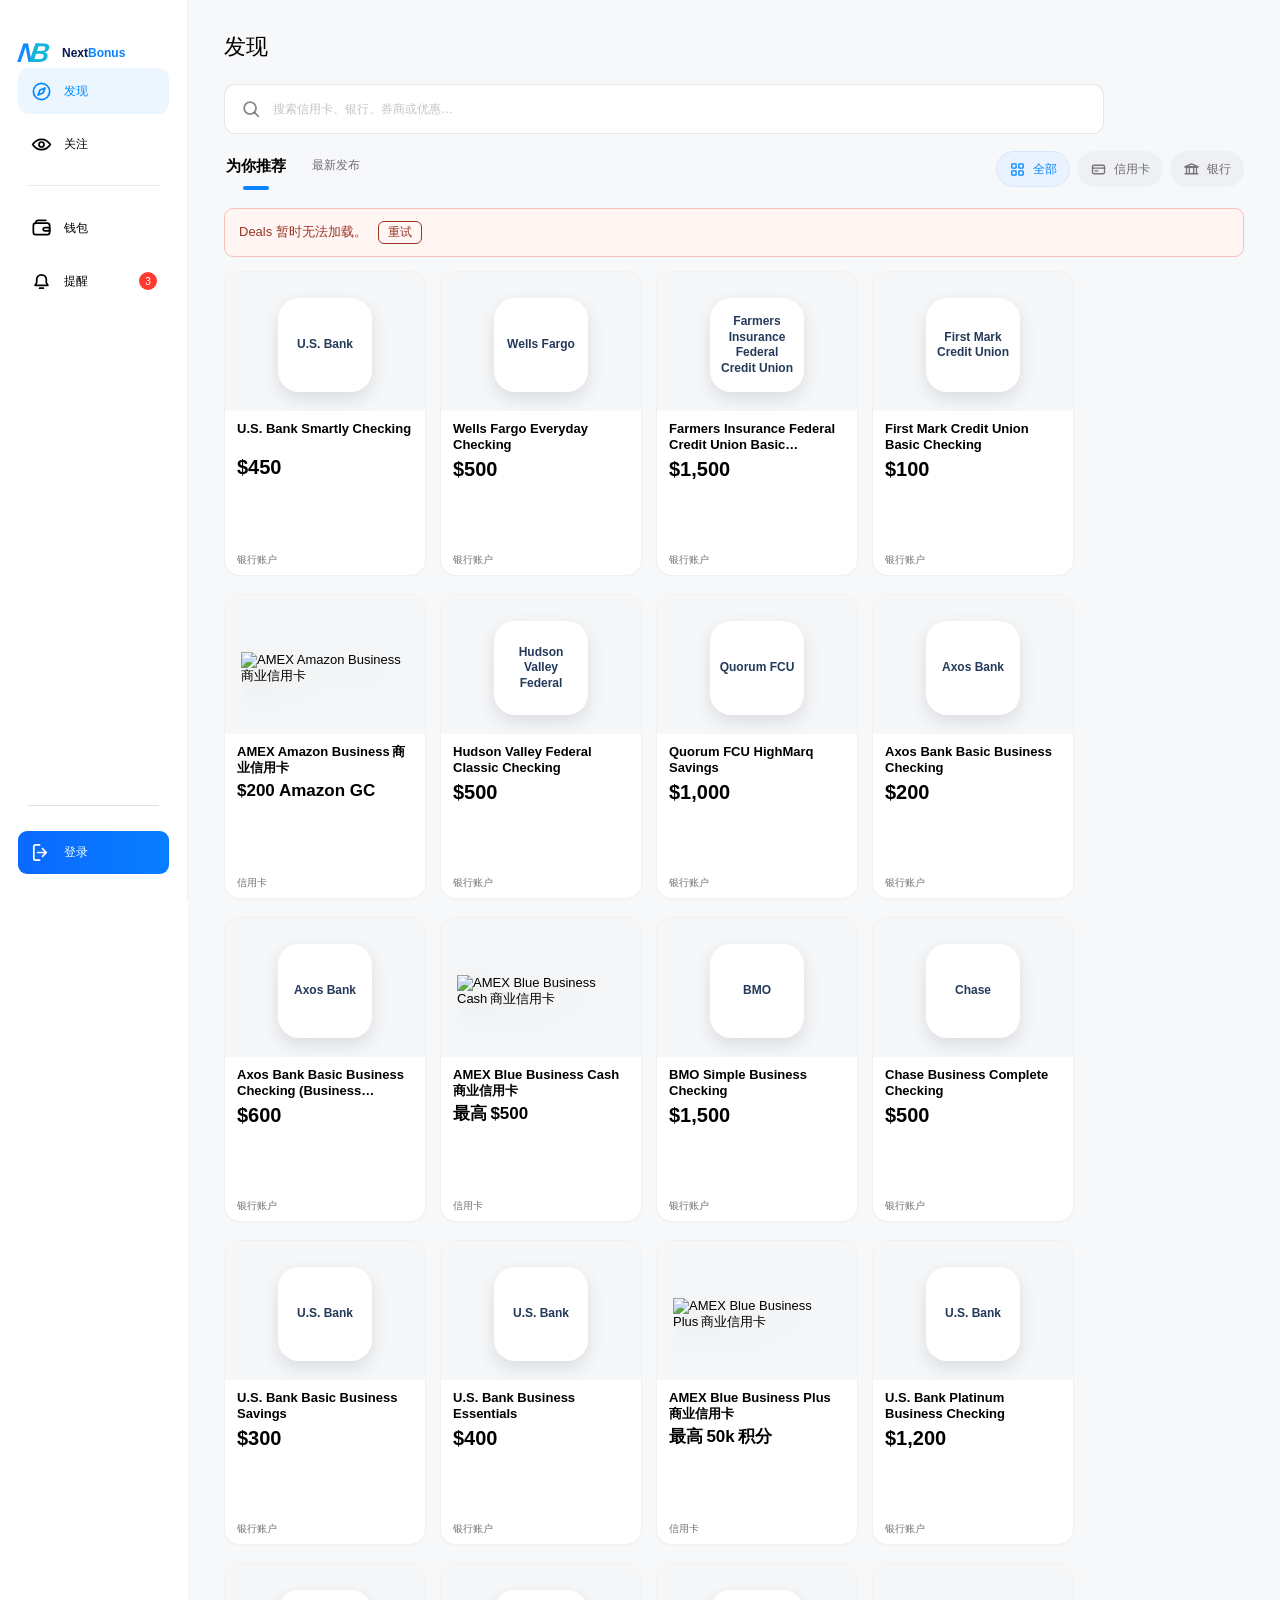
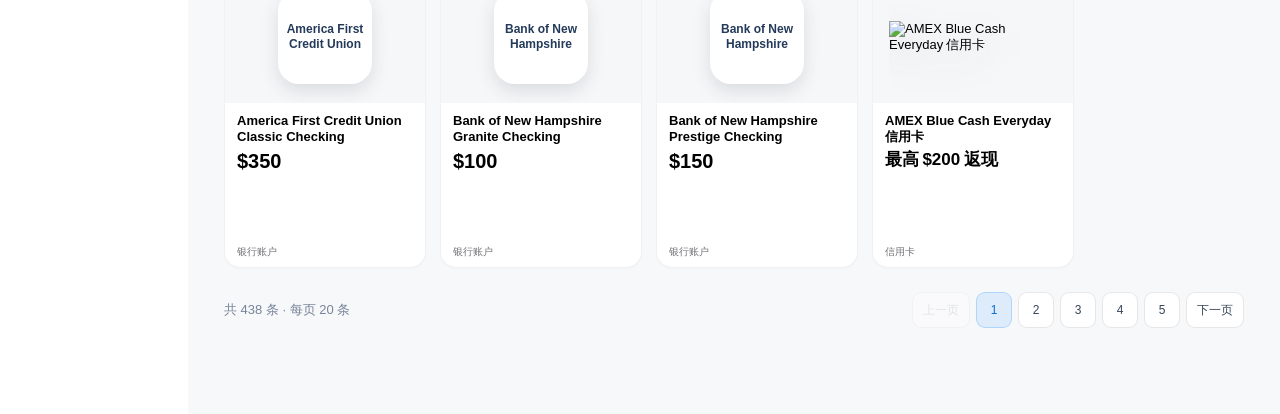
==== index.html @ 66539073 "Publish NextBonus preview" ====
<!doctype html>
<html lang="zh-CN">
<head>
  <meta charset="utf-8" />
  <meta name="viewport" content="width=device-width, initial-scale=1" />
  <meta name="description" content="NextBonus local interactive website" />
  <meta name="robots" content="noindex, nofollow" />
  <title>NextBonus</title>
  <link rel="stylesheet" href="styles.css?v=20260921-1" />
  <link rel="stylesheet" href="pages/offer-detail/usbank.css?v=20260921-1" />
  <link rel="stylesheet" href="offer-card.css?v=20261113-bank-fallback-1" />
  <link rel="stylesheet" href="pages/discover/page.css?v=20261113-xhs-toolbar-blue-1" />
  <link rel="stylesheet" href="pages/product-detail/page.css?v=20260922-6" />
  <link rel="stylesheet" href="pages/assessment/page.css?v=20260921-1" />
  <link rel="stylesheet" href="pages/application-result/page.css?v=20260921-1" />
  <link rel="stylesheet" href="pages/watchlist/page.css?v=20260921-2" />
  <link rel="stylesheet" href="pages/add-product/page.css?v=20260921-1" />
  <link rel="stylesheet" href="mobile-v1-fixes.css?v=20260915-1" />
  <link rel="stylesheet" href="pages/attention/page.css?v=20260922-2" />
  <link rel="stylesheet" href="pages/wallet/page.css?v=20260922-2" />
  <link rel="stylesheet" href="mobile-discover-attention-polish.css?v=20260922-4" />
  <link rel="stylesheet" href="ui/typography.css?v=20260923-1" />
  <link rel="stylesheet" href="ui/typography-balance.css?v=20260923-1" />
  <link rel="stylesheet" href="mobile-primary-page-focus.css?v=20260919-3" />
  <link rel="stylesheet" href="pages/offer-detail/page.css?v=20260923-3" />
  <link rel="stylesheet" href="pages/offer-detail/specialized.css?v=20260923-3" />
  <link rel="stylesheet" href="pages/offer-detail/remaining.css?v=20260921-1" />
  <link rel="stylesheet" href="pages/offer-detail/dynamic-bank.css?v=20261111-1" />
  <link rel="stylesheet" href="pages/offer-detail/wp-card.css?v=20261113-svg-interior-1" />
  <link rel="stylesheet" href="pages/offer-detail/moomoo.css?v=20260921-1" />
  <link rel="stylesheet" href="pages/offer-detail/deals.css?v=20261111-2" />
  <link rel="stylesheet" href="pages/product-detail/credit-card.css?v=20260921-1" />
  <link rel="stylesheet" href="ui/onboarding.css?v=20260921-1" />
  <link rel="stylesheet" href="ui/icon-button.css?v=20260922-1" />
</head>
<body>
  <div id="app"></div>
  <div id="toast-root" aria-live="polite" aria-atomic="true"></div>
  <script src="product-logo-registry.js"></script>
  <script src="features/bank-catalog/logo-registry.js?v=20261113-1"></script>
  <script src="offer-products.js"></script>
  <script src="offer-visuals.js?v=20260914-2"></script>
  <script src="offer-tags.js"></script>
  <script src="offer-data.js?v=20260919-1"></script>
  <script src="core/seed-data.js?v=20260922-2"></script>
  <script src="features/watchlist/state.js?v=20260918-1"></script>
  <script src="features/watchlist/policy.js?v=20260918-1"></script>
  <script src="features/watchlist/routing.js?v=20260918-1"></script>
  <script src="features/watchlist/deal-lifecycle.js?v=20260918-1"></script>
  <script src="credit-card-art.js?v=20260914-2"></script>
  <script src="offer-visual-source.js"></script>
  <script src="ui/icons.js?v=20260922-1"></script>
  <script src="ui/product-art.js?v=20260918-1"></script>
  <script src="ui/attention.js?v=20260918-1"></script>
  <script src="features/attention/history.js?v=20260918-1"></script>
  <script src="features/benefits/benefit-cycle.js?v=20260917-1"></script>
  <script src="features/benefits/attention.js?v=20260918-1"></script>
  <script src="features/benefits/cycle-state.js?v=20260919-1"></script>
  <script src="features/assessment/client.js?v=20260919-1"></script>
  <script src="reviewed-offer-history.js?v=20260915-1"></script>
  <script src="features/bonus-tracking/bonus-task-rules.js?v=20260917-1"></script>
  <script src="features/bonus-tracking/offer-choice.js?v=20260921-1"></script>
  <script src="features/bonus-tracking/bank-checklist.js?v=20261101-1"></script>
  <script src="features/bonus-tracking/bank-postopen-tasks.js?v=20261101-1"></script>
  <script src="features/bonus-tracking/bank-bonus-ledger.js?v=20261101-1"></script>
  <script src="features/bank-catalog/client.js?v=20261101-1"></script>
  <script src="features/bank-catalog/offers-client.js?v=20261112-zhcn-1"></script>
  <script src="features/discover/catalog-cache.js?v=20261112-1"></script>
  <script src="features/discover/static-catalog.js?v=20261113-1"></script>
  <script src="features/deals/config.js"></script>
  <script src="features/bank-catalog/display-client.js?v=20261113-static-1"></script>
  <script src="features/bank-catalog/discover-adapter.js?v=20261112-local-1"></script>
  <script src="features/credit-cards/client.js?v=20261113-reward-1"></script>
  <script src="product-catalog.js?v=20261112-1"></script>
  <script src="features/assessment/contract.js?v=20260918-1"></script>
  <script src="features/product-lifecycle/product-lifecycle-core.js?v=20260919-1"></script>
  <script src="core/state.js?v=20261112-personal-1"></script>
  <script src="core/storage.js?v=20260921-2"></script>
  <script src="core/router.js?v=20260920-4"></script>
  <script src="core/page-registry.js?v=20260917-1"></script>
  <script src="core/events.js?v=20260918-4"></script>
  <script src="ui/offer-card.js?v=20261113-branded-go-1"></script>
  <script src="features/discover/interests.js?v=20261112-personal-1"></script>
  <script src="pages/discover/model.js?v=20261112-personal-1"></script>
  <script src="pages/watchlist/model.js?v=20260922-1"></script>
  <script src="pages/wallet/model.js?v=20260922-2"></script>
  <script src="pages/attention/model.js?v=20260922-1"></script>
  <script src="pages/attention/history-view.js?v=20260918-1"></script>
  <script src="pages/offer-detail/credit-card-story-data.js?v=20260920-5"></script>
  <script src="pages/offer-detail/timing.js?v=20260920-1"></script>
  <script src="pages/offer-detail/model.js?v=20260920-2"></script>
  <script src="pages/product-detail/credit-card-data.js?v=20260918-1"></script>
  <script src="features/annual-value/calculator.js?v=20260920-2"></script>
  <script src="pages/product-detail/non-credit-data.js?v=20260918-1"></script>
  <script src="pages/product-detail/non-credit-model.js?v=20260918-1"></script>
  <script src="pages/product-detail/credit-card-model.js?v=20260921-1"></script>
  <script src="pages/product-detail/credit-card-view.js?v=20260922-2"></script>
  <script src="pages/product-detail/model.js?v=20260918-1"></script>
  <script src="pages/add-product/model.js?v=20260922-1"></script>
  <script src="pages/assessment/offer-history-chart.js?v=20260918-1"></script>
  <script src="pages/assessment/page.js?v=20260920-3"></script>
  <script src="pages/application-result/page.js?v=20260921-2"></script>
  <script src="pages/discover/page.js?v=20261113-xhs-toolbar-1"></script>
  <script src="pages/watchlist/page.js?v=20260922-1"></script>
  <script src="pages/wallet/page.js?v=20260922-2"></script>
  <script src="pages/attention/page.js?v=20260922-1"></script>
  <script src="pages/discover/actions.js?v=20261112-personal-1"></script>
  <script src="pages/watchlist/actions.js?v=20260918-1"></script>
  <script src="pages/wallet/actions.js?v=20260921-1"></script>
  <script src="pages/attention/actions.js?v=20260922-1"></script>
  <script src="pages/login/page.js?v=20260917-1"></script>
  <script src="pages/offer-detail/specialized.js?v=20260923-2"></script>
  <script src="pages/offer-detail/credit-card-story.js?v=20260920-4"></script>
  <script src="pages/offer-detail/credit-card.js?v=20260923-1"></script>
  <script src="pages/offer-detail/page.js?v=20261111-1"></script>
  <script src="pages/offer-detail/actions.js?v=20260922-1"></script>
  <script src="pages/product-detail/page.js?v=20260922-3"></script>
  <script src="pages/product-detail/actions.js?v=20260922-2"></script>
  <script src="pages/add-product/page.js?v=20260921-4"></script>
  <script src="pages/add-product/actions.js?v=20260922-1"></script>
  <script src="ui/user-facing-copy.js?v=20260918-2"></script>
  <script src="ui/terminology.js?v=20260918-2"></script>
  <script src="ui/typography.js?v=20260922-5"></script>
  <script src="ui/semantic-typography.js?v=20261113-reward-1"></script>
  <script src="ui/finalize.js?v=20260918-1"></script>
  <script src="features/deals/client.js?v=20261113-branded-go-1"></script>
  <script src="pages/offer-detail/dynamic-deal.js?v=20261111-2"></script>
  <script src="pages/offer-detail/dynamic-bank.js?v=20261113-step-order-1"></script>
  <script src="pages/offer-detail/wp-card.js?v=20261113-svg-interior-1"></script>
  <script src="app.js?v=20261113-cache-first-1"></script>
  <script src="features/application/handoff.js?v=20260918-3"></script>
  <script src="features/application/watchlist-lifecycle.js?v=20260918-1"></script>
  <script src="features/application/entry.js?v=20260920-1"></script>
  <script src="features/application/review-flow.js?v=20260918-1"></script>
  <script src="features/bonus-tracking/runtime.js?v=20260919-1"></script>
  <script src="pages/product-detail/overlay.js?v=20260921-1"></script>
  <script src="pages/offer-detail/overlay.js?v=20260921-2"></script>
  <script src="features/onboarding/state.js?v=20260918-1"></script>
  <script src="ui/onboarding.js?v=20260918-1"></script>
</body>
</html>
---- styles.css ----
:root{
  --bg:#f6f7f9;
  --surface:#ffffff;
  --surface-soft:#fbfbfc;
  --text:#17191d;
  --muted:#6f7480;
  --line:#e8eaf0;
  --blue:#1677ff;
  --blue-strong:#0f62d8;
  --blue-soft:#eef6ff;
  --green:#18864b;
  --green-soft:#edf9f1;
  --orange:#bd6b16;
  --orange-soft:#fff5e9;
  --red:#ba3b3b;
  --red-soft:#fff0f0;
  --purple:#7753b8;
  --purple-soft:#f4effd;
  --shadow:0 8px 28px rgba(25,35,55,.06);
  --shadow-lg:0 28px 80px rgba(20,30,50,.18);
  --radius:22px;
  --radius-sm:14px;
  --sidebar:230px;
  color-scheme:light;
}
*{box-sizing:border-box}
html{background:var(--bg)}
body{margin:0;background:var(--bg);}
button,input,select,textarea{}
button{cursor:pointer}
a{color:inherit;text-decoration:none}
.shell{min-height:100vh;display:grid;grid-template-columns:var(--sidebar) minmax(0,1fr)}
.sidebar{position:sticky;top:0;height:100vh;padding:30px 20px 22px;border-right:1px solid rgba(221,224,231,.9);background:rgba(249,250,252,.86);backdrop-filter:blur(18px);display:flex;flex-direction:column;z-index:20}
.brand{display:flex;align-items:center;gap:10px;padding:0 12px 26px;font-weight:780;font-size:21px;letter-spacing:-.6px;user-select:none}
.brand-mark{width:31px;height:31px;border-radius:10px;background:linear-gradient(145deg,#0d66e9,#58a4ff);box-shadow:inset 0 0 0 1px rgba(255,255,255,.25);position:relative}
.brand-mark:before,.brand-mark:after{content:"";position:absolute;background:#fff;border-radius:2px;opacity:.94}
.brand-mark:before{width:12px;height:4px;left:9px;top:8px}.brand-mark:after{width:4px;height:12px;left:13px;top:12px}
.nav{display:flex;flex-direction:column;gap:7px}
.nav-item{width:100%;border:0;background:transparent;border-radius:13px;padding:11px 12px;display:flex;align-items:center;gap:12px;color:#555b66;text-align:left;transition:background .16s ease,color .16s ease}
.nav-item:hover{background:#f0f2f6}.nav-item.active{background:#eaf3ff}.nav-icon{width:21px;height:21px;display:grid;place-items:center;font-size:17px}.nav-label{flex:1}.nav-badge{min-width:21px;height:21px;padding:0 6px;border-radius:999px;background:var(--blue);display:grid;place-items:center}
.sidebar-foot{margin-top:auto}.account-menu{position:relative}.account-pop{position:absolute;left:0;bottom:48px;width:190px;background:white;border:1px solid var(--line);border-radius:14px;box-shadow:var(--shadow);padding:7px;z-index:50}.account-pop button{width:100%;border:0;background:transparent;text-align:left;padding:10px 11px;border-radius:10px}.account-pop button:hover{background:#f4f5f7}
.main{min-width:0;padding:46px clamp(26px,4vw,72px) 90px}.content{max-width:1180px;margin:0 auto}.content.narrow{max-width:980px}.content.detail-width{max-width:1240px}
.page-head{display:flex;align-items:flex-end;justify-content:space-between;gap:24px;margin-bottom:28px}.eyebrow{text-transform:uppercase;margin-bottom:7px}.page-title{margin:0}.page-subtitle{margin:8px 0 0;max-width:720px}.count-soft{margin-left:8px}
.btn{border:1px solid transparent;background:#f1f3f6;border-radius:12px;padding:10px 15px;transition:transform .12s ease,background .15s ease,border .15s ease}.btn:hover{background:#e9ecf1}.btn:active{transform:scale(.985)}.btn.primary{background:var(--blue)}.btn.primary:hover{background:var(--blue-strong)}.btn.secondary{background:white;border-color:#dfe3ea}.btn.ghost{background:transparent;padding-left:4px;padding-right:4px}.btn.danger{background:var(--red-soft)}.btn.small{padding:7px 10px;border-radius:10px}.btn:disabled{opacity:.5;cursor:not-allowed;transform:none}
.search-wrap{position:relative}.search-icon{position:absolute;left:16px;top:50%;transform:translateY(-50%);pointer-events:none}.search{width:100%;height:52px;border:1px solid #e1e4e9;background:white;border-radius:16px;padding:0 45px 0 46px;outline:none;box-shadow:0 2px 10px rgba(30,40,55,.03);transition:border .16s ease,box-shadow .16s ease}.search:focus{border-color:#a9cfff;box-shadow:0 0 0 4px rgba(22,119,255,.08)}.search-clear{position:absolute;right:12px;top:50%;transform:translateY(-50%);border:0;background:#eceff3;width:27px;height:27px;border-radius:50%}
.filters{display:flex;gap:9px;flex-wrap:wrap;margin:18px 0 28px}.pill{border:1px solid #e2e5ea;background:white;border-radius:999px;padding:8px 13px}.pill:hover{border-color:#cdd2d9}.pill.active{background:#edf5ff;border-color:#bedbff}
.offer-grid{display:grid;grid-template-columns:repeat(3,minmax(0,1fr));gap:18px}.offer-card{background:white;border:1px solid #e9ebef;border-radius:20px;overflow:hidden;box-shadow:0 6px 22px rgba(26,35,50,.045);transition:transform .18s ease,box-shadow .18s ease,border-color .18s ease;cursor:pointer;position:relative;min-width:0}.offer-card:hover{transform:translateY(-2px);box-shadow:0 14px 32px rgba(25,35,55,.085);border-color:#d9dde4}.offer-top{height:185px;background:linear-gradient(145deg,#f5f7fb,#eceff5);position:relative;display:flex;align-items:center;justify-content:center;padding:28px}.provider{position:absolute;left:15px;top:14px;color:#606772;background:rgba(255,255,255,.78);padding:5px 8px;border-radius:8px;backdrop-filter:blur(7px)}.bookmark{position:absolute;right:13px;top:12px;width:36px;height:36px;border-radius:11px;border:1px solid rgba(215,219,226,.9);background:rgba(255,255,255,.86);display:grid;place-items:center;z-index:3;font-size:17px}.bookmark:hover{background:white}.bookmark.saved{background:#e9f3ff;border-color:#bcd9ff;color:var(--blue)}.status-tag{position:absolute;right:16px;bottom:13px;border-radius:999px;padding:5px 9px;background:#fff3e5;color:#a65c13}.mock-card-art{width:154px;height:96px;border-radius:12px;box-shadow:0 14px 28px rgba(25,35,55,.15);transform:rotate(-2deg);background:linear-gradient(135deg,#ece4d2,#b8a77a);position:relative;overflow:hidden}.mock-card-art.dark{background:linear-gradient(135deg,#252a34,#090b10)}.mock-card-art.blue{background:linear-gradient(135deg,#1e70db,#78bbff)}.mock-card-art.green{background:linear-gradient(135deg,#1b8b6a,#8ad5bb)}.mock-card-art.purple{background:linear-gradient(135deg,#564583,#a48ed2)}.mock-card-art.bank{border-radius:18px;background:linear-gradient(145deg,#fefefe,#dce4ef);height:90px}.mock-card-art:before{content:"";position:absolute;width:27px;height:20px;border-radius:5px;background:rgba(255,255,255,.56);left:16px;top:17px}.mock-card-art:after{content:"NEXT";position:absolute;bottom:13px;left:16px;font-weight:800;font-size:11px;color:rgba(255,255,255,.84);letter-spacing:.08em}.mock-card-art.bank:after{color:#55606c}.offer-body{padding:18px 18px 17px}.offer-name{white-space:nowrap;overflow:hidden;text-overflow:ellipsis}.primary-value{margin-top:10px}.requirement{color:#6e747e;margin-top:6px;white-space:nowrap;overflow:hidden;text-overflow:ellipsis;min-height:20px}.tag-row{display:flex;gap:8px;margin-top:15px;min-height:26px}.soft-tag{border-radius:8px;padding:4px 8px;background:#f4f5f7;color:#606670}
.empty{background:white;border:1px solid var(--line);border-radius:var(--radius);padding:58px 24px;text-align:center}.empty h3{margin:0 0 8px}.empty p{color:var(--muted);max-width:520px;margin:0 auto 20px}
.section{margin-top:34px}.section-title-row{display:flex;align-items:center;justify-content:space-between;gap:20px;margin-bottom:13px}.section-title{margin:0}.link-btn{border:0;background:transparent;padding:6px 0}
.collapse-head{width:100%;background:transparent;border:0;border-top:1px solid #e1e4e8;padding:20px 2px;display:flex;align-items:center;justify-content:space-between;text-align:left}.chev{display:inline-block;transition:transform .18s ease;color:#8a9099}.chev.up{transform:rotate(-90deg)}
.detail-back{border:0;background:transparent;padding:4px 0;display:flex;gap:7px;align-items:center;margin-bottom:19px}.detail-back:hover{}
.offer-detail{display:grid;grid-template-columns:minmax(0,1.05fr) minmax(390px,.82fr);gap:28px;align-items:start}.poster-panel,.decision-panel{background:white;border:1px solid var(--line);border-radius:26px;box-shadow:var(--shadow)}.poster-panel{padding:20px}.poster-stage{min-height:495px;border-radius:20px;background:linear-gradient(145deg,#f1f5fb,#e7edf6);display:flex;flex-direction:column;justify-content:flex-end;padding:38px;position:relative;overflow:hidden}.poster-stage:before{content:"";position:absolute;width:330px;height:330px;border-radius:50%;background:rgba(255,255,255,.55);right:-100px;top:-130px}.poster-card{position:absolute;top:86px;right:72px;width:220px;height:138px;border-radius:17px;background:linear-gradient(145deg,#d9cdb1,#7f7257);transform:rotate(7deg);box-shadow:0 24px 48px rgba(30,40,55,.2)}.poster-card.dark{background:linear-gradient(145deg,#242b38,#05070a)}.poster-kicker{position:relative;font-size:12px;font-weight:760;color:#68727f;letter-spacing:.08em}.poster-title{position:relative;font-size:37px;line-height:1.08;letter-spacing:-1.2px;font-weight:810;max-width:480px;margin:9px 0}.poster-copy{position:relative;color:#5f6772;max-width:480px}.poster-tabs{display:flex;gap:8px;flex-wrap:wrap;margin-top:14px}.poster-tab{border:1px solid #e1e4e9;background:white;border-radius:999px;padding:7px 10px;font-size:12px;font-weight:650}.poster-tab.active{color:var(--blue);border-color:#bdd9ff;background:#eef6ff}.decision-panel{padding:25px;position:sticky;top:24px}.decision-top{display:flex;align-items:flex-start;justify-content:space-between;gap:15px}.decision-product{}.decision-sub{margin-top:3px}.result-block{background:linear-gradient(145deg,#edf6ff,#f6faff);border:1px solid #d6e9ff;border-radius:19px;padding:19px;margin-top:21px}.result-meta{}.recommendation{margin:5px 0 15px}.metric-grid{display:grid;grid-template-columns:1fr 1fr;gap:9px}.metric{background:rgba(255,255,255,.72);border:1px solid rgba(211,226,244,.88);border-radius:13px;padding:12px}.metric-label{}.metric-value{margin-top:3px}.decision-note{margin:14px 2px}.actions{display:grid;gap:9px;margin-top:17px}.actions.two{grid-template-columns:1fr 1fr}
.modal-backdrop{position:fixed;inset:0;background:rgba(22,27,35,.34);backdrop-filter:blur(6px);z-index:100;display:grid;place-items:center;padding:22px}.modal{background:white;border:1px solid rgba(255,255,255,.8);border-radius:24px;box-shadow:var(--shadow-lg);width:min(640px,100%);max-height:88vh;overflow:auto}.modal.large{width:min(830px,100%)}.modal-head{position:sticky;top:0;background:rgba(255,255,255,.94);backdrop-filter:blur(12px);display:flex;align-items:center;justify-content:space-between;padding:18px 22px;border-bottom:1px solid #eef0f3;z-index:2}.modal-title{}.close-btn{border:0;background:#eff1f4;width:34px;height:34px;border-radius:50%;font-size:18px}.modal-body{padding:22px}.modal-foot{position:sticky;bottom:0;background:rgba(255,255,255,.96);border-top:1px solid #eef0f3;padding:15px 22px;display:flex;justify-content:space-between;gap:10px;z-index:2}.confirm-copy{margin:0 0 8px}.muted{}
.login-wrap{min-height:calc(100vh - 130px);display:grid;place-items:center}.login-card{width:min(440px,100%);background:white;border:1px solid var(--line);border-radius:26px;padding:33px;box-shadow:var(--shadow);text-align:center}.login-card .brand-mark{margin:0 auto 17px}.login-card h1{margin:0}.login-card p{margin:9px 0 23px}.login-actions{display:grid;gap:10px}.legal{margin-top:18px}
.attention-box{background:white;border:1px solid var(--line);border-radius:20px;overflow:hidden}.attention-row{width:100%;border:0;background:white;display:grid;grid-template-columns:1.18fr 1.35fr .8fr 28px;align-items:center;gap:16px;padding:15px 18px;text-align:left;border-bottom:1px solid #edf0f3}.attention-row.history-row{grid-template-columns:1.12fr 1.18fr .72fr .56fr 28px}.attention-row:hover{background:#fafbfc}.attention-row:last-child{border-bottom:0}.att-product{}.att-action{color:#343941}.att-time{color:#717782;text-align:right}.attention-expanded{padding:20px;border-bottom:1px solid #edf0f3;background:#fcfcfd}.attention-expanded-inner{display:grid;grid-template-columns:3fr 2fr;gap:28px}.attention-summary{margin:0}.key-card{margin-top:14px;background:#f4f6f9;border-radius:14px;padding:13px 14px}.key-card strong{display:block}.instruction-title{margin-bottom:7px}.checklist{display:grid;gap:8px;margin:10px 0}.check{display:flex;gap:9px;align-items:flex-start;padding:8px 9px;border-radius:10px;background:#f6f7f9;cursor:pointer}.check input{margin-top:4px}.attention-actions{display:flex;gap:8px;flex-wrap:wrap;margin-top:14px}.attention-compact-empty{padding:24px}
.product-tools{display:flex;gap:12px;align-items:center}.product-tools .search-wrap{flex:1}.product-section{margin-top:28px}.product-row-grid{display:grid;grid-template-columns:repeat(2,minmax(0,1fr));gap:11px}.product-tile{background:white;border:1px solid var(--line);border-radius:17px;padding:14px;display:grid;grid-template-columns:74px minmax(0,1fr) 24px;align-items:center;gap:13px;cursor:pointer;transition:background .15s ease,border .15s ease}.product-tile:hover{background:#fcfdff;border-color:#d6dde6}.mini-art{width:68px;height:43px;border-radius:7px;background:linear-gradient(145deg,#232833,#0b0d11);box-shadow:0 5px 12px rgba(30,40,55,.14)}.mini-art.blue{background:linear-gradient(145deg,#206ed3,#79b7fa)}.mini-art.bank{height:48px;border-radius:12px;background:linear-gradient(145deg,#f7f9fc,#dbe4ef);box-shadow:inset 0 0 0 1px #d9dfe7}.mini-art.gold{background:linear-gradient(145deg,#d6c390,#837142)}.product-name{white-space:nowrap;overflow:hidden;text-overflow:ellipsis}.product-meta{margin-top:3px}.show-more{display:block;margin:11px auto 0;border:0;background:transparent}.past-list{background:white;border:1px solid var(--line);border-radius:16px;overflow:hidden}.past-row{width:100%;border:0;background:white;padding:14px 16px;display:flex;justify-content:space-between;gap:12px;text-align:left;border-bottom:1px solid #edf0f3}.past-row:last-child{border-bottom:0}.past-row:hover{background:#fbfcfd}
.product-overview{background:white;border:1px solid var(--line);border-radius:24px;box-shadow:var(--shadow);padding:24px;display:grid;grid-template-columns:330px 1fr;gap:35px}.owned-art{width:260px;height:164px;border-radius:16px;background:linear-gradient(145deg,#242a36,#06080c);box-shadow:0 20px 42px rgba(28,36,50,.19);margin:8px auto 18px}.overview-external{display:flex;justify-content:center;gap:8px}.overview-head{display:flex;align-items:flex-start;justify-content:space-between;gap:18px}.overview-name{}.facts{display:grid;grid-template-columns:repeat(2,minmax(0,1fr));gap:16px 28px;margin-top:24px}.fact-label{text-transform:none}.fact-value{margin-top:3px}.benefit-grid{display:grid;grid-template-columns:repeat(2,minmax(0,1fr));gap:12px}.benefit-card{border:1px solid var(--line);background:white;border-radius:17px;padding:15px;text-align:left}.benefit-card.clickable{cursor:pointer}.benefit-card.clickable:hover{border-color:#d3d9e1}.benefit-head{display:flex;justify-content:space-between;gap:16px}.benefit-title{}.benefit-short{margin-top:3px}.benefit-detail{margin-top:13px;padding-top:13px;border-top:1px solid #edf0f3}.benefit-detail dl{display:grid;grid-template-columns:100px 1fr;gap:7px 10px;margin:0}.benefit-detail dt{}.benefit-detail dd{margin:0}.timeline{border-left:2px solid #e2e7ed;margin-left:8px;padding-left:20px;display:grid;gap:18px}.timeline-item{position:relative}.timeline-item:before{content:"";position:absolute;width:10px;height:10px;border-radius:50%;background:#9dbfe9;left:-26px;top:6px;box-shadow:0 0 0 4px white}.timeline-date{}.timeline-copy{margin-top:2px}.timeline-item.clickable{cursor:pointer}.timeline-item.clickable .timeline-copy{}
.tabs{display:flex;gap:22px;border-bottom:1px solid #e2e5e9;margin-bottom:18px}.tab{border:0;background:transparent;padding:10px 2px 12px;position:relative}.tab.active{}.tab.active:after{content:"";position:absolute;height:2px;left:0;right:0;bottom:-1px;background:var(--blue);border-radius:3px}.filter-row{display:flex;align-items:center;gap:10px;flex-wrap:wrap;margin-bottom:16px}.select{height:40px;border:1px solid #dfe3e8;background:white;border-radius:11px;padding:0 34px 0 12px;outline:none}.history-status{border-radius:999px;padding:5px 9px;background:#f0f2f5}.history-status.used{background:var(--green-soft)}.history-status.skipped{background:var(--orange-soft)}.history-status.expired{background:#f1f2f4}.history-status.stopped{background:var(--red-soft)}
.form-group{margin-bottom:18px}.label{display:block;margin-bottom:7px}.hint{margin-top:5px}.input,.textarea{width:100%;border:1px solid #dfe3e8;background:white;border-radius:12px;padding:11px 12px;outline:none}.input:focus,.textarea:focus{border-color:#abcfff;box-shadow:0 0 0 3px rgba(22,119,255,.07)}.textarea{min-height:88px;resize:vertical}.option-list{display:grid;gap:10px}.option-row{width:100%;background:white;border:1px solid #e0e4e9;border-radius:15px;padding:14px 15px;display:flex;align-items:center;gap:12px;text-align:left}.option-row:hover{border-color:#cbd3dd}.option-row.selected{border-color:#84baff;background:#f3f8ff}.radio-dot{width:20px;height:20px;border:2px solid #c5cad2;border-radius:50%;display:grid;place-items:center;flex:0 0 auto}.option-row.selected .radio-dot{border-color:var(--blue)}.option-row.selected .radio-dot:after{content:"";width:10px;height:10px;border-radius:50%;background:var(--blue)}.option-main{flex:1}.option-title{}.option-sub{margin-top:2px}.option-tag{border-radius:999px;background:#edf5ff;padding:4px 7px}.category-grid{display:grid;grid-template-columns:1fr 1fr;gap:11px}.category-tile{border:1px solid var(--line);background:white;border-radius:17px;padding:20px;text-align:left}.category-tile:hover{border-color:#cdd5df}.category-icon{font-size:24px;margin-bottom:13px}.category-title{}.category-sub{margin-top:4px}.task-card{border:1px solid var(--line);border-radius:14px;padding:14px;margin-bottom:10px}.task-head{display:flex;align-items:center;justify-content:space-between;margin-bottom:10px}.icon-btn{border:0;background:#f0f2f5;border-radius:9px;width:31px;height:31px}.success{text-align:center;padding:34px 12px}.success-icon{width:60px;height:60px;border-radius:50%;background:var(--green-soft);display:grid;place-items:center;margin:0 auto 16px;font-size:27px;font-weight:800}.success h2{margin:0}.success p{margin:8px 0 23px}
.report{background:white;border:1px solid var(--line);border-radius:20px;padding:21px}.report h3{margin:24px 0 7px}.report h3:first-child{margin-top:0}.report p{margin:0}
.toast{position:fixed;right:24px;bottom:24px;background:#1e232a;border-radius:13px;padding:12px 14px;box-shadow:0 14px 30px rgba(20,25,32,.2);z-index:200;display:flex;align-items:center;gap:13px;animation:toastIn .18s ease}.toast button{border:0;background:transparent;padding:0}@keyframes toastIn{from{transform:translateY(10px);opacity:0}to{transform:translateY(0);opacity:1}}
.prototype-note{background:#f0f2f5;border-radius:8px;padding:6px 8px;display:inline-block}
@media(max-width:1050px){.offer-grid{grid-template-columns:repeat(2,minmax(0,1fr))}.offer-detail{grid-template-columns:1fr}.decision-panel{position:static}.product-overview{grid-template-columns:260px 1fr}.product-row-grid{grid-template-columns:1fr}}
@media(max-width:780px){:root{--sidebar:0px}.shell{display:block}.sidebar{position:fixed;top:auto;bottom:0;left:0;right:0;height:69px;border-right:0;border-top:1px solid #e2e5e9;padding:7px 9px;background:rgba(251,252,253,.94);display:block;z-index:70}.brand{display:none}.nav{display:grid;grid-template-columns:repeat(5,1fr);gap:4px;height:100%}.nav-item{padding:4px 2px;border-radius:10px;display:flex;flex-direction:column;justify-content:center;gap:1px;text-align:center}.nav-icon{height:22px}.nav-label{flex:0}.nav-badge{position:absolute;margin-left:20px;margin-top:-28px;min-width:17px;height:17px}.sidebar-foot{display:none}.main{padding:26px 16px 102px}.page-title{}.page-head{align-items:flex-start}.offer-grid{grid-template-columns:1fr}.offer-top{height:180px}.poster-stage{min-height:440px;padding:27px}.poster-card{right:35px;top:66px;width:180px;height:113px}.poster-title{font-size:31px}.decision-panel{padding:20px}.metric-grid{grid-template-columns:1fr 1fr}.attention-row{grid-template-columns:1fr 1.2fr auto 22px;gap:8px;padding:13px 12px}.att-time{}.attention-expanded{padding:16px}.attention-expanded-inner{grid-template-columns:1fr;gap:17px}.product-tools{flex-direction:column;align-items:stretch}.product-overview{grid-template-columns:1fr;padding:18px;gap:18px}.owned-art{width:220px;height:139px}.facts{grid-template-columns:1fr 1fr}.benefit-grid{grid-template-columns:1fr}.category-grid{grid-template-columns:1fr}.modal-backdrop{padding:0;align-items:end}.modal,.modal.large{width:100%;max-height:92vh;border-radius:23px 23px 0 0}.actions.two{grid-template-columns:1fr}.toast{left:14px;right:14px;bottom:84px}.account-pop{display:none}}
@media(max-width:480px){.main{padding-left:13px;padding-right:13px}.offer-body{padding:16px}.page-head{margin-bottom:21px}.page-title{}.metric-grid{grid-template-columns:1fr}.facts{grid-template-columns:1fr}.attention-row{grid-template-columns:1fr auto}.att-product{grid-column:1}.att-action{grid-column:1}.att-time{grid-column:2;grid-row:1/3;align-self:center}.attention-row .chev{grid-column:3;grid-row:1/3}.attention-row{grid-template-columns:1fr auto 18px}.poster-tabs{overflow:auto;flex-wrap:nowrap;padding-bottom:3px}.poster-tab{white-space:nowrap}}

/* === Mock-matched visual pass 2026-09-12 === */
:root{
  --bg:#ffffff;
  --text:#0b173a;
  --muted:#60709a;
  --line:#e8edf5;
  --blue:#0877ff;
  --blue-soft:#eaf3ff;
  --sidebar:240px;
}
html,body{background:#fff;color:var(--text)}
body{}
.shell{grid-template-columns:var(--sidebar) minmax(0,1fr);background:#fff}
.sidebar{
  background:#fff;
  border-right:1px solid #edf1f6;
  backdrop-filter:none;
  padding:48px 28px 30px;
}
.brand{padding:0 8px 42px;gap:8px;font-size:25px;font-weight:760;letter-spacing:-1.1px;color:#06164b}
.brand-mark{width:45px;height:34px;background:none;box-shadow:none;border-radius:0;display:flex;align-items:center;position:relative;letter-spacing:-10px;font-weight:900;font-style:italic;line-height:1}
.brand-mark:before,.brand-mark:after{display:none}
.brand-mark .nb-n,.brand-mark .nb-b{display:inline-block;font-size:32px;letter-spacing:-7px}
.brand-mark .nb-n{color:#1688ff;transform:skew(-8deg)}
.brand-mark .nb-b{color:#13b6db;transform:translateX(-2px) skew(-8deg)}
.brand-word{font-weight:750;color:#071750}.brand-word span{color:#0a83ff}
.nav{gap:10px}
.nav-divider{height:1px;background:#e7ebf2;margin:14px 10px 16px}
.nav-item{
  min-height:54px;
  padding:0 15px;
  border-radius:14px;
  gap:14px;
  color:#111c3f;
}
.nav-item:hover{background:#f4f7fb}
.nav-item.active{background:linear-gradient(90deg,#eaf3ff 0%,#dfeeff 100%)}
.nav-icon{width:27px;height:27px;font-size:0;display:grid;place-items:center}
.nav-icon svg{width:27px;height:27px;fill:none;stroke:currentColor;stroke-width:1.8;stroke-linecap:round;stroke-linejoin:round}
.nav-item.login-item{margin-top:12px;background:linear-gradient(90deg,#0b69ff,#087eff);box-shadow:0 7px 18px rgba(8,119,255,.18)}
.nav-item.login-item:hover{background:linear-gradient(90deg,#075fe8,#0873ea)}
.nav-badge{margin-left:auto;background:#ff3b30}
.sidebar-foot{display:none}
.main{padding:56px clamp(32px,4vw,72px) 90px;background:#fff}
.content{max-width:1080px}
.discover-page{max-width:1080px;margin:0 auto}
.discover-search-row{margin-bottom:18px}
.discover-page .search{height:56px;border-radius:14px;border:1px solid #d8e1ee;box-shadow:0 2px 9px rgba(29,49,86,.04);padding-left:48px;color:#101d42}
.discover-page .search::placeholder{color:#7b89a7}
.discover-page .search:focus{border-color:#8cbcff;box-shadow:0 0 0 4px rgba(8,119,255,.08)}
.discover-page .search-icon{left:16px;color:#7b89a7;width:22px;height:22px;display:grid;place-items:center}
.discover-page .search-icon svg{width:22px;height:22px;fill:none;stroke:currentColor;stroke-width:2;stroke-linecap:round}
.discover-page .filters{display:flex;flex-wrap:nowrap;gap:10px;margin:0 0 22px;overflow-x:auto;padding-bottom:2px;scrollbar-width:none}
.discover-page .filters::-webkit-scrollbar{display:none}
.discover-page .pill{height:42px;padding:0 14px;border-radius:999px;border:1px solid #e2e8f1;background:#fff;color:#1c2a50;display:inline-flex;align-items:center;gap:7px;white-space:nowrap;box-shadow:0 2px 7px rgba(31,52,88,.025)}
.discover-page .pill:hover{border-color:#cfd8e6;background:#fbfdff}
.discover-page .pill.active{color:#0a71ff;border-color:#d8e7ff;background:#f6faff}
.pill-icon{width:19px;height:19px;display:grid;place-items:center}
.pill-icon svg{width:19px;height:19px;fill:none;stroke:currentColor;stroke-width:1.9;stroke-linecap:round;stroke-linejoin:round}
.offer-grid{grid-template-columns:repeat(5,minmax(0,202px));gap:14px 12px;justify-content:start;align-items:start}
.mock-visual-card{width:202px;height:330px;border:0;border-radius:14px;box-shadow:none;overflow:hidden;background:#fff;position:relative;transition:transform .15s ease,filter .15s ease}
.mock-visual-card:hover{transform:translateY(-2px);box-shadow:none;border:0;filter:drop-shadow(0 8px 14px rgba(30,51,89,.08))}
.offer-card-mock{display:block;width:202px;height:330px;object-fit:cover;pointer-events:none;user-select:none}
.mock-bookmark{right:7px;top:11px;width:28px;height:31px;border:0;border-radius:7px;background:#fff;color:#26334c;box-shadow:none;padding:3px;display:grid;place-items:center}
.mock-bookmark:hover{background:#fff}
.mock-bookmark.saved{background:#fff;border:0}
.mock-bookmark svg{width:20px;height:24px;stroke:currentColor;stroke-width:1.8;stroke-linejoin:round}
.fallback-offer-card{border-radius:14px;border:1px solid #e7ecf3;box-shadow:0 4px 16px rgba(25,45,80,.05)}
.fallback-offer-card .bookmark svg{width:20px;height:24px;stroke:currentColor;stroke-width:1.8;stroke-linejoin:round}
.compact-empty{padding:44px 24px;border-radius:14px;box-shadow:none}
/* Keep saved cards on the same visual system */
body .content > .offer-grid{justify-content:start}

@media(max-width:1380px){
  .content,.discover-page{max-width:872px}
  .offer-grid{grid-template-columns:repeat(4,minmax(0,202px))}
}
@media(max-width:1160px){
  .content,.discover-page{max-width:658px}
  .offer-grid{grid-template-columns:repeat(3,minmax(0,202px))}
}
@media(max-width:930px){
  :root{--sidebar:210px}
  .sidebar{padding-left:20px;padding-right:20px}
  .brand{font-size:21px;padding-left:4px}
  .content,.discover-page{max-width:444px}
  .offer-grid{grid-template-columns:repeat(2,minmax(0,202px))}
}
@media(max-width:780px){
  :root{--sidebar:0px}
  .sidebar{position:fixed;top:auto;bottom:0;left:0;right:0;height:72px;padding:7px 8px;background:rgba(255,255,255,.97);border-top:1px solid #e7ecf3;border-right:0;display:block}
  .brand,.nav-divider{display:none}
  .nav{display:grid;grid-template-columns:repeat(5,1fr);gap:4px;height:100%}
  .nav-item,.nav-item.login-item{min-height:auto;margin:0;padding:5px 2px;border-radius:10px;background:transparent;box-shadow:none;color:#58647d;display:flex;flex-direction:column;gap:2px;justify-content:center}
  .nav-item.active{background:#eef5ff}
  .nav-item.login-item{}
  .nav-icon{width:22px;height:22px}.nav-icon svg{width:22px;height:22px}
  .main{padding:22px 16px 102px}
  .content,.discover-page{max-width:100%}
  .discover-page .filters{margin-bottom:18px}
  .offer-grid{grid-template-columns:repeat(2,minmax(0,1fr));gap:12px}
  .mock-visual-card{width:100%;height:auto;aspect-ratio:202/330}
  .offer-card-mock{width:100%;height:100%;object-fit:cover}
  .mock-bookmark{right:3.5%;top:3%;width:25px;height:28px}
}
@media(max-width:520px){
  .offer-grid{grid-template-columns:1fr}
  .mock-visual-card{max-width:202px;margin:0 auto}
  .discover-page .search{height:52px}
}

/* === Mock-matched remaining pages pass (V3) === */
.mock-page-top{display:flex;align-items:flex-start;justify-content:space-between;gap:24px;margin-bottom:18px}
.mock-page-title{margin:0;color:#06164b}
.mock-page-count{margin-top:4px}
.mock-add-btn{border:0;background:#0877ff;border-radius:999px;min-height:34px;padding:0 14px;box-shadow:0 5px 13px rgba(8,119,255,.15)}
.mock-add-btn:hover{background:#066ce8}
.mock-section-title-row{display:flex;align-items:center;justify-content:space-between;gap:16px;margin-bottom:9px}
.mock-section-title{margin:0}
.mock-section-title .section-count,.section-count{color:#96a1b5;margin-left:4px}
.mock-link{border:0;background:transparent;padding:6px 0}
.attention-count-dot{display:inline-grid;place-items:center;min-width:18px;height:18px;padding:0 5px;margin-left:3px;border-radius:999px;background:#ff4b4b;vertical-align:2px}

/* Wishlist */
.wishlist-page{max-width:1080px}
.wishlist-page .mock-page-top{margin-bottom:22px}
.wishlist-grid{margin-top:0}
.wishlist-unavailable{margin-top:30px}
.unavailable-grid{margin-top:16px;opacity:.78}
.mock-empty-state{padding:68px 24px;border:1px solid #edf1f6;border-radius:15px;background:#fff;box-shadow:none}
.empty-icon{font-size:34px;color:#7caeff;margin-bottom:8px}

/* My Products */
.products-page{max-width:1080px}
.mock-product-search{margin-bottom:18px}
.mock-product-search .search{height:42px;border-radius:9px;border-color:#e0e7f1;box-shadow:none;padding-left:40px}
.mock-product-search .search-icon{left:13px;width:18px;height:18px;color:#8a96ac}
.mock-product-search .search-icon svg{width:18px;height:18px;fill:none;stroke:currentColor;stroke-width:2;stroke-linecap:round}
.mock-product-block{margin-top:0;margin-bottom:22px}
.product-attention-box{border-radius:10px;border-color:#e8edf5;box-shadow:0 3px 12px rgba(30,52,91,.025)}
.mock-product-section{margin-top:18px;padding-top:0}
.owned-product-grid{display:grid;grid-template-columns:repeat(5,minmax(0,1fr));gap:10px}
.owned-product-card{min-width:0;border:0;background:transparent;padding:0;text-align:left;color:inherit;cursor:pointer}
.owned-product-art{display:flex;width:100%;aspect-ratio:1.58/1;border-radius:8px;overflow:hidden;background:linear-gradient(135deg,#15233b,#07101f);box-shadow:0 3px 10px rgba(23,44,75,.12);align-items:center;justify-content:center;transition:transform .14s ease,box-shadow .14s ease}
.owned-product-card:hover .owned-product-art{transform:translateY(-1px);box-shadow:0 8px 18px rgba(23,44,75,.16)}
.owned-product-art img{width:100%;height:100%;object-fit:cover;display:block}
.owned-product-copy{display:block;margin-top:7px;min-width:0}
.owned-product-copy strong{display:block;white-space:nowrap;overflow:hidden;text-overflow:ellipsis}
.owned-product-copy small{display:block;margin-top:2px;white-space:nowrap;overflow:hidden;text-overflow:ellipsis}
.fallback-brand{font-size:18px;font-weight:850;letter-spacing:.03em;color:#fff}.fallback-brand.large{font-size:38px}
.compact-owned-card .owned-product-art{aspect-ratio:3.05/1;border-radius:7px;background:#fff;border:1px solid #e5ebf3;box-shadow:none}
.compact-owned-card .owned-product-art img{object-fit:cover}
.compact-owned-card .fallback-brand{color:#163c80;font-size:16px}
.compact-owned-card:hover .owned-product-art{box-shadow:0 5px 14px rgba(23,44,75,.08)}
.membership-products .owned-product-art{background:linear-gradient(135deg,#0a1021,#0d2a5f);border:0;box-shadow:none}.membership-products .fallback-brand{color:#fff}
.past-products-section{margin-top:24px;border-top:1px solid #edf1f5}
.past-products-head{width:100%;border:0;background:transparent;padding:15px 2px;display:flex;align-items:center;justify-content:space-between;color:#1a2747;text-align:left}
.past-products-head b{color:#99a2b3;margin-left:5px}
.mock-past-list{border-radius:9px;border-color:#e9eef5}
.mock-past-list .past-row{padding:10px 12px}
.mock-past-list .past-row small{display:block;margin-top:2px;color:#8b96a8}
.success-empty{display:flex;align-items:center;gap:10px;background:#f5fff9}
.success-empty div{display:flex;flex-direction:column}.success-empty span{}.success-dot{width:24px;height:24px;border-radius:50%;display:grid;place-items:center;background:#23b26d;font-weight:800}

/* Attention rows reused on product/detail/all-attention */
.attention-box{border-radius:10px;border-color:#e8edf5;box-shadow:0 2px 9px rgba(24,45,80,.025)}
.attention-row{grid-template-columns:1.25fr 1.3fr .62fr 20px;gap:14px;padding:11px 12px;border-bottom-color:#edf1f6;color:#142042}
.attention-row.history-row{grid-template-columns:1.2fr 1.2fr .55fr .5fr 20px}
.attention-row:hover{background:#fbfdff}
.att-product-cell{display:flex;align-items:center;gap:10px;min-width:0}
.att-thumb{width:48px;height:30px;border-radius:5px;background:#f5f7fa;border:1px solid #edf0f4;overflow:hidden;display:grid;place-items:center;flex:0 0 auto;font-size:9px;font-weight:800}
.att-thumb img{width:100%;height:100%;object-fit:cover;display:block}
.att-product-copy,.att-action-cell{min-width:0;display:flex;flex-direction:column;align-items:flex-start}
.att-product-copy strong,.att-action-cell strong{display:block;white-space:nowrap;overflow:hidden;text-overflow:ellipsis;max-width:100%}
.att-product-copy small,.att-action-cell small{display:block;margin-top:2px;white-space:nowrap;overflow:hidden;text-overflow:ellipsis;max-width:100%}
.att-time{justify-self:end;border-radius:999px;padding:4px 8px;white-space:nowrap;text-align:center}
.att-time-due{background:#fff1f1;border:1px solid #ffdede}
.att-time-info{background:#eef6ff;border:1px solid #dbeaff}
.att-time-soft{background:#f4f6f9}
.attention-row .chev{justify-self:end;font-size:16px}
.attention-expanded{padding:16px 18px;background:#fcfdff;border-bottom-color:#edf1f6}
.attention-expanded-inner{gap:20px}
.attention-summary{}
.key-card{border-radius:9px;background:#f4f8fd;padding:10px 11px}.key-card strong{}.key-card .muted{}
.instruction-title{}.check{border-radius:8px;background:#f6f8fb}
.attention-actions .btn.small{padding:6px 10px}
.history-status{padding:4px 7px}

/* All Attention */
.attention-page{max-width:980px}
.attention-top{align-items:center;margin-bottom:6px}
.mock-filter-select,.mock-status-select{height:32px;border-radius:7px;border-color:#dfe6f0;padding:0 28px 0 10px;background:#fff}
.attention-toolbar{display:flex;align-items:flex-end;justify-content:space-between;gap:20px;border-bottom:1px solid #edf1f5;margin-bottom:12px}
.mock-tabs{margin:0;border:0;gap:18px}
.mock-tabs .tab{padding:8px 1px 10px}
.mock-tabs .tab.active{}.mock-tabs .tab.active:after{height:2px;background:#0877ff}
.mock-status-select{margin-bottom:6px}
.active-filter-chip{display:inline-flex;align-items:center;gap:7px;margin-bottom:10px;padding:5px 8px;border-radius:999px;background:#f2f7ff}.active-filter-chip button{border:0;background:transparent;color:inherit;padding:0}
.all-attention-box{border-radius:9px}

/* Product Detail */
.product-detail-page{max-width:1060px}
.mock-back{margin-bottom:12px}
.pd-overview{border:1px solid #e7edf5;border-radius:10px;background:#fff;padding:14px 16px;display:grid;grid-template-columns:260px 1fr;gap:22px;box-shadow:0 3px 12px rgba(24,45,80,.03)}
.pd-art-column{display:flex;flex-direction:column;align-items:center}
.pd-card-art{width:210px;aspect-ratio:1.58/1;border-radius:9px;overflow:hidden;background:linear-gradient(135deg,#131d30,#050812);display:grid;place-items:center;box-shadow:0 7px 17px rgba(20,35,65,.16)}
.pd-card-art img{width:100%;height:100%;object-fit:cover}
.pd-quick-actions{display:flex;gap:14px;margin-top:10px}.pd-quick-actions button{border:0;background:transparent;display:flex;align-items:center;gap:4px}.pd-quick-actions button span{}
.pd-title-row{display:flex;align-items:flex-start;justify-content:space-between;gap:16px}.pd-name{}.pd-id{margin-top:3px}
.pd-edit{border:0;background:transparent;padding:3px 0}
.pd-status-strip{display:flex;align-items:center;gap:6px;margin-top:10px;padding:6px 8px;border-radius:7px;background:#f8fbff}.pd-status-strip strong{}.pd-status-dot{width:7px;height:7px;border-radius:50%;background:#2db46f}.pd-status-dot.past{background:#a8afb9}
.pd-facts{display:grid;grid-template-columns:repeat(4,minmax(0,1fr));gap:10px;margin-top:14px}
.pd-facts>div{padding:8px 9px;border-left:1px solid #edf1f5}.pd-facts>div:first-child{border-left:0}
.pd-facts .fact-label{color:#8e99ab}.pd-facts .fact-value{color:#233152}
.pd-inline-note{margin-top:13px;border-radius:7px;background:#f3f7fc;padding:7px 9px}
.pd-section{margin-top:18px}
.pd-benefit-grid{grid-template-columns:repeat(2,minmax(0,1fr));gap:8px}
.pd-benefit-grid .benefit-card{padding:11px 12px;border-radius:8px;box-shadow:none;background:#fff}
.pd-benefit-grid .benefit-title{}.pd-benefit-grid .benefit-short{}.pd-benefit-grid .benefit-detail{}.pd-benefit-grid .benefit-detail dl{grid-template-columns:78px 1fr}
.history-section{border-top:1px solid #edf1f5;padding-top:0}.history-section .timeline{margin-top:10px}

/* Offer Detail visual pass */
.offer-detail-page{max-width:1120px}
.mock-offer-detail{grid-template-columns:minmax(0,1.05fr) minmax(380px,.78fr);gap:10px}
.mock-poster-panel,.mock-decision-panel{border-radius:12px;border:1px solid #e9eef6;box-shadow:0 4px 18px rgba(23,45,82,.04)}
.mock-poster-panel{padding:0;background:#fff;overflow:hidden}
.mock-poster-panel .poster-stage{min-height:590px;border-radius:11px 11px 0 0;background:linear-gradient(180deg,#102a49,#0a1830);padding:36px;justify-content:flex-start;color:#fff;overflow:hidden}
.mock-poster-panel .poster-stage.plat-poster{background:linear-gradient(180deg,#0c1c2f,#071426)}
.poster-photo{position:absolute;inset:0;background:radial-gradient(circle at 77% 18%,rgba(255,184,111,.72),transparent 32%),linear-gradient(135deg,#091522 0%,#10334d 45%,#c36f3d 100%);opacity:.88}
.poster-dark-overlay{position:absolute;inset:0;background:linear-gradient(90deg,rgba(2,10,21,.72) 0%,rgba(2,10,21,.28) 55%,rgba(2,10,21,.1) 100%)}
.poster-brand,.poster-hero-title,.poster-hero-copy,.poster-subcopy,.poster-feature-row{position:relative;z-index:2}.poster-brand{font-size:12px;letter-spacing:.22em;color:#eef4ff}.poster-hero-title{font-family:Georgia,"Times New Roman",serif;font-size:39px;line-height:1;margin-top:10px}.poster-hero-copy{font-size:28px;line-height:1.28;font-weight:770;max-width:440px;margin-top:15px}.poster-subcopy{font-size:13px;line-height:1.55;color:#e1eaf6;max-width:390px;margin-top:8px}
.mock-poster-panel .poster-card{z-index:2;top:270px;right:80px;width:225px;height:142px;transform:rotate(-5deg)}
.poster-feature-row{margin-top:auto;display:grid;grid-template-columns:repeat(3,1fr);gap:8px;position:absolute;left:24px;right:24px;bottom:22px}.poster-feature-row span{display:flex;flex-direction:column;border:1px solid rgba(255,255,255,.3);background:rgba(4,15,31,.42);backdrop-filter:blur(6px);border-radius:9px;padding:11px}.poster-feature-row b{font-size:14px;color:#fff}.poster-feature-row small{font-size:9px;color:#cbd9ea;margin-top:4px}
.mock-poster-tabs{margin:0;padding:9px 12px;border-top:1px solid #eef2f7;background:#fff}.mock-poster-tabs .poster-tab{font-size:10px;padding:5px 8px;border-radius:999px}
.mock-decision-panel{padding:24px 22px;position:relative;top:0;background:#fff}
.decision-logo{display:flex;justify-content:center;margin:4px 0 8px}.nb-mini{display:inline-block;font-size:28px;font-weight:900;font-style:italic;background:linear-gradient(135deg,#0d6fff,#19c3dd);-webkit-background-clip:text;background-clip:text;color:transparent;letter-spacing:-3px}
.decision-brand-title{text-align:center;color:#12398b}.decision-brand-copy{text-align:center;margin:7px auto 15px;max-width:340px}
.detail-save{position:absolute;right:16px;top:14px;border:1px solid #e3ebf5;background:#fff;color:#5570a6;border-radius:9px;padding:7px 10px}.detail-save.saved{background:#f5f9ff}
.mock-result-block{margin-top:8px;border-radius:10px;padding:16px;background:linear-gradient(145deg,#eef8ff,#f7fbff);border-color:#d8edff}.mock-result-block .result-meta{color:#6681a9}.mock-result-block .recommendation{margin:5px 0 13px}.mock-result-block .metric-grid{gap:7px}.mock-result-block .metric{border-radius:8px;padding:10px;background:#fff;border-color:#e2edf8}.mock-result-block .metric-label{color:#5570a6}.mock-result-block .metric-value{color:#0d2b72}.result-disclaimer{margin-top:9px}
.mock-detail-actions{grid-template-columns:1.45fr 1fr;display:grid;gap:8px;margin-top:13px}.mock-detail-actions .btn{border-radius:999px;padding:10px 14px}
.detail-trust-row{display:grid;grid-template-columns:repeat(4,1fr);gap:7px;margin-top:18px;border-top:1px solid #edf2f7;padding-top:14px}.detail-trust-row span{text-align:center}

/* Login */
.mock-login-card{border-radius:14px;border-color:#e7edf5;box-shadow:0 12px 38px rgba(35,55,90,.07);padding:36px}.login-logo{margin:0 auto 10px}.mock-login-card h1{color:#101d3f}.mock-login-card p{}.login-primary{border-radius:999px}

/* Higher-resolution offer card assets keep same visual size */
.offer-card-mock{image-rendering:auto}

@media(max-width:1160px){
  .owned-product-grid{grid-template-columns:repeat(4,minmax(0,1fr))}
  .mock-offer-detail{grid-template-columns:1fr}
  .mock-decision-panel{position:static}
}
@media(max-width:930px){
  .owned-product-grid{grid-template-columns:repeat(3,minmax(0,1fr))}
  .pd-overview{grid-template-columns:220px 1fr}.pd-facts{grid-template-columns:repeat(2,minmax(0,1fr))}
}
@media(max-width:780px){
  .mock-page-title{}.owned-product-grid{grid-template-columns:repeat(2,minmax(0,1fr))}
  .attention-row,.attention-row.history-row{grid-template-columns:minmax(0,1fr) auto 18px}.att-product-cell{grid-column:1}.att-action-cell{grid-column:1}.att-time{grid-column:2;grid-row:1/3;align-self:center}.attention-row .chev{grid-column:3;grid-row:1/3}.history-row .history-status{grid-column:2;grid-row:3}.history-row .att-time{grid-row:1/2}.history-row .att-action-cell{grid-row:2}.history-row .att-product-cell{grid-row:1}
  .pd-overview{grid-template-columns:1fr}.pd-art-column{align-items:flex-start}.pd-card-art{width:230px}.pd-quick-actions{margin-left:5px}.pd-facts{grid-template-columns:repeat(2,minmax(0,1fr))}.pd-benefit-grid{grid-template-columns:1fr}
  .mock-poster-panel .poster-stage{min-height:520px}.mock-poster-panel .poster-card{top:245px;right:35px;width:190px;height:120px}.poster-feature-row{grid-template-columns:1fr 1fr 1fr;left:12px;right:12px}.poster-feature-row span{padding:8px}.poster-hero-title{font-size:32px}.poster-hero-copy{font-size:23px}
  .attention-toolbar{align-items:center}.detail-trust-row{grid-template-columns:repeat(2,1fr)}
}
@media(max-width:520px){
  .owned-product-grid{grid-template-columns:1fr 1fr}.mock-page-top{align-items:center}.mock-add-btn{min-height:31px}.pd-facts{grid-template-columns:1fr 1fr}.poster-feature-row{position:relative;left:auto;right:auto;bottom:auto;margin-top:auto;grid-template-columns:1fr}.mock-poster-panel .poster-stage{min-height:650px}.mock-poster-panel .poster-card{top:310px;right:28px}.mock-detail-actions{grid-template-columns:1fr}.attention-top{align-items:flex-end}.attention-toolbar{flex-direction:column;align-items:stretch}.mock-status-select{align-self:flex-end}
}

/* === V4 mock fidelity pass === */
/* Discover: every card has the exact same footprint as the screenshot-backed cards. */
.fallback-offer-card{width:202px;height:330px;display:flex;flex-direction:column;border:1px solid #e8edf4;border-radius:14px;box-shadow:none;background:#fff;overflow:hidden}
.fallback-offer-card .offer-top{height:154px;min-height:154px;padding:24px 18px;background:#f6f8fb}
.fallback-offer-card .mock-card-art{width:132px;height:82px;border-radius:10px;box-shadow:0 8px 18px rgba(25,40,65,.14)}
.fallback-offer-card .offer-body{padding:13px 13px 12px;display:flex;flex-direction:column;min-height:0;flex:1}
.fallback-offer-card .offer-name{}
.fallback-offer-card .primary-value{margin-top:8px}
.fallback-offer-card .requirement{margin-top:6px;min-height:28px;white-space:normal;display:-webkit-box;-webkit-line-clamp:2;-webkit-box-orient:vertical;overflow:hidden}
.fallback-offer-card .tag-row{gap:5px;margin-top:auto;min-height:20px;align-items:flex-end}
.fallback-offer-card .soft-tag{padding:3px 6px;border-radius:6px}
.fallback-offer-card .provider{left:10px;top:9px;padding:3px 5px;border-radius:5px}
.fallback-offer-card .bookmark{right:7px;top:8px;width:28px;height:30px;border:0;border-radius:7px;background:#fff;box-shadow:none}
.fallback-offer-card .status-tag{right:10px;bottom:8px;padding:3px 6px}

/* Product Page - matched to the current overview mock. */
.v4-products-page{max-width:1220px;margin:0 auto}
.v4-products-head{display:flex;justify-content:space-between;align-items:flex-start;gap:24px;margin-bottom:12px}
.v4-products-head h1{margin:0;color:#070f22}
.v4-products-head>div>div{margin-top:4px;color:#516aa2}
.v4-add-product{height:42px;min-height:42px;padding:0 20px;box-shadow:none}
.v4-add-product span{margin-left:3px}
.v4-product-search{margin:0 0 14px}
.v4-product-search .search{height:44px;border-radius:11px;border:1px solid #e0e6ef;background:#fff;box-shadow:0 2px 10px rgba(28,53,91,.025);color:#162552;padding-left:46px}
.v4-product-search .search::placeholder{color:#7180a3}
.v4-product-search .search-icon{left:15px;color:#6177aa}
.v4-product-section-card{border:1px solid #e9eef5;border-radius:13px;background:#fff;box-shadow:0 4px 16px rgba(31,54,92,.025);padding:12px 16px;margin:0 0 14px}
.v4-section-head{display:flex;align-items:center;justify-content:space-between;gap:14px;margin-bottom:6px}
.v4-section-head h2{margin:0;color:#0a1021}
.v4-section-head .section-count{display:inline-flex;align-items:center;justify-content:center;min-width:22px;height:18px;padding:0 6px;border-radius:999px;background:#eef1f6;color:#63718e;vertical-align:2px}
.v4-needs-attention{padding-top:13px;padding-bottom:8px}
.v4-needs-attention .mock-link{color:#0b72ff;padding:3px 0}
.v4-pp-attention-list{border-top:1px solid #eef2f6}
.v4-pp-attention-item{border-bottom:1px solid #eef2f6}
.v4-pp-attention-item:last-child{border-bottom:0}
.v4-pp-attention-row{width:100%;display:grid;grid-template-columns:1.5fr 2fr .8fr 20px;align-items:center;gap:12px;border:0;background:transparent;padding:9px 2px;color:#18264d;text-align:left;cursor:pointer}
.v4-pp-product{white-space:nowrap;overflow:hidden;text-overflow:ellipsis}
.v4-pp-action{white-space:nowrap;overflow:hidden;text-overflow:ellipsis}
.v4-pp-time{text-align:right;white-space:nowrap}
.v4-pp-time.tone-urgent{}.v4-pp-time.tone-soon{}
.v4-pp-chevron{font-size:23px;line-height:1;text-align:center;font-weight:350}
.v4-needs-attention .attention-expanded{margin:0 0 8px;border-radius:10px}
.v4-product-section{padding-top:10px;padding-bottom:11px}
.v4-owned-product-grid{display:grid;gap:10px 12px;align-items:start}
.credit-products .v4-owned-product-grid{grid-template-columns:repeat(5,minmax(0,1fr))}
.account-products .v4-owned-product-grid{grid-template-columns:repeat(6,minmax(0,1fr))}
.membership-products .v4-owned-product-grid,.other-products .v4-owned-product-grid{grid-template-columns:repeat(5,minmax(0,1fr))}
.v4-owned-product-card{display:block;width:100%;min-width:0;padding:0;border:0;background:transparent;cursor:pointer}
.v4-owned-product-art{display:block;width:100%;overflow:hidden;border-radius:7px;background:#fff;transition:transform .14s ease,filter .14s ease}
.v4-owned-product-art img{display:block;width:100%;height:auto;object-fit:contain}
.v4-owned-product-card:hover .v4-owned-product-art{transform:translateY(-1px);filter:drop-shadow(0 7px 12px rgba(24,44,78,.09))}
.v4-show-more{margin-top:7px;border:0;background:transparent;color:#0a71ff;padding:0;cursor:pointer}
.v4-past-products{padding:0 16px}
.v4-past-head{width:100%;border:0;background:transparent;display:flex;justify-content:space-between;align-items:center;padding:11px 0;color:#10182e;text-align:left}
.v4-past-head b{display:inline-flex;align-items:center;justify-content:center;min-width:22px;height:18px;padding:0 6px;border-radius:999px;background:#eef1f6;color:#64718b;margin-left:4px}
.v4-past-list{border-top:1px solid #eef2f6;padding-bottom:5px}
.v4-past-row{width:100%;display:grid;grid-template-columns:1.2fr 1fr 18px;gap:12px;align-items:center;border:0;border-bottom:1px solid #eef2f6;background:transparent;padding:7px 0;color:#203153;text-align:left}
.v4-past-row:last-child{border-bottom:0}.v4-past-row span{}.v4-past-row small{color:#617099;text-align:right}.v4-past-row b{font-size:20px;color:#4e67a0;text-align:right;font-weight:400}

/* Offer Detail - current reference mock proportions and spacing. */
.v4-offer-detail-page{max-width:1210px;margin:0 auto}
.v4-offer-detail-grid{display:grid;grid-template-columns:minmax(0,1.38fr) minmax(390px,1fr);gap:8px;align-items:stretch}
.v4-offer-poster-shell,.v4-decision-panel{border:1px solid #e6edf6;border-radius:14px;background:#fff;overflow:hidden;box-shadow:0 4px 16px rgba(28,50,88,.025)}
.v4-reference-poster{position:relative;width:100%;height:100%;background:#07152a}
.v4-reference-poster img{display:block;width:100%;height:100%;object-fit:cover}
.poster-hotspot{position:absolute;top:1.5%;height:6%;border:0;background:transparent;cursor:pointer;z-index:4}.poster-hotspot.prev{right:13%;width:5%}.poster-hotspot.next{right:3.6%;width:5%}
.v4-generic-poster{height:100%;min-height:760px;padding:42px 34px 26px;display:flex;flex-direction:column;color:#fff;background:linear-gradient(145deg,#0b1830,#173d72 56%,#c77b48);position:relative;overflow:hidden}
.v4-generic-poster:before{content:"";position:absolute;inset:0;background:radial-gradient(circle at 78% 25%,rgba(255,211,162,.55),transparent 28%),linear-gradient(90deg,rgba(2,10,22,.54),rgba(2,10,22,.08));pointer-events:none}.v4-generic-poster>*{position:relative;z-index:1}
.v4-generic-brand{font-size:13px;letter-spacing:.23em}.v4-generic-name{font:700 44px/1.08 Georgia,serif;margin-top:18px}.v4-generic-big{font-size:31px;font-weight:850;margin-top:34px}.v4-generic-copy{font-size:15px;line-height:1.55;margin-top:8px;color:#eef3fb;max-width:80%}.v4-generic-cards{display:grid;grid-template-columns:repeat(3,1fr);gap:10px;margin-top:auto}.v4-generic-cards span{padding:16px 12px;border:1px solid rgba(255,255,255,.28);border-radius:11px;background:rgba(6,20,42,.45)}.v4-generic-cards b{display:block;font-size:14px}.v4-generic-cards small{display:block;font-size:10px;color:#cbd7ea;margin-top:5px}
.v4-decision-panel{position:relative;padding:26px 23px 19px;display:flex;flex-direction:column;min-height:100%}
.v4-detail-save{position:absolute;right:18px;top:18px;height:38px;padding:0 15px;border:1px solid #e4eaf3;border-radius:9px;background:#fff;color:#6378aa}.v4-detail-save.saved{border-color:#d5e7ff;background:#f8fbff}
.v4-nb-logo{height:88px;display:flex;align-items:center;justify-content:center;margin-top:4px}.v4-nb-logo img{height:82px;width:auto;display:block}
.v4-decision-panel h1{margin:2px 0 0;text-align:center;color:#173c92}.v4-decision-copy{text-align:center;color:#788ab3;margin:8px auto 16px;max-width:390px}
.v4-result-card{border:1px solid #cfe8ff;border-radius:12px;background:linear-gradient(145deg,#eef9ff,#f5fbff);padding:16px 14px 12px}.v4-result-meta{}.v4-recommendation{margin:14px 0 18px}
.v4-metric-grid{display:grid;grid-template-columns:1fr 1fr;gap:8px}.v4-metric{display:grid;grid-template-columns:45px 1fr;gap:10px;align-items:center;background:#fff;border-radius:10px;padding:11px 10px;border:1px solid #e5eef9}.v4-metric-icon{width:42px;height:42px;display:grid;place-items:center}.v4-metric-icon svg{width:37px;height:37px;fill:none;stroke:currentColor;stroke-width:1.6;stroke-linecap:round;stroke-linejoin:round}.v4-metric .metric-label{}.v4-metric .metric-value{margin-top:2px}.tone-green{}.tone-blue{}.tone-orange{}.v4-metric .metric-sub{margin-top:2px}.v4-result-note{margin-top:9px;text-align:center}
.v4-detail-actions{display:grid;grid-template-columns:1.35fr 1fr;gap:10px;margin-top:13px}.v4-detail-actions .btn{border-radius:999px;padding:11px 16px}.v4-detail-actions .btn.primary{background:linear-gradient(90deg,#0877ff,#18b5ff)}.v4-security-line{text-align:center;margin-top:9px}.v4-security-line span{margin-left:5px}
.v4-trust-row{display:grid;grid-template-columns:repeat(4,1fr);gap:8px;margin-top:auto;padding-top:17px;border-top:1px solid #edf2f7;color:#234994}.v4-trust-row span{text-align:center;font-size:20px}.v4-trust-row b{display:block;margin-top:3px}.v4-trust-row small{display:block;margin-top:1px}

@media(max-width:1180px){
  .v4-products-page,.v4-product-detail-page,.v4-offer-detail-page{max-width:980px}
  .credit-products .v4-owned-product-grid{grid-template-columns:repeat(4,minmax(0,1fr))}
  .account-products .v4-owned-product-grid{grid-template-columns:repeat(4,minmax(0,1fr))}
  .membership-products .v4-owned-product-grid,.other-products .v4-owned-product-grid{grid-template-columns:repeat(4,minmax(0,1fr))}
  .v4-offer-detail-grid{grid-template-columns:1fr}
  .v4-offer-poster-shell{max-width:760px;margin:0 auto}.v4-decision-panel{max-width:760px;width:100%;margin:0 auto}
}
@media(max-width:780px){
  .fallback-offer-card{width:100%;height:auto;aspect-ratio:202/330}
  .v4-products-head h1{}.v4-product-section-card{padding:11px 12px}
  .credit-products .v4-owned-product-grid,.account-products .v4-owned-product-grid,.membership-products .v4-owned-product-grid,.other-products .v4-owned-product-grid{grid-template-columns:repeat(2,minmax(0,1fr))}
  .v4-pp-attention-row{grid-template-columns:1fr auto 18px;gap:7px}.v4-pp-action{grid-column:1}.v4-pp-product{grid-column:1}.v4-pp-time{grid-column:2;grid-row:1/3;align-self:center}.v4-pp-chevron{grid-column:3;grid-row:1/3}
  .v4-decision-panel{padding:22px 15px}.v4-recommendation{}.v4-metric-grid{grid-template-columns:1fr 1fr}.v4-metric{grid-template-columns:36px 1fr}.v4-metric-icon{width:34px;height:34px}.v4-metric-icon svg{width:30px;height:30px}.v4-trust-row{grid-template-columns:repeat(2,1fr)}
}
@media(max-width:520px){
  .v4-products-head{align-items:center}.v4-add-product{height:36px;min-height:36px;padding:0 13px}
  .credit-products .v4-owned-product-grid,.account-products .v4-owned-product-grid,.membership-products .v4-owned-product-grid,.other-products .v4-owned-product-grid{grid-template-columns:1fr 1fr}
  .v4-metric-grid{grid-template-columns:1fr}.v4-detail-actions{grid-template-columns:1fr}
}

/* V5 — credit-card artwork uses a real ISO/IEC 7810 card silhouette instead of the stretched mock crops. */
.credit-products .v4-owned-product-art{
  aspect-ratio:1.586 / 1;
  height:auto;
  border-radius:9px;
  overflow:hidden;
  background:transparent;
  box-shadow:none;
  display:flex;
  align-items:center;
  justify-content:center;
}
.credit-products .v4-owned-product-art img{
  width:100%;
  height:100%;
  object-fit:cover;
  border-radius:9px;
  filter:drop-shadow(0 3px 5px rgba(20,36,62,.12));
}
.credit-products .v4-owned-product-card:hover .v4-owned-product-art{
  filter:none;
  transform:translateY(-1px);
}
.credit-products .v4-owned-product-card:hover .v4-owned-product-art img{
  filter:drop-shadow(0 7px 11px rgba(20,36,62,.16));
}

.v5-short-summary{text-align:center;margin:-2px 0 10px}
.v5-primary-alert{border:1px solid #ffd7d2;background:#fff6f5;border-radius:10px;padding:9px 11px;margin:10px 0 12px}
.v5-reassess{display:block;margin:8px auto 0;border:0;background:transparent;cursor:pointer;padding:6px 10px}
.v5-reassess:hover{}
.v5-report-summary{margin:2px 0 12px}
.v5-full-report h3{margin-top:22px}.v5-full-report h3:first-child{margin-top:0}
.v5-tip-list{display:grid;gap:10px;margin-top:10px}
.v5-tip-list>div{background:#f8fafc;border:1px solid #e8edf4;border-radius:12px;padding:12px 14px}
.v5-tip-list strong{display:block;margin-bottom:3px}.v5-tip-list p{margin:0!important}

@media(max-width:780px){
  .credit-products .v4-owned-product-grid{grid-template-columns:repeat(2,minmax(0,1fr))}
}

/* V8 interaction closeout */
.v4-generic-poster-tabs{display:flex;gap:8px;flex-wrap:wrap;margin-bottom:24px}
.v4-generic-poster-tabs button{border:1px solid rgba(255,255,255,.28);background:rgba(6,20,42,.24);color:rgba(255,255,255,.78);border-radius:999px;padding:7px 12px;font:inherit;font-size:10px;font-weight:720;cursor:pointer}
.v4-generic-poster-tabs button.active{background:#fff;color:#17365f;border-color:#fff}
.v4-generic-kicker{margin-top:28px;font-size:10px;letter-spacing:.18em;color:#cbd8ec;font-weight:760}
.v4-no-action-note{margin:12px 0 4px;padding:10px 12px;border-radius:10px;background:#f7f9fc;text-align:center}
.v4-detail-actions:has(.btn:only-child){grid-template-columns:1fr}

.owned-product-meta{display:grid;grid-template-columns:minmax(0,1fr) 16px;gap:6px;align-items:center;margin-top:7px;text-align:left}
.owned-product-meta strong{display:block;color:#17203a;white-space:nowrap;overflow:hidden;text-overflow:ellipsis}
.owned-product-meta small{display:block;color:#77839a;margin-top:2px;white-space:nowrap;overflow:hidden;text-overflow:ellipsis}
.owned-product-chevron{font-size:18px;font-weight:350;text-align:right}
.account-products .v4-owned-product-art,.membership-products .v4-owned-product-art,.other-products .v4-owned-product-art{height:62px;display:flex;align-items:center;justify-content:center;background:#f7f9fc;border:1px solid #edf1f5}
.account-products .v4-owned-product-art img,.membership-products .v4-owned-product-art img,.other-products .v4-owned-product-art img{max-height:54px;width:auto;max-width:90%}
.attention-zero-state{padding:18px 4px 12px;color:#76839c;border-top:1px solid #eef2f6}

.product-sort-wrap{position:relative;margin-left:auto}
.product-sort-button{border:0;background:transparent;color:#0a71ff;cursor:pointer;padding:3px 2px}
.product-sort-menu{position:absolute;right:0;top:26px;z-index:20;width:150px;padding:6px;background:#fff;border:1px solid #e3e9f1;border-radius:11px;box-shadow:0 12px 28px rgba(25,45,78,.12)}
.product-sort-menu button{display:block;width:100%;border:0;background:transparent;text-align:left;padding:8px 9px;border-radius:7px;cursor:pointer}
.product-sort-menu button:hover{background:#f3f7fc}

.v4-benefit-item-wrap,.v4-feature-benefit-wrap{display:block}
.v4-benefit-expanded{padding:12px 14px;border:1px solid #e6ebf2;border-top:0;background:#fbfcfe;color:#52617d}
.v4-benefit-expanded dl{display:grid;grid-template-columns:98px 1fr;gap:7px 12px;margin:0}
.v4-benefit-expanded dt{color:#78849a}.v4-benefit-expanded dd{margin:0;color:#33405e}
.v4-benefit-expanded .official-link{margin-top:10px;border:0;background:transparent;color:#0a71ff;padding:0;cursor:pointer}
.timeline-empty{padding:14px 2px;color:#7b869c}
.load-more-wrap{text-align:center;padding:16px 0 4px}
.load-more-wrap .btn{min-width:120px}

.date-field-row{display:flex;gap:8px;align-items:center}
.date-field-row .input{flex:1}
.date-field-row .btn{flex:0 0 auto;white-space:nowrap}
.duplicate-warning{margin:12px 0;padding:14px;border:1px solid #f0d79d;background:#fffaf0;border-radius:12px;color:#4b3b1a}
.duplicate-warning strong{display:block}.duplicate-warning p{margin:4px 0 10px;color:#77643d}
.submitted-note{display:inline-flex;margin-top:8px;padding:7px 11px;border-radius:999px;background:#effaf4;color:#138752}
.add-more-filter{display:flex;gap:6px;flex-wrap:wrap;margin:8px 0 12px;padding:8px;border:1px solid #e5eaf2;background:#fafbfd;border-radius:10px}
.add-more-filter button{border:0;background:#fff;border-radius:8px;padding:7px 10px;color:#445372;cursor:pointer;box-shadow:0 0 0 1px #e5eaf2}

@media(max-width:780px){
  .v4-generic-poster{min-height:620px;padding:26px 20px 22px}
  .v4-generic-name{font-size:34px}.v4-generic-big{font-size:27px}.v4-generic-copy{max-width:100%}
  .v4-generic-cards{grid-template-columns:1fr}
  .owned-product-meta strong{}
  .product-sort-menu{right:0}
}

/* V8 final acceptance states */
.v4-result-card.is-ended,.v4-result-card.assessment-unavailable{background:#f8fafc;border-color:#e4e9f0}
.v4-recommendation.ended{color:#657188}
.v4-recommendation.neutral{color:#50617e}
.v4-detail-actions.single{grid-template-columns:1fr}


/* === V9 VISUAL ACCEPTANCE PASS ===
   Visual-only alignment to the approved Need Review mocks.
   No routing, assessment, attention, add-product, or persistence logic is changed here. */
@media(min-width:781px){
  :root{--sidebar:188px}
  .sidebar{padding:38px 18px 26px}
  .brand{padding:0 8px 31px;gap:7px;font-size:20px;letter-spacing:-.7px}
  .brand-mark{width:37px;height:30px}
  .brand-mark .nb-n,.brand-mark .nb-b{font-size:27px;letter-spacing:-6px}
  .nav{gap:7px}
  .nav-divider{margin:11px 9px 12px}
  .nav-item{min-height:46px;padding:0 12px;border-radius:11px;gap:11px}
  .nav-icon,.nav-icon svg{width:23px;height:23px}
  .nav-item.login-item{margin-top:8px;min-height:43px;border-radius:9px;box-shadow:none}
  .nav-badge{min-width:18px;height:18px;padding:0 5px}
  .main{padding:34px 36px 76px}

  /* The mocks align page content to the left edge of the main canvas rather than floating it in the center. */
  .content,.discover-page,.wishlist-page,.attention-page,.v4-products-page,.v4-product-detail-page,.v4-offer-detail-page{margin-left:0;margin-right:auto}
  .discover-page,.wishlist-page{max-width:1080px}
  .v4-products-page{max-width:1260px}
  .v4-offer-detail-page{max-width:1210px}
  .attention-page{max-width:1180px}
}

/* Discover / Wishlist — preserve the approved 202x330 Offer Card footprint and tighten surrounding chrome. */
.discover-search-row{margin-bottom:14px}
.discover-page .search{height:50px;border-radius:11px}
.discover-page .filters{gap:8px;margin-bottom:18px}
.discover-page .pill{height:36px;padding:0 12px}
.discover-page .pill-icon,.discover-page .pill-icon svg{width:17px;height:17px}
.offer-grid{gap:12px 10px}
.wishlist-head{align-items:flex-start;margin-bottom:18px!important}
.wishlist-head .mock-page-count{margin-top:6px;color:#7f8da9;white-space:nowrap}
.mock-page-subtitle{margin-top:4px;color:#7583a1}
.wishlist-unavailable{margin-top:22px}
.wishlist-page .past-products-head{}

/* Product Page — remove duplicate labels under artwork; the approved mock uses the artwork itself as the tile. */
.v4-products-page{padding-bottom:10px}
.v4-products-head{margin-bottom:10px}
.v4-products-head h1{}
.v4-products-head>div>div{}
.v4-product-search{margin-bottom:11px}
.v4-product-section-card{padding:10px 14px;margin-bottom:11px;border-radius:11px}
.v4-section-head{margin-bottom:5px}
.v4-section-head h2{}
.v4-needs-attention{padding-top:11px;padding-bottom:6px}
.v4-pp-attention-row{padding:8px 2px;grid-template-columns:1.45fr 1.75fr .75fr 18px}
.v4-pp-product{}
.v4-pp-action{}
.v4-pp-time{}
.v4-product-section{padding-top:9px;padding-bottom:10px}
.v4-owned-product-grid{gap:9px 12px}
.v4-owned-product-card .owned-product-meta,.v4-owned-product-card .owned-product-chevron{display:none}
.account-products .v4-owned-product-art,.membership-products .v4-owned-product-art,.other-products .v4-owned-product-art{height:58px;border-radius:6px}
.account-products .v4-owned-product-art img,.membership-products .v4-owned-product-art img,.other-products .v4-owned-product-art img{max-height:52px;max-width:96%}
.account-products .fallback-brand,.other-products .fallback-brand{color:#18325e;font-size:13px;letter-spacing:0}
.membership-products .fallback-brand{font-size:13px}
.v4-show-more{margin-top:6px}
.v4-past-products{padding:0 14px}
.v4-past-head{padding:9px 0}
.v4-past-row{padding:6px 0}
.v4-past-row span{}.v4-past-row small{}

/* All Attention — the approved page fills more of the content canvas and uses larger rows. */
.attention-page .mock-page-title{}
.attention-page .mock-page-top{margin-bottom:10px}
.attention-toolbar{margin-bottom:10px}
.mock-tabs .tab{padding:8px 1px 9px}
.mock-filter-select,.mock-status-select{height:34px}
.attention-box{border-radius:11px}
.attention-row{grid-template-columns:1.25fr 1.5fr .78fr 24px;gap:14px;padding:13px 15px}
.attention-row.history-row{grid-template-columns:1.18fr 1.28fr .72fr .58fr 24px}
.att-thumb{width:54px;height:34px;border-radius:5px}
.att-product-copy strong,.att-action-cell strong{}
.att-product-copy small,.att-action-cell small{}
.att-time{}
.history-status{}
.attention-expanded{padding:17px}

/* Offer Detail — keep exact poster artwork and reduce the extra framing around the reference mock. */
.v4-offer-detail-grid{gap:6px}
.v4-offer-poster-shell,.v4-decision-panel{border-radius:10px;box-shadow:none}
.v4-decision-panel{padding:22px 20px 16px}
.v4-detail-save{top:14px;right:14px;height:34px;border-radius:8px}
.v4-nb-logo{height:76px;margin-top:0}.v4-nb-logo img{height:72px}
.v4-decision-panel h1{}
.v4-decision-copy{margin:6px auto 12px}
.v4-result-card{padding:14px 12px 10px;border-radius:10px}
.v4-recommendation{margin:11px 0 14px}
.v4-metric{grid-template-columns:39px 1fr;padding:9px 8px}
.v4-metric-icon{width:36px;height:36px}.v4-metric-icon svg{width:31px;height:31px}
.v4-detail-actions{margin-top:10px}.v4-detail-actions .btn{padding:9px 13px}
.v4-trust-row{padding-top:12px;margin-top:auto}

/* Login has no frozen mock; keep the same visual language as the approved shell. */
.mock-login-card{width:min(390px,100%);padding:30px;border-radius:12px;box-shadow:0 12px 34px rgba(35,55,90,.06)}

/* V9 visual-only fallback labels for tiles that do not yet have a frozen artwork asset. */
.account-products .fallback-brand,.membership-products .fallback-brand,.other-products .fallback-brand{
  display:block;max-width:100%;padding:0 10px;overflow:hidden;text-overflow:ellipsis;white-space:nowrap;text-align:center;
}
.other-products .fallback-brand{font-size:11px;line-height:1.2;font-weight:700}

/* V9.1 visual-only: normalize non-card product sections into desktop info tiles.
   Scope intentionally limited to 银行和券商账户 / 会籍 / 其他. */
.account-products .v4-owned-product-grid,
.membership-products .v4-owned-product-grid,
.other-products .v4-owned-product-grid{grid-template-columns:repeat(5,minmax(0,1fr));gap:10px 12px}

.account-products .v10-info-tile,
.membership-products .v10-info-tile,
.other-products .v10-info-tile{
  min-height:78px;
  display:grid;
  grid-template-columns:48px minmax(0,1fr) 14px;
  align-items:center;
  gap:11px;
  padding:10px 11px;
  border:1px solid #e3e9f2;
  border-radius:10px;
  background:#fff;
  box-shadow:0 1px 2px rgba(24,42,74,.018);
  text-align:left;
  transition:border-color .14s ease,background .14s ease,box-shadow .14s ease,transform .14s ease;
}
.account-products .v10-info-tile:hover,
.membership-products .v10-info-tile:hover,
.other-products .v10-info-tile:hover{
  border-color:#cfdcf0;
  background:#fcfdff;
  box-shadow:0 5px 14px rgba(28,49,84,.045);
  transform:translateY(-1px);
}
.v10-info-logo{
  width:48px;
  height:48px;
  border:1px solid #edf1f6;
  border-radius:10px;
  background:#f8fafc;
  display:flex;
  align-items:center;
  justify-content:center;
  overflow:hidden;
  box-sizing:border-box;
}
.v10-info-logo img{
  width:100%;
  height:100%;
  object-fit:contain;
  padding:4px;
  box-sizing:border-box;
}
.v10-logo-fallback{
  display:flex;
  width:100%;
  height:100%;
  align-items:center;
  justify-content:center;
  color:#17365f;
  font-size:13px;
  font-weight:800;
  letter-spacing:.01em;
}
.v10-info-copy{min-width:0;display:block}
.v10-info-copy strong{
  display:block;
  color:#12213f;
  white-space:nowrap;
  overflow:hidden;
  text-overflow:ellipsis;
}
.v10-info-copy small{
  display:block;
  margin-top:4px;
  color:#6f7f9f;
  white-space:normal;
  display:-webkit-box;
  -webkit-box-orient:vertical;
  -webkit-line-clamp:2;
  overflow:hidden;
}
.v10-info-chevron{
  color:#7184ac;
  font-size:19px;
  line-height:1;
  font-weight:360;
  text-align:right;
}

@media(max-width:1100px){
  .account-products .v4-owned-product-grid,
  .membership-products .v4-owned-product-grid,
  .other-products .v4-owned-product-grid{grid-template-columns:repeat(3,minmax(0,1fr))}
}
@media(max-width:760px){
  .account-products .v4-owned-product-grid,
  .membership-products .v4-owned-product-grid,
  .other-products .v4-owned-product-grid{grid-template-columns:repeat(2,minmax(0,1fr))}
  .account-products .v10-info-tile,
  .membership-products .v10-info-tile,
  .other-products .v10-info-tile{grid-template-columns:44px minmax(0,1fr) 12px;min-height:70px;padding:8px 9px;gap:9px}
  .v10-info-logo{width:44px;height:44px;border-radius:9px}
}


/* App Shell / detail navigation owner */
.brand[data-action="nav"]{cursor:pointer;user-select:none;border:0;background:transparent;padding:0;font:inherit;text-align:left}
.brand[data-action="nav"]:focus-visible{outline:2px solid #3478f6;outline-offset:4px;border-radius:12px}
.detail-back-nav{display:flex;align-items:center;margin:0 0 18px}
.detail-back-button{appearance:none;border:0;background:transparent;padding:6px 4px;font:inherit;cursor:pointer;display:inline-flex;align-items:center;gap:5px;border-radius:8px}
.detail-back-button:hover{background:rgba(61,111,216,.07)}
.detail-back-button:focus-visible{outline:2px solid #3478f6;outline-offset:2px}
.nb-account-divider{display:none}
@media(min-width:781px){.sidebar .nav{flex:1;min-height:0}.sidebar .nav>.nb-account-divider{display:block;flex:0 0 auto;height:1px;background:rgba(214,220,230,.82);margin:0 10px 10px;margin-top:auto}}
@media(max-width:720px){.detail-back-nav{margin-bottom:14px}.detail-back-button{padding:8px 4px}}


/* Mobile App Shell: iOS-style tab bar and scroll safe area.
   Presentation only; navigation behavior remains App Shell-owned. */
@media(max-width:780px){
  .sidebar{
    height:calc(72px + env(safe-area-inset-bottom));
    padding-bottom:calc(7px + env(safe-area-inset-bottom));
    box-sizing:border-box;
    background:rgba(249,249,249,.86);
    border-top-color:rgba(60,60,67,.16);
    -webkit-backdrop-filter:blur(24px) saturate(180%);
    backdrop-filter:blur(24px) saturate(180%);
  }
  .nav-item.active{
    background:transparent;
  }
  .main{
    padding-bottom:calc(118px + env(safe-area-inset-bottom));
  }
  .nav-badge{
    transform:scale(.9);
    transform-origin:center;
  }
}
---- pages/offer-detail/usbank.css ----
/* US Bank Smartly Checking bank-bonus Offer Detail override.
   Source of truth: Offer Detail Page 介绍 -> Bank Bonus Offer Detail. */

.bank-bonus-usbank .v4-decision-panel{
  padding:18px 18px 16px;
  display:flex;
  flex-direction:column;
  min-height:760px;
}

.bank-bonus-usbank .v4-generic-poster{
  min-height:760px;
}

.nb-bank-head{
  display:flex;
  align-items:center;
  justify-content:space-between;
  gap:14px;
  margin:2px 0 14px;
  padding-right:2px;
}
.nb-bank-brand{
  display:flex;
  align-items:center;
  gap:10px;
  min-width:0;
}
.nb-bank-mark{
  width:42px;
  height:42px;
  border-radius:10px;
  display:grid;
  place-items:center;
  flex:0 0 auto;
  color:#fff;
  font-size:15px;
  font-weight:850;
  letter-spacing:-.4px;
  background:linear-gradient(145deg,#d81938,#b40f2b);
  box-shadow:0 4px 12px rgba(175,14,42,.18);
}
.nb-bank-brand strong{
  display:block;

  color:#132b54;
}
.nb-bank-brand small{
  display:block;
  margin-top:2px;
  color:#68758a;
}
.nb-bank-save{
  height:34px;
  padding:0 11px;
  border:1px solid #dfe6ef;
  border-radius:9px;
  background:#fff;
  color:#40516e;

}
.nb-bank-save.saved{
  color:#0f67dd;
  border-color:#bad8ff;
  background:#edf6ff;
}

.nb-bank-reward{
  border:1px solid #e2e9f2;
  border-radius:13px;
  overflow:hidden;
  background:#fff;
}
.nb-bank-reward-top{
  padding:14px 15px 12px;
  background:linear-gradient(135deg,#eef5ff,#f7fbff);
}
.nb-bank-reward-label{
  color:#23395e;

}
.nb-bank-reward-value{
  display:flex;
  align-items:baseline;
  gap:8px;
  margin-top:2px;
  color:#12284d;

}
.nb-bank-reward-value b{
  color:#176fe8;

}
.nb-bank-tier-head,
.nb-bank-tier{
  display:grid;
  grid-template-columns:minmax(0,1.25fr) minmax(88px,.75fr);
  align-items:center;
}
.nb-bank-tier-head{
  background:#f4f6f8;
  color:#637087;

  border-top:1px solid #e5eaf0;
}
.nb-bank-tier-head span,
.nb-bank-tier span{
  padding:8px 11px;
}
.nb-bank-tier-head span+span,
.nb-bank-tier span+span{
  border-left:1px solid #e7ebf0;
}
.nb-bank-tier{
  color:#273750;
  border-top:1px solid #edf0f4;
}
.nb-bank-tier strong{
  color:#132746;
}
.nb-bank-tier.best{
  background:linear-gradient(90deg,#fffdf6,#fff8e7);
}
.nb-bank-tier.best strong{
  color:#a97006;
}
.nb-best-pill{
  float:right;
  margin-left:6px;
  padding:2px 6px;
  border-radius:999px;
  color:#fff;
  background:#d9a72a;

}

.nb-bank-flow{
  margin-top:15px;
}
.nb-bank-flow h2{
  margin:0 0 10px;
  color:#172845;

}
.nb-bank-timeline{
  position:relative;
  display:flex;
  flex-direction:column;
  gap:8px;
}
.nb-bank-timeline:before{
  content:"";
  position:absolute;
  left:14px;
  top:19px;
  bottom:19px;
  width:2px;
  background:#d9e8fb;
}
.nb-bank-step{
  position:relative;
  display:grid;
  grid-template-columns:30px minmax(0,1fr);
  gap:9px;
}
.nb-bank-step-num{
  position:relative;
  z-index:1;
  width:29px;
  height:29px;
  border-radius:50%;
  display:grid;
  place-items:center;
  color:#fff;
  background:#2879e8;
  border:3px solid #fff;
  box-shadow:0 0 0 1px #cfe3ff;

}
.nb-bank-step-card{
  border:1px solid #e6ebf2;
  border-radius:11px;
  padding:9px 10px;
  background:#fbfcfe;
}
.nb-bank-step-title{
  display:flex;
  align-items:center;
  justify-content:space-between;
  gap:8px;
  color:#1a2c4b;

}
.nb-bank-step-time{
  flex:0 0 auto;
  padding:2px 7px;
  border-radius:999px;
  color:#1b70dc;
  background:#edf5ff;

}
.nb-bank-step-card ul{
  margin:5px 0 0;
  padding-left:16px;
  color:#5f6d81;

}
.nb-bank-step-card li+li{margin-top:2px}

.nb-bank-cta{
  margin-top:13px;
  width:100%;
  min-height:45px;
  border-radius:9px;
  display:flex;
  align-items:center;
  justify-content:center;
  gap:8px;
  color:#fff;
  background:linear-gradient(180deg,#2580f2,#126ae0);
  box-shadow:0 7px 18px rgba(19,105,224,.16);

}
.nb-bank-cta:hover{background:linear-gradient(180deg,#1c76e7,#0d60d2)}
.nb-bank-deadline{
  margin-top:6px;
  text-align:center;
  color:#8a94a4;
}
.nb-bank-eligibility{
  margin-top:11px;
  border:1px solid #e7ebf0;
  border-radius:11px;
  background:#fafbfc;
  overflow:hidden;
}
.nb-bank-eligibility summary{
  list-style:none;
  cursor:pointer;
  padding:10px 11px;
  display:flex;
  align-items:center;
  justify-content:space-between;
  gap:10px;
  color:#263750;

}
.nb-bank-eligibility summary::-webkit-details-marker{display:none}
.nb-bank-eligibility summary:after{
  content:"⌄";
  color:#76839a;
  font-size:14px;
}
.nb-bank-eligibility[open] summary:after{content:"⌃"}
.nb-bank-eligibility-copy{
  padding:0 11px 10px;
  color:#687589;

}
.nb-bank-eligibility-copy div+div{margin-top:4px}

@media(max-width:1100px){
  .bank-bonus-usbank .v4-decision-panel{min-height:auto}
  .bank-bonus-usbank .v4-generic-poster{min-height:680px}
}
---- offer-card.css ----
/* Offer Card visual owner.
   Consolidated from the retired ratio/calibration/refinement/cleanup layers.
   Typography lives in ui/typography.css; Discover-only overrides stay page-owned. */

.offer-card.nb-offer-card{
  --nb-offer-card-aspect:202 / 305;
  --nb-offer-visual-share:46%;
  width:202px;
  height:auto;
  max-width:100%;
  aspect-ratio:var(--nb-offer-card-aspect);
  display:flex;
  flex-direction:column;
  overflow:hidden;
  background:#fff;
}

.nb-offer-card .nb-offer-visual{
  position:relative;
  display:flex;
  align-items:center;
  justify-content:center;
  height:auto;
  flex:0 0 var(--nb-offer-visual-share);
  padding:17px 14px 10px;
  box-sizing:border-box;
  background:linear-gradient(145deg,#f7f9fc,#eef2f7);
  overflow:hidden;
}

.nb-offer-card .nb-main-art{
  width:min(168px,100%);
  height:auto;
  aspect-ratio:168 / 106;
  display:flex;
  align-items:center;
  justify-content:center;
  overflow:hidden;
  border-radius:12px;
}
.nb-offer-card .nb-main-art img{
  display:block;
  max-width:100%;
  max-height:100%;
  object-fit:contain;
  filter:drop-shadow(0 13px 18px rgba(31,45,68,.15));
  transform-origin:center;
}


.nb-offer-card .nb-main-art.is-brand-logo{
  width:min(120px,72%);
  height:auto;
  aspect-ratio:120 / 86;
  border-radius:0;
}
.nb-offer-card .nb-main-art.is-brand-logo img{
  max-width:100%;
  max-height:100%;
  filter:none;
  transform:none;
}

.nb-offer-card .nb-brand-art{
  width:min(168px,100%);
  height:auto;
  aspect-ratio:168 / 101;
  border-radius:13px;
  display:grid;
  place-items:center;
  padding:18px;
  box-sizing:border-box;
  text-align:center;
  color:#183252;
  background:linear-gradient(145deg,#fff,#e8edf5);
  box-shadow:0 13px 25px rgba(31,45,68,.11);
}
.nb-offer-card .nb-brand-art.green{background:linear-gradient(145deg,#0d2a1d,#95eab0);color:white}
.nb-offer-card .nb-brand-art.purple{background:linear-gradient(145deg,#282040,#8b70c2);color:white}
.nb-offer-card .nb-brand-art.blue{background:linear-gradient(145deg,#0e5fb7,#70b7ff);color:white}
.nb-offer-card .nb-brand-art.bank{background:linear-gradient(145deg,#fff,#e4e9f1);color:#253955}

.nb-offer-card .nb-card-body{
  height:auto;
  min-height:0;
  padding:10px 12px 9px;
  display:flex;
  flex:1 1 auto;
  flex-direction:column;
}

.nb-offer-card .nb-title-row{
  display:flex;
  align-items:flex-start;
  gap:8px;
  min-width:0;
  flex:0 0 auto;
  min-height:calc(var(--nb-callout-leading) * 2);
}

.nb-offer-card .nb-offer-name{
  min-width:0;
  flex:1 1 auto;
  white-space:normal;
  display:-webkit-box;
  -webkit-box-orient:vertical;
  -webkit-line-clamp:2;
  overflow:hidden;
  text-overflow:ellipsis;
  color:#1c2534;
}


.nb-offer-card .nb-primary-value{
  margin-top:4px;
  color:#142745;
  flex:0 0 auto;
  display:-webkit-box;
  -webkit-box-orient:vertical;
  -webkit-line-clamp:2;
  overflow:hidden;
}

.nb-offer-card .nb-card-footer{
  flex:0 0 auto;
  margin-top:auto;
  padding-top:6px;
  display:flex;
  align-items:flex-end;
  justify-content:space-between;
  gap:5px;
  min-height:26px;
}

.nb-offer-card .nb-card-meta{
  min-width:0;
  display:flex;
  align-items:center;
  gap:4px;
  white-space:nowrap;
  overflow:hidden;
}

.nb-offer-card .nb-status-tag{
  flex:0 0 auto;
  border-radius:999px;
  padding:3px 6px;
  background:#fff3e5;
  color:#a65c13;
  box-shadow:none;
}
.nb-offer-card .nb-status-tag.is-unavailable{
  background:#f1f2f4;
  color:#6e6e73;
}

.nb-offer-card .nb-tag{
  flex:0 1 auto;
  min-width:0;
  overflow:hidden;
  text-overflow:ellipsis;
  border:0;
  padding:0;
  background:transparent;
  color:#6e6e73;
}

.nb-offer-card .nb-meta-separator{
  flex:0 0 auto;
  color:#8e8e93;
}

.nb-offer-card .nb-provider{
  flex:0 0 auto;
  width:20px;
  height:20px;
  border:1px solid rgba(60,60,67,.08);
  border-radius:5px;
  background:rgba(118,118,128,.04);
  display:flex;
  align-items:center;
  justify-content:center;
  overflow:hidden;
  box-sizing:border-box;
}
.nb-offer-card .nb-provider img{
  display:block;
  width:78%;
  height:78%;
  object-fit:contain;
  border-radius:4px;
}
.nb-offer-card .nb-provider-text{
  max-width:46px;
  overflow:hidden;
  text-overflow:ellipsis;
  white-space:nowrap;
  color:#6e6e73;
  background:transparent;
  border:0;
  padding:0;
}

.nb-offer-card.is-unavailable{opacity:.72}

/* Product-art normalization */
.offer-card[data-id="hsbc-checking"] .nb-main-art img,
.offer-card[data-id="chase-checking"] .nb-main-art img{
  filter:none;
  transform:scale(.9);
}
.offer-card[data-id="usbank-checking"] .nb-main-art img,
.offer-card[data-id="truist-checking"] .nb-main-art img{
  filter:drop-shadow(0 10px 15px rgba(31,45,68,.12));
  transform:scale(1);
}

@media(max-width:780px){
  .offer-card.nb-offer-card{width:100%}
}
@media(max-width:520px){
  .offer-card.nb-offer-card{max-width:202px}
}

/* Discover bank offers: app icon first, one shared asset per institution. */
.nb-bank-api-card .nb-bank-logo-art{
  width:94px;
  height:94px;
  max-width:82%;
  max-height:92%;
  border-radius:21px;
  overflow:hidden;
  box-shadow:0 7px 18px rgba(31,45,68,.13);
  background:#fff;
  display:grid;
  place-items:center;
  position:relative;
}
.nb-bank-api-card .nb-bank-logo-art img{
  display:block;
  width:100%;
  height:100%;
  object-fit:contain;
}
.nb-bank-api-card .nb-bank-logo-art.is-brand-mark{
  width:124px;
  height:88px;
  border-radius:14px;
  padding:12px;
  box-sizing:border-box;
}
.nb-bank-api-card .nb-bank-logo-fallback{display:none}
.nb-bank-api-card .nb-bank-logo-art.is-broken img{display:none}
.nb-bank-api-card .nb-bank-logo-art.is-broken .nb-bank-logo-fallback{
  display:block;
  padding:7px;
  font-size:12px;
  line-height:1.3;
  text-align:center;
  font-weight:700;
  color:#243a5a;
}
.nb-bank-api-card .nb-bank-name-fallback{
  padding:12px;
  overflow-wrap:anywhere;
}
@media(max-width:520px){
  .nb-bank-api-card .nb-bank-logo-art{width:78px;height:78px;border-radius:18px}
  .nb-bank-api-card .nb-bank-logo-art.is-brand-mark{width:105px;height:76px}
}
---- pages/discover/page.css ----
/* Discover page-owned presentation.
   Keeps content, typography, grid structure and behavior unchanged. */

.main:has(> .discover-page){
  background:#f7f8fa;
}

.shell:has(.discover-page) .sidebar .nav-item.active{
  background:rgba(10,132,255,.075);
}

/* Search stays the one explicit field; make its chrome quieter and more focused. */
.discover-page .discover-search-row{
  max-width:880px;
}
.discover-page .search{
  border-color:rgba(60,60,67,.12);
  box-shadow:none;
  background:rgba(255,255,255,.9);
}
.discover-page .search:focus{
  box-shadow:0 0 0 3px rgba(10,132,255,.08);
}

/* Xiaohongshu-like discovery tabs: prominent editorial sorting on the left,
   quiet category chips aligned to the right. One shared toolbar, no card changes. */
.discover-page .discover-toolbar{
  display:flex;
  align-items:center;
  justify-content:space-between;
  gap:24px;
  min-width:0;
  margin:0 0 18px;
}
.discover-page .discover-sort{
  display:flex;
  align-items:center;
  flex:0 0 auto;
  gap:22px;
  margin:0;
}
.discover-page .discover-sort-button{
  position:relative;
  display:inline-flex;
  align-items:center;
  justify-content:center;
  min-height:42px;
  padding:0 2px 7px;
  border:0;
  border-radius:0;
  background:transparent;
  color:var(--nb-label-secondary-strong,#6a717d);
  cursor:pointer;
  white-space:nowrap;
  transition:color .15s ease;
}
.discover-page .discover-sort-button::after{
  content:"";
  position:absolute;
  bottom:0;
  left:50%;
  width:26px;
  height:4px;
  border-radius:999px;
  background:#0a84ff;
  opacity:0;
  transform:translateX(-50%) scaleX(.7);
  transition:opacity .15s ease,transform .15s ease;
}
.discover-page .discover-sort-button.is-active{
  color:var(--nb-label-primary,#111);
}
.discover-page .discover-sort-button.is-active::after{
  opacity:1;
  transform:translateX(-50%) scaleX(1);
}
.discover-page .discover-sort-button:hover:not(.is-active){
  color:var(--nb-label-primary,#111);
}
.discover-page .discover-sort-button:focus-visible{
  outline:2px solid #ff2442;
  outline-offset:3px;
  border-radius:4px;
}
.discover-page .discover-toolbar .filters{
  display:flex;
  flex:1 1 auto;
  min-width:0;
  justify-content:flex-end;
  align-items:center;
  flex-wrap:nowrap;
  gap:7px;
  margin:0;
  padding:0;
  overflow-x:auto;
  overflow-y:hidden;
  scrollbar-width:none;
}
.discover-page .discover-toolbar .filters::-webkit-scrollbar{display:none}
.discover-page .discover-toolbar .pill{
  flex:0 0 auto;
  height:36px;
  padding:0 12px;
  border:1px solid transparent;
  border-radius:999px;
  background:#eef0f3;
  color:#606873;
  box-shadow:none;
}
.discover-page .discover-toolbar .pill:hover{
  background:#e5e9ee;
  border-color:transparent;
}
.discover-page .discover-toolbar .pill.active{
  background:#eaf2ff;
  border-color:#d7e6fa;
  color:#1269d2;
}
.discover-page .pill:not(.active) .pill-icon{
  color:rgba(60,60,67,.68);
}
.discover-page .pill.active .pill-icon{
  color:#0a84ff;
}

.discover-page .offer-grid{
  column-gap:14px;
  row-gap:18px;
}

/* Offer cards remain the primary containers; reduce elevation and hard outlines. */
.discover-page .offer-card,
.discover-page .nb-offer-card{
  border-color:rgba(60,60,67,.07);
  border-radius:16px;
  box-shadow:0 1px 2px rgba(0,0,0,.018);
}
.discover-page .offer-card:hover,
.discover-page .nb-offer-card:hover{
  transform:translateY(-1px);
  border-color:rgba(60,60,67,.11);
  box-shadow:0 8px 22px rgba(0,0,0,.045);
}

/* Visual panel should support product art rather than feel like another card. */
.discover-page .nb-offer-card .nb-offer-visual,
.discover-page .offer-card .offer-top{
  background:rgba(244,245,247,.78);
}

/* Provider is context; remove extra badge chrome around plain-text fallback. */
.discover-page .nb-offer-card .nb-provider-text,
.discover-page .fallback-offer-card .provider{
  border-color:transparent;
  background:transparent;
  box-shadow:none;
  padding-left:0;
  padding-right:0;
}

/* Ordinary tags should feel like metadata, not nested pills. */
.discover-page .nb-offer-card .nb-tag,
.discover-page .fallback-offer-card .soft-tag{
  border:0;
  background:transparent;
  padding-left:0;
  padding-right:0;
}
.discover-page .nb-offer-card .nb-tag-row,
.discover-page .fallback-offer-card .tag-row{
  gap:12px;
}

/* Status is the one tag that keeps a contained treatment. */
.discover-page .nb-offer-card .nb-status-tag,
.discover-page .fallback-offer-card .status-tag{
  box-shadow:none;
  border:0;
}

/* Follow stays actionable without becoming another nested card. */
.discover-page .nb-offer-card .bookmark,
.discover-page .nb-offer-card .mock-bookmark,
.discover-page .offer-card .bookmark{
  border-color:transparent;
  box-shadow:none;
  background:transparent;
}
.discover-page .nb-offer-card .bookmark:hover,
.discover-page .nb-offer-card .mock-bookmark:hover,
.discover-page .offer-card .bookmark:hover{
  border-color:transparent;
  background:rgba(120,120,128,.08);
}
.discover-page .nb-offer-card .bookmark.saved,
.discover-page .nb-offer-card .mock-bookmark.saved{
  border-color:transparent;
  background:transparent;
}

/* Narrow layouts retain a single row. Category pills scroll independently. */
@media(max-width:1160px){
  .discover-page .discover-toolbar .filters{justify-content:flex-start}
}
@media(max-width:780px){
  .discover-page .discover-toolbar{gap:14px;margin-bottom:16px}
  .discover-page .discover-sort{gap:14px}
  .discover-page .discover-sort-button{min-height:40px;padding:0 0 6px}
  .discover-page .discover-toolbar .filters{gap:6px;overscroll-behavior-x:contain}
  .discover-page .discover-toolbar .pill{height:34px;padding:0 10px}
}

/* Mobile Discover: keep desktop search unchanged; collapse only the phone search control. */
@media(max-width:780px){
  .discover-page{position:relative}

  .discover-page .nb-primary-page-head{
    min-height:44px;
    margin-bottom:10px!important;
    padding-right:52px;
  }

  .discover-page .discover-search-row{
    position:absolute;
    top:0;
    right:0;
    z-index:8;
    width:44px;
    max-width:100%;
    margin:0;
    transition:width .18s ease;
  }

  .discover-page .discover-search-row:focus-within,
  .discover-page .discover-search-row.has-query{
    width:100%;
  }

  .discover-page .discover-search-row .search-wrap{
    width:100%;
  }

  .discover-page .discover-search-row .search{
    height:44px;
    border-radius:22px;
    padding:0 42px 0 44px;
    opacity:0;
    cursor:pointer;
    background:#fff;
    transition:opacity .12s ease,border-radius .18s ease,box-shadow .18s ease;
  }

  .discover-page .discover-search-row:focus-within .search,
  .discover-page .discover-search-row.has-query .search{
    opacity:1;
    cursor:text;
  }

  .discover-page .discover-search-row .search-icon{
    left:11px;
    width:22px;
    height:22px;
    color:rgba(60,60,67,.78);
    z-index:2;
  }

  .discover-page .discover-search-row .search-icon svg{
    width:22px;
    height:22px;
  }

  .discover-page .discover-search-row:not(:focus-within):not(.has-query) .search-wrap{
    width:44px;
    height:44px;
    border-radius:22px;
    background:rgba(118,118,128,.10);
  }

  .discover-page .discover-search-row:not(:focus-within):not(.has-query) .search{
    width:44px;
    padding:0;
    border-color:transparent;
    box-shadow:none;
  }

  .discover-page .discover-search-row:not(:focus-within):not(.has-query) .search::placeholder{
    color:transparent;
  }

  .discover-page .discover-search-row .search-clear{right:9px}
}

/* Semantic link cards open merchant pages without changing the shared card art. */
.discover-page a.nb-dynamic-deal-card{
  color:inherit;
  text-decoration:none;
}
.discover-page a.nb-dynamic-deal-card:focus-visible{
  outline:2px solid var(--nb-system-blue);
  outline-offset:3px;
}

/* Shopping Deals: same card dimensions/image box, product/price-led content. */
.discover-page .nb-dynamic-deal-card .nb-offer-visual{
  display:flex;
  align-items:center;
  justify-content:center;
  overflow:hidden;
}
.discover-page .nb-dynamic-deal-card .nb-offer-visual img{
  display:block;
  width:100%;
  height:100%;
  object-fit:contain;
}
.discover-page .nb-dynamic-deal-card .nb-deal-featured{
  position:absolute;
  top:9px;
  left:9px;
  z-index:1;
  border-radius:999px;
  background:#f0eaff;
  color:#6444a1;
}
.discover-page .nb-dynamic-deal-card .nb-title-row{
  min-height:0;
  flex:0 0 auto;
}
.discover-page .nb-dynamic-deal-card .nb-offer-name{
  -webkit-line-clamp:3;
  line-clamp:3;
  min-height:calc(var(--nb-headline-leading) * 3);
  color:var(--nb-label-primary);
}
.discover-page .nb-dynamic-deal-card .nb-deal-prices{
  display:flex;
  align-items:baseline;
  flex-wrap:wrap;
  column-gap:7px;
  row-gap:0;
  margin-top:8px;
  min-width:0;
}
.discover-page .nb-dynamic-deal-card .nb-deal-current-price{
  display:inline;
  flex:0 0 auto;
  margin:0;
  color:var(--nb-label-primary);
  font-variant-numeric:tabular-nums;
}
.discover-page .nb-dynamic-deal-card .nb-deal-original-price{
  color:#b64c31;
  white-space:nowrap;
  font-variant-numeric:tabular-nums;
}
.discover-page .nb-dynamic-deal-card .nb-deal-price-fallback{
  color:var(--nb-label-secondary);
}
.discover-page .nb-dynamic-deal-card .nb-card-footer{
  padding-top:5px;
}
.discover-page .nb-dynamic-deal-card .nb-deal-merchant{
  display:block;
  color:var(--nb-label-secondary);
  white-space:nowrap;
  overflow:hidden;
  text-overflow:ellipsis;
}
@media(max-width:780px){
  .discover-page .nb-dynamic-deal-card .nb-offer-name{
    min-height:calc(var(--nb-headline-leading) * 3);
  }
}
.nb-deals-status{margin:0 0 14px;padding:12px 14px;border-radius:9px;border:1px solid #d8e6f8;background:#f5f9ff;color:#3e5b7b;}
.nb-deals-status.is-error{border-color:#f6c2b9;background:#fff6f3;color:#9b3526}
.nb-deals-status button{padding:3px 9px;margin-left:8px;border:1px solid currentColor;color:inherit;border-radius:6px;background:transparent;cursor:pointer}

/* Show twenty cards per page; keep the existing responsive grid unchanged. */
.discover-page .discover-pagination{display:flex;align-items:center;justify-content:space-between;gap:14px;flex-wrap:wrap;margin:24px 0 10px}
.discover-page .discover-pagination-total{color:#788499}
.discover-page .discover-pagination-controls{display:flex;align-items:center;gap:6px;flex-wrap:wrap}
.discover-page .discover-pagination-button{min-width:36px;height:36px;padding:0 10px;border:1px solid rgba(60,60,67,.12);border-radius:9px;background:#fff;color:#36445a;cursor:pointer}
.discover-page .discover-pagination-button:hover:not(:disabled):not(.is-active){background:rgba(10,132,255,.06);border-color:rgba(10,132,255,.25)}
.discover-page .discover-pagination-button.is-active{background:rgba(10,132,255,.10);border-color:rgba(10,132,255,.22);color:#086dc9}
.discover-page .discover-pagination-button:disabled{opacity:.4;cursor:default}
.discover-page .discover-pagination-button:focus-visible{outline:2px solid #0a84ff;outline-offset:2px}
@media(max-width:780px){.discover-page .discover-pagination{justify-content:center;gap:10px}.discover-page .discover-pagination-total{width:100%;text-align:center}.discover-page .discover-pagination-controls{justify-content:center}}
---- pages/product-detail/page.css ----
/* Product Detail page-owned presentation. */

/* Source-backed non-credit Product Detail sections. */
.v4-product-detail-page.nb-account-detail .nb-account-logo-card{background:#fff;border:1px solid #e8edf4;display:flex;align-items:center;justify-content:center;padding:22px}
.v4-product-detail-page.nb-account-detail .nb-account-logo-card img{width:82%;height:82%;object-fit:contain;display:block}
.v4-product-detail-page .nb-account-section,.v4-product-detail-page .nb-account-notice{background:#fff;border:1px solid #edf1f6;border-radius:16px;box-shadow:none;padding:16px 18px}
.v4-product-detail-page .nb-account-section .v4-section-head,.v4-product-detail-page .nb-account-notice .v4-section-head{margin-bottom:10px}
.v4-product-detail-page .nb-account-grid{display:grid;grid-template-columns:1fr 1fr;gap:0 16px;border-top:1px solid #eef2f6}
.v4-product-detail-page .nb-account-row{min-height:58px;display:flex;align-items:center;justify-content:space-between;gap:18px;border-bottom:1px solid #eef2f6;padding:10px 2px}
.v4-product-detail-page .nb-account-row strong{min-width:0}
.v4-product-detail-page .nb-account-row span{text-align:right;max-width:68%}
.v4-product-detail-page .nb-account-notice p{margin:0}
.v4-product-detail-page .nb-account-source{text-align:right;padding:0 4px 2px}
.v4-product-detail-page .nb-account-source a{text-decoration:none}
.v4-product-detail-page .nb-account-source a:hover{text-decoration:underline}
@media(max-width:760px){.v4-product-detail-page .nb-account-grid{grid-template-columns:1fr}.v4-product-detail-page .nb-account-row span{max-width:62%}}

/* Product Detail overlay. Wallet stays visually present beneath the mounted detail. */
body.nb-product-overlay-open{overflow:hidden}
.v4-product-detail-page .nb-mobile-detail-toolbar{display:none}
.nb-product-detail-overlay{position:fixed;inset:0;z-index:76;display:grid;place-items:start center;padding:28px 42px;overflow:auto;background:rgba(15,26,47,.24);backdrop-filter:blur(2.4px)}
.nb-product-detail-panel{position:relative;width:min(1180px,calc(100vw - 104px));max-height:calc(100vh - 56px);overflow:auto;background:#fff;border:1px solid rgba(226,232,240,.96);border-radius:22px;box-shadow:0 28px 90px rgba(16,28,52,.26);overscroll-behavior:contain}
.nb-product-detail-host>.content,.nb-product-detail-host>.edit-product-page{max-width:none!important;margin:0!important;padding:26px 28px 34px}

/* Mobile Product Detail uses explicit vertical blocks instead of compressing desktop layout. */
@media(max-width:780px){
  .nb-product-detail-overlay{padding:0;display:block;background:#fff;backdrop-filter:none}
  .nb-product-detail-panel{width:100%;min-height:100%;max-height:none;border:0;border-radius:0;box-shadow:none;overflow:visible}
  .v4-product-detail-page .nb-mobile-detail-toolbar{
    position:sticky;
    top:0;
    z-index:40;
    box-sizing:border-box;
    min-height:54px;
    display:flex;
    align-items:center;
    justify-content:space-between;
    gap:12px;
    padding:8px 16px;
    padding-top:max(8px,env(safe-area-inset-top));
    border-bottom:1px solid rgba(60,60,67,.10);
    background:rgba(255,255,255,.96);
    backdrop-filter:blur(18px);
    -webkit-backdrop-filter:blur(18px);
  }
  .v4-product-detail-page .nb-mobile-detail-back{
    width:38px;
    height:38px;
    display:inline-flex;
    align-items:center;
    justify-content:center;
    flex:0 0 38px;
    padding:0;
    border:0;
    border-radius:50%;
    background:transparent;
    color:#1d1d1f;
    cursor:pointer;
  }
  .v4-product-detail-page .nb-mobile-detail-back:active{background:rgba(118,118,128,.10)}
  .v4-product-detail-page .nb-mobile-detail-back svg{
    width:26px;
    height:26px;
    fill:none;
    stroke:currentColor;
    stroke-width:2;
    stroke-linecap:round;
    stroke-linejoin:round;
  }
  .v4-product-detail-page .nb-mobile-detail-toolbar-spacer{flex:1 1 auto}
  .v4-product-detail-page .nb-mobile-detail-toolbar .v4-pd-edit{
    position:static;
    flex:0 0 auto;
  }
  .v4-product-detail-page .v4-pd-title-row>.v4-pd-edit{display:none}
  .nb-product-detail-host>.content,.nb-product-detail-host>.edit-product-page{padding:0}
  .v4-product-detail-page{width:100%!important;max-width:100%!important;min-width:0!important;overflow-x:hidden}
  .v4-product-detail-page .v4-pd-overview{display:flex!important;flex-direction:column!important;align-items:stretch!important;gap:12px!important;width:100%!important;max-width:100%!important;min-width:0!important;padding:14px!important;overflow:hidden}
  .v4-product-detail-page .v4-pd-left,.v4-product-detail-page .v4-pd-right{display:block!important;width:100%!important;max-width:100%!important;min-width:0!important;flex:0 0 auto!important}
  .v4-product-detail-page .v4-pd-card,.v4-product-detail-page .v4-pd-card.credit-card-art{width:min(100%,320px)!important;max-width:320px!important;margin:0 auto!important}
  .v4-product-detail-page .v4-pd-actions{width:min(100%,320px)!important;margin-left:auto!important;margin-right:auto!important}
  .v4-product-detail-page.nb-card-detail .v4-pd-actions{
    width:min(100%,280px)!important;
    gap:16px;
    margin-top:8px!important;
  }
  .v4-product-detail-page.nb-card-detail .v4-pd-actions button{
    gap:6px;
    padding:2px 6px;
  }
  .v4-product-detail-page.nb-card-detail .v4-pd-actions i{
    height:18px;
    background:rgba(60,60,67,.16);
  }
  .v4-product-detail-page .v4-pd-right{padding-top:0!important}
  .v4-product-detail-page .v4-pd-title-row{width:100%!important;min-width:0!important}
  .v4-product-detail-page .v4-pd-title-row>div{min-width:0!important;max-width:100%!important}
  .v4-product-detail-page.nb-card-detail .v4-pd-title-row>div{
    display:flex!important;
    flex-wrap:wrap!important;
    align-items:center!important;
    gap:8px 12px!important;
    width:100%!important;
  }
  .v4-product-detail-page.nb-card-detail .v4-pd-title-row h1{
    flex:0 0 auto;
    max-width:100%;
  }
  .v4-product-detail-page.nb-card-detail .v4-pd-status{
    flex:0 0 auto;
    margin:0 0 0 auto;
    white-space:nowrap;
    text-align:right;
  }
  .v4-product-detail-page .v4-pd-facts{display:flex!important;flex-direction:column!important;width:100%!important;min-width:0!important}
  .v4-product-detail-page .v4-pd-facts>div{width:100%!important;min-width:0!important;border-left:0!important;border-top:1px solid #edf1f5;padding:10px 0!important}
  .v4-product-detail-page .v4-pd-facts>div:first-child{border-top:0}
  .v4-product-detail-page.nb-card-detail .v4-pd-facts.credit-card-facts{
    display:grid!important;
    grid-template-columns:minmax(0,3fr) minmax(0,2fr)!important;
    column-gap:0!important;
    align-items:center!important;
    margin-top:10px!important;
  }
  .v4-product-detail-page.nb-card-detail .v4-pd-facts.credit-card-facts>div{
    width:100%!important;
    min-width:0!important;
    border:0!important;
    gap:0!important;
    padding:8px 0!important;
    white-space:nowrap;
  }
  .v4-product-detail-page.nb-card-detail .v4-pd-facts.credit-card-facts>div:first-child{
    justify-content:flex-start!important;
    padding-right:18px!important;
  }
  .v4-product-detail-page.nb-card-detail .v4-pd-facts.credit-card-facts>div:last-child{
    justify-self:stretch!important;
    justify-content:flex-end!important;
    padding-left:18px!important;
    text-align:right;
  }
  .v4-product-detail-page.nb-card-detail .v4-pd-facts.credit-card-facts small,
  .v4-product-detail-page.nb-card-detail .v4-pd-facts.credit-card-facts strong{
    display:inline!important;
    margin:0!important;
  }
  .v4-product-detail-page .v4-pd-earning{display:flex!important;flex-direction:column!important;align-items:stretch!important;width:100%!important;max-width:100%!important;min-width:0!important;padding:8px 12px!important}
  .v4-product-detail-page .v4-pd-earning>i{display:none!important}
  .v4-product-detail-page .v4-pd-earning>div{display:flex!important;width:100%!important;min-width:0!important;justify-content:flex-start!important;padding:7px 0!important}
  .v4-product-detail-page .v4-pd-earning>div>span:last-child{min-width:0!important}
  .v4-product-detail-page .v4-pd-earning b,.v4-product-detail-page .v4-pd-earning small{white-space:normal!important;overflow-wrap:anywhere}
}

/* Base Product Detail layout migrated from the global stylesheet. */
/* Product Detail - matched to the AMEX Platinum reference mock. */
.v4-product-detail-page{max-width:1180px;margin:0 auto}
.v4-pd-overview{border:1px solid #e4ebf4;border-radius:15px;background:#fff;box-shadow:0 6px 20px rgba(27,49,84,.035);padding:16px 18px;display:grid;grid-template-columns:365px minmax(0,1fr);gap:30px}
.v4-pd-left{display:flex;flex-direction:column;align-items:center;justify-content:flex-start}
.v4-pd-card{width:315px;max-width:100%;border-radius:11px;overflow:hidden;background:#f6f7fa;box-shadow:0 4px 12px rgba(25,43,72,.08)}
.v4-pd-card img{display:block;width:100%;height:auto}
.v4-pd-actions{display:flex;align-items:center;justify-content:center;gap:24px;margin-top:12px;width:100%}
.v4-pd-actions button{border:0;background:transparent;display:flex;align-items:center;gap:9px;padding:4px 10px;white-space:nowrap;flex:0 0 auto}.v4-pd-actions i{width:1px;height:20px;background:#dce3ee}
.v4-pd-right{min-width:0;padding-top:7px}
.v4-pd-title-row{display:flex;align-items:flex-start;justify-content:space-between;gap:18px}
.v4-pd-title-row h1{margin:0;}
.v4-pd-edit{
  display:inline-flex;
  align-items:center;
  justify-content:center;
  flex:0 0 auto;
  height:34px;
  padding:0 10px;
  border:1px solid var(--nb-system-blue);
  border-radius:9px;
  background:#fff;
  color:var(--nb-system-blue);
  white-space:nowrap;
  cursor:pointer;
  transition:background .14s ease,border-color .14s ease,color .14s ease,transform .12s ease;
}
.v4-pd-edit:hover{background:rgba(0,136,255,.06)}
.v4-pd-edit:active{transform:scale(.97)}
.v4-pd-status{display:flex;align-items:center;gap:10px;margin-top:12px;}
.v4-pd-status>i{width:1px;height:20px;background:#dfe5ee}.v4-pd-status>b{width:9px;height:9px;border-radius:50%;background:#18c783}.v4-pd-status>b.past{background:#a9b0bd}
.v4-pd-facts{display:grid;grid-template-columns:repeat(3,minmax(0,1fr));margin-top:18px;border-top:1px solid transparent}
@media(min-width:781px){.v4-pd-facts.credit-card-facts{grid-template-columns:repeat(2,minmax(0,1fr))}}
.v4-pd-facts>div{display:flex;align-items:center;gap:12px;padding:9px 16px;border-left:1px solid #e6ebf2}.v4-pd-facts>div:first-child{border-left:0;padding-left:0}
.fact-icon{width:32px;height:32px;display:grid;place-items:center;border-radius:9px;background:#f6f8fb;}
.v4-pd-facts small{display:block;margin-bottom:2px}.v4-pd-facts strong{display:block;}
.v4-pd-earning{margin-top:15px;border-radius:10px;background:#f7f9fc;display:grid;grid-template-columns:1fr 1px 1fr 1px 1fr;align-items:center;padding:8px 12px}
.v4-pd-earning.cols-1{grid-template-columns:minmax(0,1fr)}
.v4-pd-earning.cols-2{grid-template-columns:minmax(0,1fr) 1px minmax(0,1fr)}
.v4-pd-earning.cols-3{grid-template-columns:minmax(0,1fr) 1px minmax(0,1fr) 1px minmax(0,1fr)}
.v4-pd-earning>div{display:flex;align-items:center;justify-content:center;gap:11px}.v4-pd-earning>i{width:1px;height:40px;background:#dde4ee}
.earn-icon{
  width:22px;
  height:22px;
  flex:0 0 22px;
  display:inline-flex;
  align-items:center;
  justify-content:center;
  color:var(--nb-system-blue);
}
.earn-icon svg{
  width:22px;
  height:22px;
  display:block;
  fill:none;
  stroke:currentColor;
  stroke-width:1.75;
  stroke-linecap:round;
  stroke-linejoin:round;
}
.v4-pd-earning b{display:block;}
.v4-pd-section{margin-top:14px;border:1px solid #e4ebf4;border-radius:15px;background:#fff;box-shadow:0 5px 18px rgba(28,51,89,.025);padding:13px 18px}
.v4-pd-section .v4-section-head{margin-bottom:8px}
.v4-pd-attention-list{border:1px solid #edf1f5;border-radius:10px;overflow:hidden}
.v4-pd-attention-item{border-bottom:1px solid #edf1f5}.v4-pd-attention-item:last-child{border-bottom:0}
.v4-pd-attention-row{width:100%;display:grid;grid-template-columns:42px 1.7fr .9fr 22px;align-items:center;gap:10px;border:0;background:#fff;padding:8px 9px;text-align:left;}
.v4-pd-att-icon{width:34px;height:34px;display:grid;place-items:center;border-radius:9px;background:#f4f8ff;}
.v4-pd-att-copy strong{display:block;}.v4-pd-att-copy small{display:block;margin-top:2px;}
.v4-pd-att-time{text-align:right;}.v4-pd-att-chevron{text-align:center;}
.v4-pd-attention-item .attention-expanded{border-top:1px solid #edf1f5;margin:0;background:#fbfcfe}
.v4-pd-benefits{padding-top:12px;padding-bottom:14px}
.v4-featured-benefits{display:grid;grid-template-columns:repeat(3,minmax(0,1fr));gap:10px;margin-top:2px}
.v4-feature-benefit{display:grid;grid-template-columns:122px 1fr 15px;align-items:center;gap:12px;border:1px solid #e5ebf3;border-radius:10px;background:#fff;padding:7px;text-align:left;}
.v4-feature-benefit img{width:122px;height:82px;border-radius:8px;object-fit:cover}.v4-feature-benefit strong{display:block;}.v4-feature-benefit small{display:block;margin-top:5px;}
.v4-benefit-lists{display:grid;grid-template-columns:1fr 1fr;gap:18px;margin-top:12px}.v4-benefit-lists>div{border:1px solid #e5ebf3;border-radius:10px;overflow:hidden}
.v4-benefit-row{width:100%;display:grid;grid-template-columns:28px 1fr .7fr 16px;align-items:center;gap:8px;border:0;border-bottom:1px solid #edf1f5;background:#fff;padding:7px 10px;text-align:left}.v4-benefit-row:last-child{border-bottom:0}
.v4-benefit-icon{text-align:center}.v4-benefit-row small{text-align:right}.v4-benefit-row>b{text-align:right}
.v4-pd-history{padding-top:0;padding-bottom:0}.v4-pd-history .v4-past-head{padding:12px 0}



/* V6 — exact card-art mapping across Product Page and Product Detail. */
.v4-pd-card.credit-card-art{
  width:315px;
  aspect-ratio:1.586 / 1;
  height:auto;
  border-radius:11px;
  overflow:hidden;
  background:transparent;
  box-shadow:none;
}
.v4-pd-card.credit-card-art img{
  width:100%;
  height:100%;
  object-fit:cover;
  border-radius:11px;
  filter:drop-shadow(0 5px 10px rgba(20,36,62,.12));
}
@media(max-width:780px){
  .v4-pd-card.credit-card-art{width:290px}
}



/* Product Detail edit flow layout. */
.edit-product-page{max-width:760px;margin:0 auto;padding-bottom:36px}
.edit-panel{background:#fff;border:1px solid #e4eaf2;border-radius:16px;padding:18px;box-shadow:0 7px 24px rgba(27,48,82,.035)}
.edit-product-page .option-list{margin-top:14px}
.edit-reward-page{max-width:800px}
.edit-reward-product{
  display:grid;
  grid-template-columns:120px minmax(0,1fr);
  align-items:center;
  gap:16px;
  min-height:104px;
  margin-top:22px;
  padding:12px 14px;
  border:1px solid #e1e7ef;
  border-radius:14px;
  background:#fbfcfe;
}
.edit-reward-product-art{
  width:120px;
  height:76px;
  display:flex;
  align-items:center;
  justify-content:center;
  overflow:hidden;
  border-radius:10px;
  background:transparent;
}
.edit-reward-product-art img{display:block;width:100%;height:100%;object-fit:contain;object-position:center}
.edit-reward-product-art .mini-art{width:96px;height:60px;box-shadow:none}
.edit-reward-product-copy{min-width:0;display:flex;flex-direction:column;align-items:flex-start;gap:5px}
.edit-reward-head{margin-top:28px}
.edit-product-page .edit-reward-list{
  display:block;
  overflow:hidden;
  margin-top:14px;
  border:1px solid #dfe5ed;
  border-radius:12px;
  background:#fff;
}
.edit-product-page .edit-reward-row{
  width:100%;
  min-height:56px;
  border:0;
  border-bottom:1px solid #e8edf3;
  border-radius:0;
  padding:9px 14px;
  background:#fff;
}
.edit-product-page .edit-reward-row:last-child{border-bottom:0}
.edit-product-page .edit-reward-row:hover{background:#f8fafc}
.edit-product-page .edit-reward-row.selected{background:#f3f8ff}
.edit-footer{display:flex;justify-content:flex-end;gap:10px;margin-top:20px}
.edit-footer.split{justify-content:space-between;align-items:center}
.edit-footer .btn{min-width:132px}
.edit-product-page .task-card{margin-top:10px}
.edit-product-page #edit-opened{width:min(320px,100%)}



.v4-pd-earning.single{grid-template-columns:1fr}

/* Product Detail — approved mock is a little denser and wider than V8. */
.v4-pd-overview{border-radius:12px;padding:15px 18px;grid-template-columns:350px minmax(0,1fr);gap:26px}
.v4-pd-card.credit-card-art{width:300px}
.v4-pd-right{padding-top:4px}
.v4-pd-status{margin-top:9px}
.v4-pd-facts{margin-top:14px}
.v4-pd-facts>div{padding:8px 14px}
.v4-pd-earning{margin-top:12px;padding:7px 10px}
.v4-pd-section{margin-top:12px;border-radius:12px;padding:11px 16px}
.v4-pd-attention-row{padding:8px 8px}
.v4-featured-benefits{gap:12px}
.v4-feature-benefit{grid-template-columns:112px 1fr 14px;padding:6px}
.v4-feature-benefit img{width:112px;height:75px}
.v4-benefit-lists{gap:15px;margin-top:10px}
.v4-benefit-row{padding:7px 9px}
.v4-pd-history .v4-past-head{padding:10px 0}



@media(max-width:780px){
  .v4-pd-overview{grid-template-columns:1fr}.v4-pd-card{width:290px}.v4-pd-left{align-items:flex-start}.v4-pd-facts{grid-template-columns:1fr}.v4-pd-facts>div{border-left:0;border-top:1px solid #edf1f5;padding-left:0}.v4-pd-facts>div:first-child{border-top:0}.v4-pd-earning{grid-template-columns:1fr}.v4-pd-earning>i{display:none}.v4-pd-earning>div{justify-content:flex-start;padding:6px 0}.v4-featured-benefits{grid-template-columns:1fr}.v4-benefit-lists{grid-template-columns:1fr}.v4-feature-benefit{grid-template-columns:100px 1fr 15px}.v4-feature-benefit img{width:100px;height:72px}
  .v4-pd-attention-row{grid-template-columns:38px 1fr auto 20px}.v4-pd-att-copy small{white-space:normal}
}

@media(max-width:780px){
  .edit-reward-product{
    grid-template-columns:88px minmax(0,1fr);
    gap:12px;
    min-height:79px;
    margin-top:16px;
    padding:12px;
  }
  .edit-reward-product-art{width:88px;height:55px}
  .edit-reward-product-art .mini-art{width:72px;height:45px}
  .edit-reward-head{margin-top:22px}
  .edit-product-page .edit-reward-row{min-height:54px;padding:9px 12px}
  .edit-footer.split{flex-direction:column-reverse;align-items:stretch}
  .edit-product-page #edit-opened{width:100%}
  .edit-footer.split .btn{width:100%}
}

@media(max-width:1180px){.v4-pd-overview{grid-template-columns:310px minmax(0,1fr)}}

@media(min-width:1181px){.v4-product-detail-page{max-width:1260px}}


/* Bank account bonus ledger: task progress and actual bank payouts are separate. */
.v4-product-detail-page .nb-account-bonus-section{display:grid;gap:14px}
.v4-product-detail-page .nb-bank-bonus-entry{border:1px solid #e7ebf0;border-radius:13px;padding:15px;display:grid;gap:16px;min-width:0}
.v4-product-detail-page .nb-bank-bonus-entry-top,.v4-product-detail-page .nb-bank-bonus-receipt-head{display:flex;align-items:flex-start;justify-content:space-between;gap:16px}
.v4-product-detail-page .nb-bank-bonus-entry h3{margin:0 0 5px}
.v4-product-detail-page .nb-bank-bonus-entry h4{margin:0 0 8px}
.v4-product-detail-page .nb-bank-bonus-entry p{margin:3px 0 0}
.v4-product-detail-page .nb-bank-bonus-status{display:grid;gap:3px;text-align:right;white-space:nowrap}
.v4-product-detail-page .nb-bank-bonus-status span{display:block}
.v4-product-detail-page .nb-bank-bonus-status small,.v4-product-detail-page .nb-bank-bonus-note{color:#687383}
.v4-product-detail-page .nb-bank-bonus-group{padding-top:13px;border-top:1px solid #edf0f4}
.v4-product-detail-page .nb-bank-bonus-tasks{display:grid;gap:9px}
.v4-product-detail-page .nb-bank-bonus-task{display:flex;align-items:flex-start;gap:10px}
.v4-product-detail-page .nb-bank-bonus-task>span{width:20px;flex:none;color:#8b96a6}
.v4-product-detail-page .nb-bank-bonus-task>span.is-done{color:#267a52}
.v4-product-detail-page .nb-bank-bonus-task strong{display:block;overflow-wrap:anywhere}
.v4-product-detail-page .nb-bank-bonus-task small{display:block;color:#687383;margin-top:2px}
.v4-product-detail-page .nb-bank-bonus-payments{display:grid;gap:4px;margin-top:10px}
.v4-product-detail-page .nb-bank-bonus-payment{display:flex;align-items:center;gap:10px;flex-wrap:wrap;min-height:34px}
.v4-product-detail-page .nb-bank-bonus-payment strong{margin-right:auto}
.v4-product-detail-page .nb-bank-bonus-receipt-editor{display:grid;gap:12px;margin-top:12px;padding:14px;background:#f8fafc;border-radius:12px}
.v4-product-detail-page .nb-bank-bonus-editor-fields{display:grid;grid-template-columns:1fr 1fr;gap:12px}
.v4-product-detail-page .nb-bank-bonus-editor-fields label{display:grid;gap:6px}
.v4-product-detail-page .nb-bank-bonus-editor-actions{display:flex;gap:8px;flex-wrap:wrap}
.v4-product-detail-page .nb-bank-bonus-error{color:#b42318;margin:0}
.v4-product-detail-page .nb-bank-bonus-log{display:grid;gap:8px;border-top:1px solid #edf0f4;padding-top:12px}
.v4-product-detail-page .nb-bank-bonus-log>div{display:flex;align-items:baseline;gap:12px}
.v4-product-detail-page .nb-bank-bonus-log time{min-width:86px;color:#687383}
.v4-product-detail-page .nb-bank-bonus-links{display:flex;flex-wrap:wrap;gap:12px;padding-top:12px;border-top:1px solid #edf0f4}
.v4-product-detail-page .nb-bank-bonus-links a{text-decoration:none}
@media(max-width:650px){
 .v4-product-detail-page .nb-bank-bonus-entry{padding:12px}
 .v4-product-detail-page .nb-bank-bonus-entry-top{flex-direction:column;gap:6px}
 .v4-product-detail-page .nb-bank-bonus-status{text-align:left;white-space:normal}
 .v4-product-detail-page .nb-bank-bonus-editor-fields{grid-template-columns:1fr}
}

/* Bank accounts only: compact identity, one reward panel and actionable checklist. */
.v4-product-detail-page.nb-bank-account-detail .v4-pd-overview{grid-template-columns:116px minmax(0,1fr);gap:22px;align-items:center}
.v4-product-detail-page.nb-bank-account-detail .v4-pd-left{min-width:0}
.v4-product-detail-page.nb-bank-account-detail .v4-pd-card{width:104px;min-height:72px;max-width:104px;display:flex;align-items:center;justify-content:center;box-shadow:none;background:#f8fafc}
.v4-product-detail-page.nb-bank-account-detail .v4-pd-card img{width:100%;max-height:74px;object-fit:contain}
.v4-product-detail-page.nb-bank-account-detail .nb-account-logo-card{padding:10px}
.v4-product-detail-page.nb-bank-account-detail .v4-pd-right{min-width:0}
.v4-product-detail-page.nb-bank-account-detail .nb-account-bonus-section{gap:10px}
.v4-product-detail-page.nb-bank-account-detail .nb-bank-bonus-entry{border:0;padding:0;gap:12px}
.v4-product-detail-page.nb-bank-account-detail .nb-bank-bonus-entry-top{align-items:center}
.v4-product-detail-page.nb-bank-account-detail .nb-bank-bonus-stats{display:grid;grid-template-columns:repeat(2,minmax(0,1fr));gap:18px}
.v4-product-detail-page.nb-bank-account-detail .nb-bank-bonus-stats>div{display:grid;gap:4px;min-width:0}
.v4-product-detail-page.nb-bank-account-detail .nb-bank-bonus-stats strong{display:block;overflow-wrap:anywhere}
.v4-product-detail-page.nb-bank-account-detail .nb-bank-bonus-stats small{color:#687383}
.v4-product-detail-page.nb-bank-account-detail .nb-bank-bonus-group-head{display:flex;justify-content:space-between;align-items:baseline;gap:12px}
.v4-product-detail-page.nb-bank-account-detail .nb-bank-bonus-group-head>span{color:#687383}
.v4-product-detail-page.nb-bank-account-detail .nb-bank-bonus-tasks{margin-top:10px;gap:0;border-top:1px solid #edf1f5}
.v4-product-detail-page.nb-bank-account-detail .nb-bank-bonus-task{padding:12px 0;align-items:flex-start;border-bottom:1px solid #edf1f5;cursor:pointer}
.v4-product-detail-page.nb-bank-account-detail .nb-bank-bonus-task input{flex:none;width:17px;height:17px;margin:3px 0 0;accent-color:#16805e}
.v4-product-detail-page.nb-bank-account-detail .nb-bank-bonus-task>span:last-child{width:auto;flex:1;min-width:0}
.v4-product-detail-page.nb-bank-account-detail .nb-bank-task-mark{flex:none;min-width:17px;color:#8b96a6}
.v4-product-detail-page.nb-bank-account-detail .nb-bank-bonus-group-head h4{margin:0}
.v4-product-detail-page.nb-bank-account-detail .nb-bank-bonus-status{white-space:nowrap}
.v4-product-detail-page.nb-bank-account-detail .nb-bank-bonus-links{gap:18px}
@media(max-width:780px){
 .v4-product-detail-page.nb-bank-account-detail .v4-pd-overview{display:grid!important;grid-template-columns:72px minmax(0,1fr)!important;gap:12px!important;align-items:center!important}
 .v4-product-detail-page.nb-bank-account-detail .v4-pd-left{align-items:center!important}
 .v4-product-detail-page.nb-bank-account-detail .v4-pd-card{width:68px!important;max-width:68px!important;min-height:52px!important;margin:0!important}
 .v4-product-detail-page.nb-bank-account-detail .v4-pd-card img{max-height:50px}
 .v4-product-detail-page.nb-bank-account-detail .nb-account-logo-card{padding:6px}
 .v4-product-detail-page.nb-bank-account-detail .nb-bank-bonus-stats{gap:12px}
}
---- pages/assessment/page.css ----
/* Assessment right-rail presentation. Business rules stay in the canonical Assessment runtime. */

.nb-assessment-rail{
  display:flex !important;
  flex-direction:column;
  padding:20px 22px 18px;
  background:#fff;
  overflow:hidden !important;
}

.nb-assessment-rail-head{
  flex:0 0 auto;
  position:relative;
  min-height:44px;
  display:flex;
  align-items:center;
  justify-content:center;
  padding:0 54px 12px;
  border-bottom:1px solid #edf1f5;
}
.nb-assessment-rail-head h2{
  margin:0;
  color:#17213a;

}
.nb-assessment-rail-head button{
  position:absolute;
  left:0;
  top:0;
  height:30px;
  padding:0;
  border:0;
  background:transparent;
  color:#68758a;
  cursor:pointer;
}
.nb-assessment-rail-head button:hover{color:#0d6fe8}

.nb-assessment-progress{
  flex:0 0 auto;
  padding:14px 2px 11px;
}
.nb-assessment-progress>div{
  display:flex;
  align-items:baseline;
  justify-content:space-between;
  gap:12px;
}
.nb-assessment-progress span{
  color:#8090a7;

}
.nb-assessment-progress b{
  color:#1d2a44;

}
.nb-assessment-progress progress{
  width:100%;
  height:5px;
  margin-top:8px;
  border:0;
  accent-color:#1177f5;
}
.nb-assessment-progress p{
  margin:7px 0 0;
  color:#7a879a;

}

.nb-assessment-rail-scroll{
  flex:1 1 auto;
  min-height:0;
  overflow-x:hidden;
  overflow-y:auto;
  padding:0 3px 8px 0;
  overscroll-behavior:contain;
  scrollbar-gutter:stable;
}
.nb-assessment-rail-scroll::-webkit-scrollbar{width:7px}
.nb-assessment-rail-scroll::-webkit-scrollbar-thumb{
  background:rgba(120,136,160,.18);
  border-radius:999px;
}

.nb-assessment-question-list{display:grid;gap:18px}
.nb-assessment-question{
  padding:0 0 17px;
  border-bottom:1px solid #f0f3f7;
}
.nb-assessment-question:last-child{border-bottom:0}
.nb-assessment-question h3{
  margin:0 0 10px;
  color:#21304a;

}
.nb-assessment-group-title{
  margin:0 0 9px;
  color:#7b8799;

}
.assessment-compound{
  display:grid;
  gap:17px;
}
.assessment-compound>.nb-assessment-question{
  padding-bottom:15px;
}
.assessment-compound>.nb-assessment-question:last-child{
  padding-bottom:0;
}

.assessment-choices{
  display:grid;
  grid-template-columns:repeat(2,minmax(0,1fr));
  gap:7px;
}
.assessment-choice{
  min-height:38px;
  border:1px solid #e1e7ef;
  background:#fff;
  border-radius:10px;
  padding:9px 10px;
  display:flex;
  align-items:center;
  justify-content:flex-start;
  text-align:left;
  color:#4b5a72;

  cursor:pointer;
  transition:border .14s ease,background .14s ease,box-shadow .14s ease,color .14s ease;
}
.assessment-choice:hover{
  border-color:#b8d3f7;
  background:#fbfdff;
}
.assessment-choice.selected{
  border-color:#5d9ff2;
  background:#f3f8ff;
  color:#0e69d5;
  box-shadow:0 0 0 1px rgba(10,118,255,.05);
}
.nb-assessment-number{
  display:flex;
  align-items:center;
  justify-content:space-between;
  gap:12px;
  margin-top:8px;
  color:#66748b;
}
.nb-assessment-number input{
  width:80px;
  height:32px;
  padding:0 8px;
  border:1px solid #dfe6ef;
  border-radius:8px;
  background:#f8fafc;
  text-align:right;
}

.canonical-error{
  min-height:16px;
  margin:8px 0 0;
  color:#c24b4b;

}

.nb-assessment-rail-footer{
  flex:0 0 auto;
  display:grid;
  grid-template-columns:100px minmax(0,1fr);
  gap:9px;
  padding-top:11px;
  border-top:1px solid #edf1f5;
  background:#fff;
}
.nb-assessment-rail-footer .btn{
  min-height:42px;
  border-radius:10px;

}
.nb-assessment-rail-footer .btn:disabled{
  opacity:.4;
  cursor:default;
}

.nb-assessment-loading,
.nb-assessment-error{
  margin:auto 0;
  padding:24px 10px;
  text-align:center;
}
.nb-assessment-loading{
  color:#77859a;
}
.nb-assessment-error h3{
  margin:0;
  color:#24324b;
}
.nb-assessment-error p{
  margin:7px 0 14px;
  color:#7b8799;
}

.nb-assessment-result-summary{
  padding:18px 2px 4px;
}
.nb-assessment-result-kicker{
  color:#0d6fe8;

}
.nb-assessment-result-summary h2,
.nb-assessment-report h2{
  margin:6px 0 0;
  color:#17233b;

}
.nb-assessment-result-summary>p,
.nb-assessment-report-summary{
  margin:8px 0 0;
  color:#68768c;

}
.nb-assessment-result-points{
  margin-top:16px;
  border-top:1px solid #edf1f5;
}
.nb-assessment-result-points>div{
  min-height:42px;
  display:flex;
  align-items:center;
  justify-content:space-between;
  gap:12px;
  border-bottom:1px solid #f0f3f7;
}
.nb-assessment-result-points span{
  color:#68768b;
}
.nb-assessment-result-points b{
  color:#23314a;
}
.nb-assessment-result-buttons{
  display:grid;
  grid-template-columns:1fr;
  gap:8px;
  margin-top:18px;
}
.nb-assessment-result-buttons .btn{
  min-height:42px;
  border-radius:10px;

}
.nb-assessment-text-action{
  display:block;
  margin:10px auto 0;
  padding:4px 8px;
  border:0;
  background:transparent;
  color:#6f7d91;

  cursor:pointer;
}
.nb-assessment-text-action:hover{color:#0d6fe8}

.nb-assessment-report{
  padding:18px 2px 8px;
}
.nb-assessment-report>section{
  margin-top:17px;
  padding-top:14px;
  border-top:1px solid #edf1f5;
}
.nb-assessment-report>section h3{
  margin:0;
  color:#223049;

}
.nb-assessment-report>section p{
  margin:7px 0 0;
  color:#68768b;

  white-space:pre-wrap;
}
.nb-assessment-report>small{
  display:block;
  margin-top:14px;
  color:#9aa4b3;
}
.nb-assessment-report-actions{
  display:grid;
  grid-template-columns:1fr;
  margin-top:16px;
}
.nb-assessment-report-actions .btn{
  min-height:40px;
  border-radius:10px;
}

/* Assessment Offer History chart. */
.nb-assessment-report .nb-offer-history{margin:12px 0 2px;padding:12px 0 0;border-top:1px solid #f0f3f7}
.nb-oh-stats{display:grid;grid-template-columns:repeat(2,minmax(0,1fr));gap:7px;margin:10px 0 14px}
.nb-oh-stat{padding:9px 10px;border:1px solid #e7ebf0;border-radius:10px;background:#fafbfd;min-width:0}
.nb-oh-stat-name{margin-bottom:3px}
.nb-oh-stat-value{overflow-wrap:anywhere}
.nb-oh-toolbar{display:flex;align-items:center;justify-content:space-between;gap:9px;margin:4px 0 8px}
.nb-oh-ranges{display:inline-flex;padding:3px;border:1px solid #e1e6ed;border-radius:999px;background:#f8fafc}
.nb-oh-ranges button{border:0;background:transparent;border-radius:999px;padding:5px 8px;cursor:pointer}
.nb-oh-ranges button.active{background:#edf3ff}
.nb-oh-stage{min-width:0;width:100%;overflow:hidden}
.nb-oh-stage svg{display:block;overflow:visible}
.nb-oh-line{fill:none;stroke:#2f8b5d;stroke-width:2.2;stroke-linejoin:round;stroke-linecap:round}
.nb-oh-grid{stroke:#e4e9ee;stroke-width:1;stroke-dasharray:4 5}
.nb-oh-node{cursor:pointer;outline:none}
.nb-oh-dot{fill:#fff;stroke:#63a17f;stroke-width:2}
.nb-oh-node.current .nb-oh-dot{fill:#0a7c49;stroke:#fff;stroke-width:3}
.nb-oh-node:focus .nb-oh-dot,.nb-oh-node:hover .nb-oh-dot{stroke:#075f38;stroke-width:3}
.nb-oh-details{margin-top:6px;padding:8px 10px;border:1px solid #e5eaf0;border-radius:9px;background:#fafbfd}
.nb-oh-note,.nb-oh-empty{margin-top:7px}

@media(max-width:1180px){
  .nb-assessment-rail{
    overflow:visible !important;
    padding:20px 18px 26px;
  }
  .nb-assessment-rail-scroll{
    overflow:visible;
    padding-right:0;
  }
  .nb-assessment-rail-footer{
    position:sticky;
    bottom:0;
    padding:10px 0 0;
  }
}
@media(max-width:560px){
  .assessment-choices{grid-template-columns:1fr}
  .nb-assessment-rail-footer{grid-template-columns:88px minmax(0,1fr)}
  .nb-oh-toolbar{align-items:flex-start;flex-direction:column}
  .nb-oh-ranges{width:100%;display:grid;grid-template-columns:1fr 1fr}
  .nb-oh-ranges button{width:100%}
}


/* Desktop Assessment rail: override the generic Offer Detail block/overflow contract.
   Header/progress/footer stay fixed; only the question/report body owns scrolling. */
@media(min-width:1181px){
  .nb-offer-detail-host .v4-decision-panel.nb-assessment-rail{
    display:flex !important;
    flex-direction:column !important;
    overflow:hidden !important;
  }

  .nb-offer-detail-host .v4-decision-panel.nb-assessment-rail > .nb-assessment-rail-head,
  .nb-offer-detail-host .v4-decision-panel.nb-assessment-rail > .nb-assessment-progress,
  .nb-offer-detail-host .v4-decision-panel.nb-assessment-rail > .nb-assessment-rail-footer{
    flex:0 0 auto !important;
  }

  .nb-offer-detail-host .v4-decision-panel.nb-assessment-rail > .nb-assessment-rail-scroll{
    flex:1 1 0 !important;
    min-height:0 !important;
    overflow-x:hidden !important;
    overflow-y:auto !important;
    overscroll-behavior:contain;
  }
}
---- pages/application-result/page.css ----
#nb-application-handoff-root .nb-ah-banner,
#nb-application-handoff-root .nb-ah-success{position:fixed;right:24px;bottom:24px;z-index:2200;width:min(380px,calc(100vw - 32px));background:rgba(255,255,255,.97);border:1px solid rgba(0,0,0,.08);box-shadow:0 18px 50px rgba(0,0,0,.15);border-radius:18px;padding:16px;backdrop-filter:blur(18px)}
#nb-application-handoff-root .nb-ah-banner strong,
#nb-application-handoff-root .nb-ah-success strong{display:block;margin-bottom:5px}
#nb-application-handoff-root .nb-ah-banner p,
#nb-application-handoff-root .nb-ah-success p{margin:0 0 12px}
#nb-application-handoff-root .nb-ah-success p{margin-bottom:0}
#nb-application-handoff-root .nb-ah-row{display:flex;gap:8px;justify-content:flex-end;flex-wrap:wrap}
#nb-application-handoff-root .nb-ah-row-start{justify-content:flex-start;margin-top:14px}
#nb-application-handoff-root .nb-ah-btn{appearance:none;border:0;border-radius:11px;padding:10px 14px;cursor:pointer;text-decoration:none}
#nb-application-handoff-root .nb-ah-btn.primary{background:#111827}
#nb-application-handoff-root .nb-ah-btn.secondary{background:#f2f4f7}
#nb-application-handoff-root .nb-ah-btn.ghost{background:transparent}
#nb-application-handoff-root .nb-ah-btn:disabled{opacity:.45;cursor:not-allowed}
#nb-application-handoff-root .nb-ah-backdrop{position:fixed;inset:0;z-index:2300;background:rgba(17,24,39,.28);display:flex;align-items:center;justify-content:center;padding:20px;backdrop-filter:blur(8px)}
#nb-application-handoff-root .nb-ah-modal{width:min(520px,100%);background:#fff;border-radius:24px;box-shadow:0 28px 80px rgba(0,0,0,.22);overflow:hidden}
#nb-application-handoff-root .nb-ah-head{padding:24px 26px 8px;display:flex;gap:16px;align-items:flex-start;justify-content:space-between}
#nb-application-handoff-root .nb-ah-sub{margin-top:6px}
#nb-application-handoff-root .nb-ah-close{border:0;background:#f2f4f7;width:32px;height:32px;border-radius:50%;cursor:pointer}
#nb-application-handoff-root .nb-ah-body{padding:16px 26px 24px}
#nb-application-handoff-root .nb-ah-foot{padding:0 26px 24px;display:flex;justify-content:space-between;gap:10px;align-items:center}
#nb-application-handoff-root .nb-ah-choice-foot{justify-content:flex-end}
#nb-application-handoff-root .nb-ah-result-grid{display:grid;grid-template-columns:repeat(3,1fr);gap:10px}
#nb-application-handoff-root .nb-ah-result{border:1px solid #e5e7eb;background:#fff;border-radius:16px;padding:18px 10px;cursor:pointer}
#nb-application-handoff-root .nb-ah-result:hover{border-color:#98a2b3;background:#fafafa}
#nb-application-handoff-root .nb-ah-note{background:#f8fafc;border-radius:14px;padding:13px 14px;margin-top:14px}
#nb-application-handoff-root .nb-ah-field label{display:block;margin-bottom:7px}
#nb-application-handoff-root .nb-ah-field input{width:100%;box-sizing:border-box;border:1px solid #d0d5dd;border-radius:12px;padding:12px}
@media(max-width:640px){
  #nb-application-handoff-root .nb-ah-banner,#nb-application-handoff-root .nb-ah-success{right:16px;bottom:16px}
  #nb-application-handoff-root .nb-ah-result-grid{grid-template-columns:1fr}
  #nb-application-handoff-root .nb-ah-modal{border-radius:20px}
  #nb-application-handoff-root .nb-ah-head,#nb-application-handoff-root .nb-ah-body,#nb-application-handoff-root .nb-ah-foot{padding-left:20px;padding-right:20px}
}
---- pages/watchlist/page.css ----
/* Watchlist page-owned presentation. */

.nb-watchlist-page{max-width:1180px;margin:0 auto;padding:26px 28px 56px}.nb-watchlist-header{display:flex;align-items:flex-end;justify-content:space-between;gap:24px;margin-bottom:28px}.nb-watchlist-header h1{margin:0}.nb-watchlist-total{color:#86868b;padding-bottom:4px;white-space:nowrap}.nb-watchlist-section{background:#fff;border:1px solid rgba(0,0,0,.06);border-radius:20px;margin-bottom:18px;overflow:hidden;box-shadow:0 1px 2px rgba(0,0,0,.02)}.nb-watchlist-section-head{display:flex;align-items:flex-start;justify-content:space-between;padding:18px 20px 12px}.nb-watchlist-section-head h2{margin:0}.nb-watchlist-count{min-width:25px;height:25px;border-radius:999px;background:#f2f2f7;color:#6e6e73;display:inline-flex;align-items:center;justify-content:center}.nb-watchlist-list{border-top:1px solid rgba(0,0,0,.045)}.nb-watchlist-item{display:grid;grid-template-columns:56px minmax(0,1fr) auto auto auto 18px;gap:14px;align-items:center;padding:14px 18px;background:#fff;cursor:pointer;transition:background .15s ease;border-bottom:1px solid rgba(0,0,0,.045)}.nb-watchlist-item:last-child{border-bottom:0}.nb-watchlist-item:hover{background:#fafafa}.nb-watchlist-thumb{grid-column:1;width:50px;height:36px;border-radius:10px;background:#f5f5f7;display:flex;align-items:center;justify-content:center;overflow:hidden}.nb-watchlist-thumb img{display:block;max-width:92%;max-height:92%;object-fit:contain}.nb-watchlist-thumb.is-logo img{max-width:78%;max-height:68%}.nb-watchlist-thumb.is-fallback b{color:#6e6e73}.nb-watchlist-copy{grid-column:2;display:flex;flex-direction:column;min-width:0}.nb-watchlist-copy strong{white-space:nowrap;overflow:hidden;text-overflow:ellipsis}.nb-watchlist-copy small{margin-top:4px;color:#86868b;white-space:nowrap;overflow:hidden;text-overflow:ellipsis}.nb-watchlist-value{grid-column:3;color:#1d1d1f;white-space:nowrap}.nb-watchlist-status{grid-column:4;padding:5px 9px;border-radius:999px;white-space:nowrap;background:#f2f2f7;color:#6e6e73}.nb-watchlist-status.tone-active{background:#eef5ff;color:#2767c7}.nb-watchlist-status.tone-pending{background:#fff6e5;color:#9a6400}.nb-watchlist-status.tone-success{background:#edf8f0;color:#277943}.nb-watchlist-status.tone-danger{background:#fff0f0;color:#b33939}.nb-watchlist-chevron{grid-column:6;font-size:22px;line-height:1;color:#b0b0b5}.nb-watchlist-section-empty{border-top:1px solid rgba(0,0,0,.045);padding:20px;color:#9a9aa0;}.nb-watchlist-history{background:#fff;border:1px solid rgba(0,0,0,.06);border-radius:18px;overflow:hidden}.nb-watchlist-history-head{width:100%;border:0;background:#fff;display:flex;align-items:center;justify-content:space-between;padding:17px 20px;cursor:pointer;color:#1d1d1f;}.nb-watchlist-history-head>span:first-child{display:flex;align-items:center;gap:10px}.nb-watchlist-history-head strong{}.nb-watchlist-history-head small{color:#86868b;background:#f2f2f7;border-radius:999px;padding:3px 8px}.nb-watchlist-history-chevron{font-size:22px;color:#b0b0b5;transform:rotate(0deg);transition:transform .16s ease}.nb-watchlist-history.is-open .nb-watchlist-history-chevron{transform:rotate(90deg)}.nb-watchlist-history-body{border-top:1px solid rgba(0,0,0,.045)}.nb-watchlist-empty{text-align:center;padding:72px 20px;background:#fff;border:1px solid rgba(0,0,0,.055);border-radius:22px}.nb-watchlist-empty-icon{width:54px;height:54px;border-radius:50%;margin:0 auto 14px;background:#f5f5f7;display:flex;align-items:center;justify-content:center;font-size:25px;color:#86868b}.nb-watchlist-empty h2{margin:0;}.nb-watchlist-empty p{margin:8px auto 20px;color:#86868b;max-width:460px}.wishlist-page.nb-watchlist-page .offer-grid,.wishlist-page.nb-watchlist-page .wishlist-unavailable,.wishlist-page.nb-watchlist-page .mock-page-top{display:none!important}@media(max-width:780px){.nb-watchlist-page{padding:20px 16px 40px}.nb-watchlist-header{align-items:flex-start;flex-direction:column;gap:8px}.nb-watchlist-header h1{}.nb-watchlist-item{grid-template-columns:48px minmax(0,1fr) auto auto 16px;gap:10px}.nb-watchlist-thumb{grid-column:1}.nb-watchlist-copy{grid-column:2}.nb-watchlist-value{display:none}.nb-watchlist-status{grid-column:3;padding:4px 7px}.nb-watchlist-chevron{grid-column:5}.nb-watchlist-thumb{width:44px;height:32px}}
.wishlist-page.nb-watchlist-page{padding-top:0!important}
.nb-watchlist-item.is-saved{grid-template-columns:56px minmax(0,1fr) auto 18px}.nb-watchlist-item.is-saved .nb-watchlist-chevron{grid-column:4}@media(max-width:780px){.nb-watchlist-item.is-saved{grid-template-columns:48px minmax(0,1fr) 16px}.nb-watchlist-item.is-saved .nb-watchlist-chevron{grid-column:3}}

/* V1 polish: section headings carry grouping; row lists keep the quiet container. */
.wishlist-page.nb-watchlist-page .nb-watchlist-section{
  background:transparent;
  border:0;
  border-radius:0;
  box-shadow:none;
  overflow:visible;
  margin-bottom:32px;
}
.wishlist-page.nb-watchlist-page .nb-watchlist-section-head{padding:0 2px 11px}
.wishlist-page.nb-watchlist-page .nb-watchlist-list{
  background:#fff;
  border:1px solid rgba(0,0,0,.055);
  border-radius:16px;
  overflow:hidden;
  border-top-width:1px;
}
.wishlist-page.nb-watchlist-page .nb-watchlist-item{padding:15px 16px}
.wishlist-page.nb-watchlist-page .nb-watchlist-section-empty{
  border:0;
  border-radius:14px;
  background:rgba(0,0,0,.025);
  padding:18px 16px;
}
.wishlist-page.nb-watchlist-page .nb-watchlist-history{
  background:transparent;
  border:0;
  border-radius:0;
  overflow:visible;
}
.wishlist-page.nb-watchlist-page .nb-watchlist-history-head{
  background:transparent;
  padding:15px 2px;
  border-top:1px solid rgba(0,0,0,.065);
}
.wishlist-page.nb-watchlist-page .nb-watchlist-history-body{
  margin-top:2px;
  border:1px solid rgba(0,0,0,.055);
  border-radius:16px;
  overflow:hidden;
}
.wishlist-page.nb-watchlist-page .nb-watchlist-history-body .nb-watchlist-item:last-child{border-bottom:0}

@media(max-width:780px){
  .wishlist-page.nb-watchlist-page .nb-watchlist-section{margin-bottom:26px}
  .wishlist-page.nb-watchlist-page .nb-watchlist-section-head{padding-bottom:9px}
  .wishlist-page.nb-watchlist-page .nb-watchlist-list,
  .wishlist-page.nb-watchlist-page .nb-watchlist-history-body{border-radius:14px}
  .wishlist-page.nb-watchlist-page .nb-watchlist-item{padding:14px 14px}
  .wishlist-page.nb-watchlist-page .nb-watchlist-section.in-progress .nb-watchlist-item{
    grid-template-columns:48px minmax(0,1fr) auto 16px;
    grid-template-rows:auto auto;
    column-gap:10px;
    row-gap:3px;
    align-items:center;
  }
  .wishlist-page.nb-watchlist-page .nb-watchlist-section.in-progress .nb-watchlist-thumb{
    grid-column:1;
    grid-row:1 / span 2;
    align-self:center;
  }
  .wishlist-page.nb-watchlist-page .nb-watchlist-section.in-progress .nb-watchlist-copy{
    grid-column:2;
    grid-row:1;
    align-self:end;
  }
  .wishlist-page.nb-watchlist-page .nb-watchlist-section.in-progress .nb-watchlist-copy small{display:none}
  .wishlist-page.nb-watchlist-page .nb-watchlist-section.in-progress .nb-watchlist-value{
    display:block;
    grid-column:2;
    grid-row:2;
    align-self:start;
    max-width:100%;
    overflow:hidden;
    text-overflow:ellipsis;
    white-space:nowrap;
  }
  .wishlist-page.nb-watchlist-page .nb-watchlist-section.in-progress .nb-watchlist-status{
    grid-column:3;
    grid-row:1 / span 2;
    align-self:center;
  }
  .wishlist-page.nb-watchlist-page .nb-watchlist-section.in-progress .nb-watchlist-deal-complete{
    grid-column:3;
    grid-row:2;
    align-self:start;
  }
  .wishlist-page.nb-watchlist-page .nb-watchlist-section.in-progress .nb-watchlist-item:has(.nb-watchlist-deal-complete) .nb-watchlist-status{
    grid-row:1;
    align-self:end;
  }
  .wishlist-page.nb-watchlist-page .nb-watchlist-section.in-progress .nb-watchlist-chevron{
    grid-column:4;
    grid-row:1 / span 2;
    align-self:center;
  }

  .wishlist-page.nb-watchlist-page .nb-watchlist-section.saved .nb-watchlist-item{
    grid-template-columns:48px minmax(0,1fr) 16px;
    grid-template-rows:auto auto;
    column-gap:10px;
    row-gap:3px;
    align-items:center;
  }
  .wishlist-page.nb-watchlist-page .nb-watchlist-section.saved .nb-watchlist-thumb{
    grid-column:1;
    grid-row:1 / span 2;
    align-self:center;
  }
  .wishlist-page.nb-watchlist-page .nb-watchlist-section.saved .nb-watchlist-copy{
    grid-column:2;
    grid-row:1;
    align-self:end;
  }
  .wishlist-page.nb-watchlist-page .nb-watchlist-section.saved .nb-watchlist-copy small{display:none}
  .wishlist-page.nb-watchlist-page .nb-watchlist-section.saved .nb-watchlist-value{
    display:block;
    grid-column:2;
    grid-row:2;
    align-self:start;
    max-width:100%;
    overflow:hidden;
    text-overflow:ellipsis;
    white-space:nowrap;
  }
  .wishlist-page.nb-watchlist-page .nb-watchlist-section.saved .nb-watchlist-status{display:none}
  .wishlist-page.nb-watchlist-page .nb-watchlist-section.saved .nb-watchlist-chevron{
    grid-column:3;
    grid-row:1 / span 2;
    align-self:center;
  }
}


/* Deal completion is a Watchlist page action, not a post-render patch. */
.nb-watchlist-deal-complete{grid-column:5;appearance:none;border:0;border-radius:999px;background:#f2f2f7;color:#1d1d1f;padding:7px 11px;cursor:pointer;white-space:nowrap;justify-self:end}.nb-watchlist-deal-complete:hover{background:#e8e8ed}.nb-watchlist-deal-complete:focus-visible{outline:2px solid #0071e3;outline-offset:2px}@media(max-width:780px){.nb-watchlist-deal-complete{grid-column:4;justify-self:end;padding:6px 10px}}
---- pages/add-product/page.css ----
/* Add Product modal-owned presentation. Typography remains centralized in ui/typography*.css. */
.add-product-backdrop{
  background:rgba(28,39,58,.28);
  backdrop-filter:none;
  -webkit-backdrop-filter:none;
  place-items:start center;
  padding:56px 48px;
}
.add-product-modal{
  width:min(1040px,calc(100vw - 96px));
  height:min(780px,calc(100vh - 112px));
  max-height:none;
  overflow:hidden;
  border-radius:18px;
  box-shadow:0 26px 70px rgba(20,33,60,.2);
  display:grid;
  grid-template-rows:auto auto minmax(0,1fr) auto;
}
.add-product-modal .modal-head{
  position:relative;
  top:auto;
  padding:18px 28px 16px;
  background:#fff;
}
.add-product-head-inner{
  width:min(920px,100%);
  margin:0 auto;
  display:flex;
  align-items:center;
  justify-content:space-between;
  gap:18px;
}
.add-product-head-inner .close-btn{flex:0 0 auto}
.add-progress-wrap{
  padding:14px 28px 12px;
  border-bottom:1px solid #eef1f5;
  background:#fff;
}
.add-progress-inner{width:min(780px,100%);margin:0 auto}
.add-progress{
  display:grid;
  grid-template-columns:repeat(4,minmax(0,1fr));
  align-items:start;
}
.add-step{
  position:relative;
  min-width:0;
  display:flex;
  flex-direction:column;
  align-items:center;
  gap:6px;
}
.add-step:not(:last-child)::after{
  content:"";
  position:absolute;
  top:11px;
  left:calc(50% + 15px);
  width:calc(100% - 30px);
  height:2px;
  background:#e5eaf1;
  z-index:0;
}
.add-step.complete:not(:last-child)::after{background:#0877ff}
.add-step-number{
  position:relative;
  z-index:1;
  width:24px;
  height:24px;
  border-radius:50%;
  display:grid;
  place-items:center;
  background:#edf1f6;
}
.add-step-number.done{background:#0877ff}
.add-step-label{
  display:block;
  width:100%;
  text-align:center;
  white-space:nowrap;
}
.add-product-modal .modal-body{
  min-height:0;
  overflow-y:auto;
  overscroll-behavior:contain;
  scrollbar-gutter:stable;
  padding:18px 28px 24px;
}
.add-product-body-inner{width:min(920px,100%);margin:0 auto}
.add-product-modal .modal-foot{
  position:relative;
  bottom:auto;
  padding:12px 28px 14px;
  background:#fff;
}
.add-product-foot-inner{
  width:min(920px,100%);
  margin:0 auto;
  flex:1;
  display:flex;
  align-items:center;
  justify-content:space-between;
  gap:10px;
}
.add-product-modal .category-grid{gap:9px}
.add-product-modal .category-tile{border-radius:9px;padding:13px}
.add-product-modal .category-icon{margin-bottom:8px}
.add-product-modal .option-list{gap:7px}
.add-product-modal .option-row{border-radius:8px;padding:9px 10px}
.add-product-modal .input,.add-product-modal .textarea{border-radius:8px}
.add-product-modal .btn{border-radius:8px}
.add-product-modal .filters{margin:10px 0 12px}
.add-product-modal .pill{padding:5px 9px}
.add-product-modal .mini-art{width:50px;height:31px}
.add-product-modal .option-main{
  display:flex;
  flex-direction:column;
  align-items:flex-start;
  gap:4px;
  min-width:0;
}
.add-product-modal .option-title,.add-product-modal .option-sub{display:block}
.add-product-modal .nb-add-search-wrap{margin-bottom:10px}
.add-product-modal .nb-add-search-wrap .search{
  border-radius:12px;
  box-shadow:none;
}
.add-product-modal .nb-add-filter-row{margin:10px 0 14px}
.add-bank-catalog-status{
  min-height:42px;
  margin:-2px 0 12px;
  padding:10px 12px;
  display:flex;
  align-items:center;
  justify-content:space-between;
  gap:12px;
  border:1px solid #dfe7f2;
  border-radius:10px;
  background:#f7f9fc;
  color:#506079;
}
.add-bank-catalog-status.error{
  border-color:#f0d7d7;
  background:#fff7f7;
  color:#8c3e3e;
}
.add-bank-catalog-status .btn{flex:0 0 auto}
.add-product-selector-list{
  display:block!important;
  gap:0!important;
  overflow:hidden;
  border:1px solid #dfe5ed;
  border-radius:12px;
  background:#fff;
}
.add-product-modal .add-product-selector-row{
  min-height:78px;
  border:0;
  border-bottom:1px solid #e8edf3;
  border-radius:0;
  padding:9px 14px;
  background:#fff;
}
.add-product-modal .add-product-selector-row:last-child{border-bottom:0}
.add-product-modal .add-product-selector-row:hover{
  border-color:#e8edf3;
  background:#f8fafc;
}
.add-product-art{
  width:96px;
  height:60px;
  flex:0 0 96px;
  display:flex;
  align-items:center;
  justify-content:center;
  overflow:hidden;
  border:1px solid #eef2f6;
  border-radius:9px;
  background:#f8fafc;
}
.add-product-art img{
  display:block;
  width:100%;
  height:100%;
  object-fit:contain;
  object-position:center;
}
.add-product-art .mini-art{
  width:76px;
  height:48px;
  box-shadow:none;
}
.add-product-row-chevron{flex:0 0 auto}

.add-product-modal[data-nb-stage="info"] .add-product-body-inner,
.add-product-modal[data-nb-stage="offer"] .add-product-body-inner,
.add-product-modal[data-nb-stage="success"] .add-product-body-inner{width:min(800px,100%)}
.add-info-flow{
  display:grid;
  gap:30px;
  padding-top:6px;
}
.add-selected-product{
  display:grid;
  grid-template-columns:120px minmax(0,1fr);
  align-items:center;
  gap:16px;
  min-height:104px;
  padding:12px 14px;
  border:1px solid #e1e7ef;
  border-radius:14px;
  background:#fbfcfe;
}
.add-selected-product-art{
  width:120px;
  height:76px;
  display:flex;
  align-items:center;
  justify-content:center;
  overflow:hidden;
  border-radius:10px;
  background:transparent;
}
.add-selected-product-art img{
  display:block;
  width:100%;
  height:100%;
  object-fit:contain;
  object-position:center;
}
.add-selected-product-art .mini-art{
  width:96px;
  height:60px;
  box-shadow:none;
}
.add-selected-product-copy{
  min-width:0;
  display:flex;
  flex-direction:column;
  align-items:flex-start;
  gap:5px;
}
.add-info-section-head{
  display:grid;
  gap:4px;
  margin-bottom:18px;
}
.add-info-fields{
  display:grid;
  grid-template-columns:minmax(0,.82fr) minmax(0,1.18fr);
  gap:18px;
  align-items:end;
}
.add-info-fields .form-group{margin-bottom:0}
.add-info-date-row{align-items:center}
.add-info-clear-date{flex:0 0 auto}

.add-reward-flow{
  display:grid;
  gap:14px;
  padding-top:6px;
}
.add-reward-prompt,.add-reward-status{padding:0 2px}
.add-reward-list{
  display:block!important;
  gap:0!important;
  overflow:hidden;
  border:1px solid #dfe5ed;
  border-radius:12px;
  background:#fff;
}
.add-product-modal .add-reward-row{
  min-height:56px;
  border:0;
  border-bottom:1px solid #e8edf3;
  border-radius:0;
  padding:9px 14px;
  background:#fff;
}
.add-product-modal .add-reward-row:hover{
  border-color:#e8edf3;
  background:#f8fafc;
}
.add-product-modal .add-reward-row.selected{background:#f3f8ff}
.add-manual-panel{
  display:grid;
  gap:16px;
  padding:18px 18px 20px 48px;
  border-bottom:1px solid #e8edf3;
  background:#f8fbff;
}
.add-manual-panel .form-group{margin-bottom:0}
.add-manual-panel .task-card{background:#fff}
.add-success-flow{
  display:grid;
  gap:28px;
  padding-top:6px;
}
.add-success-flow .success{padding:18px 12px 8px}
.add-product-confirm-modal{
  width:min(440px,calc(100vw - 44px));
  height:auto;
  max-height:calc(100vh - 88px);
  display:block;
}
.add-product-confirm-modal .modal-body{
  overflow:visible;
  padding:22px;
}
.add-product-confirm-modal .modal-foot{
  display:flex;
  justify-content:space-between;
  gap:10px;
  padding:14px 22px;
}

@media(max-width:1100px){
  .add-product-backdrop{padding:40px 32px}
  .add-product-modal{
    width:calc(100vw - 64px);
    height:calc(100vh - 80px);
  }
}

@media(max-width:780px){
  .add-product-backdrop{
    padding:0;
    place-items:end center;
  }
  .add-product-modal{
    width:100%;
    height:min(92vh,760px);
    max-height:92vh;
    border-radius:23px 23px 0 0;
  }
  .add-product-modal .modal-head{padding:14px 16px 12px}
  .add-progress-wrap{padding:12px 12px 10px}
  .add-product-modal .modal-body{padding:14px 16px 18px}
  .add-product-modal .modal-foot{padding:10px 16px 12px}
  .add-product-art{
    width:80px;
    height:50px;
    flex-basis:80px;
  }
  .add-product-art .mini-art{width:64px;height:40px}
  .add-product-modal .add-product-selector-row{
    min-height:68px;
    padding:8px 10px;
  }
  .add-product-modal[data-nb-stage="info"] .add-product-body-inner,
  .add-product-modal[data-nb-stage="offer"] .add-product-body-inner,
  .add-product-modal[data-nb-stage="success"] .add-product-body-inner{width:100%}
  .add-info-flow{gap:22px;padding-top:2px}
  .add-selected-product{
    grid-template-columns:88px minmax(0,1fr);
    gap:12px;
    min-height:79px;
    padding:12px;
  }
  .add-selected-product-art{
    width:88px;
    height:55px;
  }
  .add-selected-product-art .mini-art{width:72px;height:45px}
  .add-info-fields{grid-template-columns:1fr;gap:16px}
  .add-reward-flow{gap:12px;padding-top:2px}
  .add-product-modal .add-reward-row{min-height:54px;padding:9px 12px}
  .add-manual-panel{padding:16px 12px 18px 42px}
  .add-success-flow{gap:22px;padding-top:2px}
  .add-product-confirm-modal{
    width:100%;
    height:auto;
    max-height:92vh;
  }
}
---- mobile-v1-fixes.css ----
/* V1 mobile-only polish. Keep desktop layout and application state logic unchanged. */
@media (max-width:780px){
  /* Logged-in account controls must stay usable in the five-item bottom navigation. */
  .sidebar .account-menu{
    height:100%;
  }
  .sidebar .account-menu > .nav-item{
    height:100%;
  }
  .sidebar .account-pop{
    display:block;
    position:fixed;
    left:auto;
    right:12px;
    bottom:84px;
    width:min(200px,calc(100vw - 24px));
    padding:7px;
    background:#fff;
    border:1px solid #e3e8f0;
    border-radius:14px;
    box-shadow:0 14px 36px rgba(20,35,60,.16);
    z-index:90;
  }

  /* Application follow-up banners sit above the 72px mobile navigation. */
  #nb-application-handoff-root .nb-ah-banner,
  #nb-application-handoff-root .nb-ah-success{
    left:16px;
    right:16px;
    bottom:84px;
    width:auto;
    max-width:none;
  }
}
---- pages/attention/page.css ----
/* Attention page-owned presentation. */

.attention-page .attention-toolbar{gap:14px;height:44px;min-height:44px;box-sizing:border-box;border-bottom-color:rgba(60,60,67,.08)}
.attention-page .mock-tabs{gap:20px}
.attention-page .attention-box{border-color:rgba(60,60,67,.10);border-radius:12px;box-shadow:none;overflow:hidden}
.attention-page .attention-row:not(.history-row){grid-template-columns:minmax(220px,1.04fr) minmax(280px,1.56fr) minmax(96px,.52fr) 20px;gap:11px;padding:12px 14px;border-bottom-color:rgba(60,60,67,.08)}
.attention-page .attention-row:hover{background:#fafafa}
.attention-page .att-product-cell{gap:9px}
.attention-page .att-thumb{width:50px;height:32px;border-color:rgba(60,60,67,.08);background:#fafafa}
.attention-page .att-time{background:transparent;border:0;padding:0;box-shadow:none}
.attention-page .attention-expanded{padding:15px 14px;background:#fafafa;border-bottom-color:rgba(60,60,67,.08)}
.attention-page .attention-expanded-inner{gap:18px}
.attention-page .key-card{margin-top:12px;background:transparent;border-radius:0;border-top:1px solid rgba(60,60,67,.10);padding:10px 0 0}
.attention-page .checklist{gap:3px}
.attention-page .check{padding:6px 0;border-radius:0;background:transparent}
.attention-page .attention-actions{margin-top:12px}
.history-attention-box .attention-row.history-row{grid-template-columns:minmax(220px,1.04fr) minmax(270px,1.38fr) 112px 88px 20px;gap:11px;padding:12px 14px;border-bottom-color:rgba(60,60,67,.08)}
.history-attention-box .history-status{padding:4px 7px}

@media(max-width:780px){
  .attention-page .attention-toolbar{gap:10px}
  .attention-page .attention-row:not(.history-row){grid-template-columns:minmax(0,1fr) auto 18px;gap:8px;padding:12px 10px}
  .attention-page .att-thumb{width:46px;height:30px}
  .history-attention-box .attention-row.history-row{grid-template-columns:minmax(0,1fr) auto 18px;gap:8px;padding:12px 10px}
  .attention-page .attention-expanded{padding:14px 12px}
}
@media(max-width:520px){
  .attention-page .attention-toolbar{gap:8px}
  .attention-page .attention-row:not(.history-row),
  .history-attention-box .attention-row.history-row{padding-left:9px;padding-right:9px}
}


/* Attention history event layout only.
   Typography and text colors remain owned by ui-typography.css. */

.history-attention-box .attention-row.history-row{
  grid-template-columns:minmax(220px,1.18fr) minmax(250px,1.28fr) 128px 96px 24px;
  align-items:center;
}
.history-attention-box .history-row .att-time{
  justify-self:start;
  text-align:left;
  padding:0;
  border:0;
  background:transparent;
  min-width:0;
}
.history-attention-box .history-row .history-status{
  justify-self:start;
  white-space:nowrap;
}
.history-attention-box .history-row .att-action-cell small[data-nb-period]{
  margin-top:3px;
}
.nb-history-event-meta{
  display:grid;
  gap:7px;
  margin-top:12px;
}
.nb-history-event-meta>div{
  display:grid;
  grid-template-columns:82px minmax(0,1fr);
  align-items:baseline;
  gap:10px;
}
.nb-history-event-meta strong{
  min-width:0;
}
.nb-history-extra .att-thumb>span{
  display:block;
}

@media(max-width:780px){
  .history-attention-box .attention-row.history-row{
    grid-template-columns:minmax(0,1fr) auto 18px;
  }
  .history-attention-box .history-row .att-product-cell{grid-column:1;grid-row:1}
  .history-attention-box .history-row .att-action-cell{grid-column:1;grid-row:2}
  .history-attention-box .history-row .att-time{grid-column:2;grid-row:1;justify-self:end}
  .history-attention-box .history-row .history-status{grid-column:2;grid-row:2;justify-self:end}
  .history-attention-box .history-row .chev{grid-column:3;grid-row:1/3}
}

@media(max-width:520px){
  .nb-history-event-meta>div{grid-template-columns:74px minmax(0,1fr)}
}
---- pages/wallet/page.css ----
/* Wallet page-owned presentation.
   Presentation only: reduce section chrome and improve scanability without changing behavior. */

.v4-products-page .v4-products-head{
  align-items:center;
}
.v4-products-page .v4-add-product{
  display:inline-flex;
  align-items:center;
  justify-content:center;
  gap:6px;
}
.v4-products-page .v4-add-product-glyph{
  width:16px;
  height:16px;
  display:block;
  flex:0 0 16px;
  margin:0;
  fill:none;
  stroke:currentColor;
  stroke-width:2.25;
  stroke-linecap:round;
}

.v4-products-page .v4-needs-attention{display:none}

.v4-products-page .credit-products,
.v4-products-page .account-products,
.v4-products-page .membership-products,
.v4-products-page .other-products{
  border:0;
  border-radius:0;
  box-shadow:none;
  background:transparent;
  padding-left:0;
  padding-right:0;
  padding-top:12px;
  padding-bottom:15px;
  margin-bottom:5px;
  border-bottom:1px solid rgba(60,60,67,.10);
}
.v4-products-page .other-products{border-bottom:0}

.v4-products-page .credit-products .v4-section-head,
.v4-products-page .account-products .v4-section-head,
.v4-products-page .membership-products .v4-section-head,
.v4-products-page .other-products .v4-section-head{margin-bottom:9px}

.v4-products-page .wallet-section-controls{
  display:flex;
  align-items:center;
  gap:6px;
  margin-left:auto;
}
.v4-products-page .product-sort-wrap{position:relative;margin-left:0}
.v4-products-page .product-sort-button{
  display:inline-flex;
  align-items:center;
  justify-content:center;
  gap:4px;
  min-height:30px;
  padding:0 10px;
  border:1px solid rgba(60,60,67,.08);
  border-radius:999px;
  background:rgba(118,118,128,.07);
  color:#3a3a3c;
  cursor:pointer;
  transition:background .14s ease,border-color .14s ease;
}
.v4-products-page .product-sort-button:hover{
  background:rgba(118,118,128,.11);
  border-color:rgba(60,60,67,.11);
}
.v4-products-page .product-sort-chevron{color:#8e8e93}
.v4-products-page .product-sort-menu{
  right:0;
  top:36px;
  width:148px;
}
.v4-products-page .product-sort-menu button.selected{
  background:#f2f2f7;
  color:#1d1d1f;
}
.v4-products-page .product-section-toggle{
  width:30px;
  height:30px;
  display:inline-flex;
  align-items:center;
  justify-content:center;
  flex:0 0 30px;
  padding:0;
  border:0;
  border-radius:50%;
  background:transparent;
  color:#8e8e93;
  cursor:pointer;
  transition:background .14s ease,color .14s ease;
}
.v4-products-page .product-section-toggle:hover{background:rgba(118,118,128,.08);color:#3a3a3c}
.v4-products-page .product-section-chevron{
  display:inline-flex;
  transform:rotate(0deg);
  transition:transform .16s ease;
}
.v4-products-page .product-section-chevron.is-expanded{transform:rotate(180deg)}
.v4-products-page .v4-product-section.is-collapsed{padding-bottom:12px}
.v4-products-page .v4-product-section.is-collapsed .v4-section-head{margin-bottom:0}

.v4-products-page .credit-products .v4-owned-product-card{position:relative;text-align:left}
.v4-products-page .credit-products .owned-product-meta{
  display:block;
  position:absolute;
  right:8px;
  bottom:7px;
  z-index:2;
  margin:0;
  padding:0;
  pointer-events:none;
}
.v4-products-page .credit-products .owned-product-meta strong{display:none}
.v4-products-page .credit-products .owned-product-meta small{
  display:block;
  margin:0;
  padding:2px 6px;
  border-radius:999px;
  background:rgba(18,18,20,.46);
  backdrop-filter:blur(6px);
  -webkit-backdrop-filter:blur(6px);
  white-space:nowrap;
}
.v4-products-page .credit-products .v4-owned-product-card:hover .v4-owned-product-art{
  transform:translateY(-1px);
  filter:drop-shadow(0 4px 8px rgba(24,44,78,.07));
}

.v4-products-page .account-products .v10-info-tile,
.v4-products-page .membership-products .v10-info-tile,
.v4-products-page .other-products .v10-info-tile{
  box-shadow:none;
  border-color:rgba(60,60,67,.11);
}
.v4-products-page .account-products .v10-info-tile:hover,
.v4-products-page .membership-products .v10-info-tile:hover,
.v4-products-page .other-products .v10-info-tile:hover{
  box-shadow:0 3px 10px rgba(28,49,84,.035);
  transform:translateY(-1px);
}
.v4-products-page .v10-info-logo{border-color:rgba(60,60,67,.08);background:rgba(118,118,128,.04)}
.v4-products-page .v4-past-products{
  margin-top:10px;
  padding:0;
  background:transparent;
  border:0;
  border-radius:0;
  box-shadow:none;
  overflow:visible;
}
.v4-products-page .v4-past-head{
  width:100%;
  border:0;
  border-top:1px solid rgba(0,0,0,.065);
  background:transparent;
  display:flex;
  align-items:center;
  justify-content:space-between;
  padding:15px 2px;
  color:#1d1d1f;
  text-align:left;
  cursor:pointer;
}
.v4-products-page .v4-past-head-title{display:flex;align-items:center;gap:10px}
.v4-products-page .v4-past-head-title small{
  color:#86868b;
  background:#f2f2f7;
  border-radius:999px;
  padding:3px 8px;
}
.v4-products-page .v4-past-head-chevron{
  font-size:22px;
  line-height:1;
  color:#b0b0b5;
  transform:rotate(0deg);
  transition:transform .16s ease;
}
.v4-products-page .v4-past-products.is-open .v4-past-head-chevron{transform:rotate(180deg)}
.v4-products-page .v4-past-list{
  margin-top:2px;
  padding:0;
  background:#fff;
  border:1px solid rgba(0,0,0,.055);
  border-radius:16px;
  overflow:hidden;
}
.v4-products-page .v4-past-row{
  width:100%;
  display:grid;
  grid-template-columns:minmax(0,1fr) auto 18px;
  gap:14px;
  align-items:center;
  border:0;
  border-bottom:1px solid rgba(0,0,0,.045);
  background:#fff;
  padding:15px 16px;
  color:#1d1d1f;
  text-align:left;
  cursor:pointer;
  transition:background .15s ease;
}
.v4-products-page .v4-past-row:last-child{border-bottom:0}
.v4-products-page .v4-past-row:hover{background:#fafafa}
.v4-products-page .v4-past-row-title{
  min-width:0;
  white-space:nowrap;
  overflow:hidden;
  text-overflow:ellipsis;
}
.v4-products-page .v4-past-row-status{
  color:#86868b;
  white-space:nowrap;
}
.v4-products-page .v4-past-row-chevron{
  font-size:22px;
  line-height:1;
  color:#b0b0b5;
}

@media(max-width:780px){
  .v4-products-page .v4-add-product{
    width:42px;
    height:42px;
    min-width:42px;
    min-height:42px;
    padding:0;
    border-radius:50%;
    display:inline-flex;
    align-items:center;
    justify-content:center;
  }
  .v4-products-page .v4-add-product-glyph{
    width:24px;
    height:24px;
    display:block;
    flex:0 0 24px;
    margin:0;
    fill:none;
    stroke:currentColor;
    stroke-width:2.25;
    stroke-linecap:round;
  }
  .v4-products-page .v4-add-product-label{display:none}
  .v4-products-page .wallet-section-controls{gap:4px}
  .v4-products-page .product-sort-button{min-height:28px;padding:0 9px}
  .v4-products-page .product-section-toggle{width:28px;height:28px;flex-basis:28px}
  .v4-products-page .product-sort-menu{top:34px}
  .v4-products-page .credit-products,
  .v4-products-page .account-products,
  .v4-products-page .membership-products,
  .v4-products-page .other-products{
    padding-left:0;
    padding-right:0;
    padding-top:10px;
    padding-bottom:13px;
  }
  .v4-products-page .credit-products .owned-product-meta{right:7px;bottom:6px}
  .v4-products-page .v4-past-list{border-radius:14px}
  .v4-products-page .v4-past-row{
    grid-template-columns:minmax(0,1fr) 16px;
    gap:10px;
    padding:14px;
  }
  .v4-products-page .v4-past-row-status{
    grid-column:1;
    grid-row:2;
    margin-top:-6px;
  }
  .v4-products-page .v4-past-row-chevron{
    grid-column:2;
    grid-row:1 / span 2;
    align-self:center;
  }
}

/* Product logo fitting belongs to Wallet presentation. */
.v10-info-logo{padding:0;background:#fff;overflow:hidden}
.v10-info-logo img{width:84%;height:84%;padding:0;object-fit:contain;transform-origin:center;border-radius:12px}
.v10-info-logo[data-product-id="p-chase-checking"] img,
.v10-info-logo[data-product-id="p-fidelity"] img,
.v10-info-logo[data-product-id="p-robinhood"] img,
.v10-info-logo[data-product-id="p-truist"] img,
.v10-info-logo[data-product-id="p-usbank"] img,
.v10-info-logo[data-product-id="p-wf-checking"] img,
.v10-info-logo[data-product-id="p-hilton"] img,
.v10-info-logo[data-product-id="p-ihg"] img,
.v10-info-logo[data-product-id="p-marriott-status"] img,
.v10-info-logo[data-product-id="p-hyatt"] img,
.v10-info-logo[data-product-id="p-awardwallet"] img,
.v10-info-logo[data-product-id="p-pointsyeah"] img,
.v10-info-logo[data-product-id="p-cardpointers"] img,
.v10-info-logo[data-product-id="p-maxrewards"] img,
.v10-info-logo[data-product-id="p-rakuten"] img,
.v10-info-logo[data-product-id="p-google-one"] img{width:78%;height:78%;transform:none}
.v10-info-logo[data-product-id="p-delta-status"] img{transform:scale(1.30)}
.v10-info-logo[data-product-id="p-topcashback"] img{transform:scale(1.22)}
.v10-info-logo[data-product-id="p-rebatesme"] img{transform:scale(1.22)}
.v10-info-logo[data-product-id="p-gocashback"] img{transform:scale(1.20)}
.v10-info-logo[data-product-id="p-bilt-rent"] img{transform:scale(1.12)}


/* Mobile Wallet card stack experiment.
   Presentation only: keep the existing credit-card tiles, order and Product Detail routing. */

@media(max-width:780px){
  .v4-products-page .credit-products .v4-owned-product-grid.nb-wallet-card-stack{
    display:flex;
    flex-direction:column;
    align-items:center;
    gap:0;
    padding:2px 0 4px;
    overflow:visible;
  }

  .v4-products-page .credit-products .nb-wallet-card-stack .v4-owned-product-card.credit-tile{
    width:min(100%,360px);
    margin:0 auto;
    position:relative;
    transition:margin .24s ease, transform .24s ease, filter .24s ease;
    transform:translateZ(0);
  }

  /* Each following card advances only enough to expose a recognizable top strip. */
  .v4-products-page .credit-products .nb-wallet-card-stack .v4-owned-product-card.credit-tile + .v4-owned-product-card.credit-tile{
    margin-top:clamp(-172px,-44vw,-144px);
  }

  .v4-products-page .credit-products .nb-wallet-card-stack .v4-owned-product-card.credit-tile .v4-owned-product-art{
    border-radius:13px;
    filter:drop-shadow(0 5px 12px rgba(24,44,78,.10));
  }

  /* A selected card opens enough vertical space to reveal the full card.
     Cards below it continue as a compact stack. */
  .v4-products-page .credit-products .nb-wallet-card-stack .v4-owned-product-card.credit-tile.nb-wallet-card-expanded{
    z-index:30!important;
    margin-bottom:clamp(156px,44vw,184px);
    transform:translateY(0);
  }

  .v4-products-page .credit-products .nb-wallet-card-stack .v4-owned-product-card.credit-tile.nb-wallet-card-expanded .v4-owned-product-art{
    filter:drop-shadow(0 12px 22px rgba(24,44,78,.16));
  }

  .v4-products-page .credit-products .nb-wallet-card-stack .v4-owned-product-card.credit-tile:active .v4-owned-product-art{
    transform:scale(.992);
  }

  /* Keep the suffix attached to the card artwork while cards overlap. */
  .v4-products-page .credit-products .nb-wallet-card-stack .owned-product-meta{
    z-index:3;
  }
}

@media(prefers-reduced-motion:reduce){
  .v4-products-page .credit-products .nb-wallet-card-stack .v4-owned-product-card.credit-tile{
    transition:none;
  }
}
---- mobile-discover-attention-polish.css ----
/* Mobile-only V1 fixes for Discover density and Attention information hierarchy.
   Layout/presentation only: no content, typography, lifecycle, storage or routing changes. */

@media(max-width:780px){
  /* Discover: use the mobile canvas as a dense two-column browse surface. */
  .discover-page .offer-grid{
    grid-template-columns:repeat(2,minmax(0,1fr));
    gap:12px 10px;
    align-items:start;
  }

  .discover-page .mock-visual-card,
  .discover-page .fallback-offer-card{
    width:100%;
    max-width:none;
    margin:0;
  }

  .discover-page .mock-visual-card{
    height:auto;
    aspect-ratio:202/330;
  }

  .discover-page .offer-card-mock{
    width:100%;
    height:100%;
  }

  /* Runtime Offer Card mobile geometry is owned by mobile-primary-page-focus.css.
     Keep this layer focused on the grid and surrounding Discover controls. */

  .discover-page .filters{
    scroll-snap-type:x proximity;
    scroll-padding-inline:16px;
    padding-right:20px;
  }

  .discover-page .pill{
    flex:0 0 auto;
    scroll-snap-align:start;
  }

  /* Attention: the top area only carries the page title on mobile. */
  .attention-page .attention-top{
    display:block;
  }

  .attention-page .attention-toolbar{
    display:grid;
    grid-template-columns:minmax(0,1fr);
    gap:8px;
    align-items:stretch;
    height:auto;
    min-height:0;
  }

  .attention-page .mock-tabs{
    width:100%;
    min-width:0;
    overflow:visible;
  }

  /* Mobile Attention uses a compact 2x2 information grid:
     product / action on the first line, instance / date on the second.
     Card artwork and tertiary explanation stay out of the collapsed list. */
  .attention-page .attention-row:not(.history-row){
    grid-template-columns:minmax(0,.9fr) minmax(0,1.1fr) 18px;
    grid-template-areas:
      "product-name action chev"
      "instance time chev";
    gap:5px 12px;
    padding:12px;
    align-items:center;
  }

  .attention-page .attention-row:not(.history-row) .att-product-cell,
  .attention-page .attention-row:not(.history-row) .att-product-copy,
  .attention-page .attention-row:not(.history-row) .att-action-cell{
    display:contents;
  }

  .attention-page .attention-row:not(.history-row) .att-thumb{
    display:none;
  }

  .attention-page .attention-row:not(.history-row) .att-product-copy strong{
    grid-area:product-name;
    min-width:0;
    overflow:hidden;
    text-overflow:ellipsis;
    white-space:nowrap;
  }

  .attention-page .attention-row:not(.history-row) .att-product-copy small{
    grid-area:instance;
    min-width:0;
    overflow:hidden;
    text-overflow:ellipsis;
    white-space:nowrap;
  }

  .attention-page .attention-row:not(.history-row) .att-action-cell strong{
    grid-area:action;
    min-width:0;
    max-width:100%;
    justify-self:end;
    text-align:right;
    white-space:normal;
    overflow:visible;
    text-overflow:clip;
  }

  .attention-page .attention-row:not(.history-row) .att-action-cell small{
    display:none;
  }

  .attention-page .attention-row:not(.history-row) .att-time{
    grid-area:time;
    justify-self:end;
    align-self:center;
    margin-left:0;
    text-align:right;
    white-space:nowrap;
  }

  .attention-page .attention-row:not(.history-row) .chev{
    grid-area:chev;
    align-self:center;
    justify-self:end;
  }

  /* History keeps the same hierarchy and uses the final line for time + result. */
  .history-attention-box .attention-row.history-row{
    grid-template-columns:minmax(0,1fr) auto 18px;
    grid-template-areas:
      "product product chev"
      "action action chev"
      "time status chev";
    gap:5px 8px;
    padding:12px;
    align-items:start;
  }

  .history-attention-box .history-status{
    grid-area:status;
    justify-self:end;
    align-self:start;
  }
}

@media(max-width:340px){
  .discover-page .offer-grid{
    grid-template-columns:1fr;
  }

  .discover-page .offer-card.nb-offer-card{
    width:100%;
  }
}
---- ui/typography.css ----
/* NextBonus V1 Typography Foundation
   Apple HIG semantic text styles and semantic colors are the source of truth for App UI.
   Desktop follows macOS defaults; <=780px follows iOS/iPadOS default Large text styles.
   Marketing artwork/posters intentionally stay outside this system. */

:root{
  --nb-font-system:-apple-system,BlinkMacSystemFont,"SF Pro Text","SF Pro Display","Segoe UI",Roboto,"PingFang SC","Microsoft YaHei",sans-serif;

  --nb-large-title-size:26px; --nb-large-title-leading:32px; --nb-large-title-weight:400; --nb-large-title-emphasis:700;
  --nb-title1-size:22px; --nb-title1-leading:26px; --nb-title1-weight:400; --nb-title1-emphasis:700;
  --nb-title2-size:17px; --nb-title2-leading:22px; --nb-title2-weight:400; --nb-title2-emphasis:700;
  --nb-title3-size:15px; --nb-title3-leading:20px; --nb-title3-weight:400; --nb-title3-emphasis:600;
  --nb-headline-size:13px; --nb-headline-leading:16px; --nb-headline-weight:700; --nb-headline-emphasis:700;
  --nb-body-size:13px; --nb-body-leading:16px; --nb-body-weight:400; --nb-body-emphasis:600;
  --nb-callout-size:12px; --nb-callout-leading:15px; --nb-callout-weight:400; --nb-callout-emphasis:600;
  --nb-subheadline-size:11px; --nb-subheadline-leading:14px; --nb-subheadline-weight:400; --nb-subheadline-emphasis:600;
  --nb-footnote-size:10px; --nb-footnote-leading:13px; --nb-footnote-weight:400; --nb-footnote-emphasis:600;
  --nb-caption1-size:10px; --nb-caption1-leading:13px; --nb-caption1-weight:400; --nb-caption1-emphasis:500;
  --nb-caption2-size:10px; --nb-caption2-leading:13px; --nb-caption2-weight:500; --nb-caption2-emphasis:600;

  --nb-display-value-size:24px; --nb-display-value-leading:28px;
  --nb-display-value-compact-size:20px; --nb-display-value-compact-leading:24px;
  --nb-result-value-size:30px; --nb-result-value-leading:34px;

  /* Apple semantic foreground hierarchy for the current light UI. */
  --nb-label-primary:#000000;
  --nb-label-secondary:rgba(60,60,67,.60);
  --nb-label-tertiary:rgba(60,60,67,.30);
  --nb-label-quaternary:rgba(60,60,67,.18);
  --nb-label-placeholder:rgba(60,60,67,.30);
  --nb-label-on-accent:#ffffff;

  /* Apple 2026 default-light adaptable system colors. */
  --nb-system-red:#ff383c;
  --nb-system-orange:#ff8d28;
  --nb-system-yellow:#ffcc00;
  --nb-system-green:#34c759;
  --nb-system-mint:#00c8b3;
  --nb-system-teal:#00c3d0;
  --nb-system-cyan:#00c0e8;
  --nb-system-blue:#0088ff;
  --nb-system-indigo:#6155f5;
  --nb-system-purple:#cb30e0;
  --nb-system-pink:#ff2d55;
  --nb-system-gray:#8e8e93;
  --nb-label-link:var(--nb-system-blue);

  --nb-space-1:4px;
  --nb-space-2:8px;
  --nb-space-3:12px;
  --nb-space-4:16px;
  --nb-space-6:24px;
  --nb-space-8:32px;
  --nb-primary-canvas:1080px;
}

/* Reserved adaptive palette. It activates only if NextBonus explicitly enables
   a dark app surface; OS preference alone does not invert the current light V1 canvas. */
:root[data-nb-appearance="dark"]{
  --nb-label-primary:#ffffff;
  --nb-label-secondary:rgba(235,235,245,.60);
  --nb-label-tertiary:rgba(235,235,245,.30);
  --nb-label-quaternary:rgba(235,235,245,.18);
  --nb-label-placeholder:rgba(235,235,245,.30);
  --nb-label-on-accent:#ffffff;
  --nb-system-red:#ff4245;
  --nb-system-orange:#ff9230;
  --nb-system-yellow:#ffd600;
  --nb-system-green:#30d158;
  --nb-system-mint:#00dac3;
  --nb-system-teal:#00d2e0;
  --nb-system-cyan:#3cd3fe;
  --nb-system-blue:#0091ff;
  --nb-system-indigo:#6d7cff;
  --nb-system-purple:#db34f2;
  --nb-system-pink:#ff375f;
  --nb-system-gray:#98989d;
}

html,body,button,input,select,textarea{font-family:var(--nb-font-system)}
body{
  font-size:var(--nb-body-size)!important;
  line-height:var(--nb-body-leading)!important;
  font-weight:var(--nb-body-weight)!important;
  font-style:normal!important;
  letter-spacing:normal!important;
  color:var(--nb-label-primary)!important;
}

[data-nb-type]{
  font-family:var(--nb-font-system)!important;
  font-style:normal!important;
  letter-spacing:normal!important;
}
[data-nb-type="large-title"]{font-size:var(--nb-large-title-size)!important;line-height:var(--nb-large-title-leading)!important;font-weight:var(--nb-large-title-weight)!important}
[data-nb-type="title1"]{font-size:var(--nb-title1-size)!important;line-height:var(--nb-title1-leading)!important;font-weight:var(--nb-title1-weight)!important}
[data-nb-type="title2"]{font-size:var(--nb-title2-size)!important;line-height:var(--nb-title2-leading)!important;font-weight:var(--nb-title2-weight)!important}
[data-nb-type="title3"]{font-size:var(--nb-title3-size)!important;line-height:var(--nb-title3-leading)!important;font-weight:var(--nb-title3-weight)!important}
[data-nb-type="headline"]{font-size:var(--nb-headline-size)!important;line-height:var(--nb-headline-leading)!important;font-weight:var(--nb-headline-weight)!important}
[data-nb-type="body"]{font-size:var(--nb-body-size)!important;line-height:var(--nb-body-leading)!important;font-weight:var(--nb-body-weight)!important}
[data-nb-type="callout"]{font-size:var(--nb-callout-size)!important;line-height:var(--nb-callout-leading)!important;font-weight:var(--nb-callout-weight)!important}
[data-nb-type="subheadline"]{font-size:var(--nb-subheadline-size)!important;line-height:var(--nb-subheadline-leading)!important;font-weight:var(--nb-subheadline-weight)!important}
[data-nb-type="footnote"]{font-size:var(--nb-footnote-size)!important;line-height:var(--nb-footnote-leading)!important;font-weight:var(--nb-footnote-weight)!important}
[data-nb-type="caption1"]{font-size:var(--nb-caption1-size)!important;line-height:var(--nb-caption1-leading)!important;font-weight:var(--nb-caption1-weight)!important}
[data-nb-type="caption2"]{font-size:var(--nb-caption2-size)!important;line-height:var(--nb-caption2-leading)!important;font-weight:var(--nb-caption2-weight)!important}
[data-nb-type="display-value"]{font-size:var(--nb-display-value-size)!important;line-height:var(--nb-display-value-leading)!important;font-weight:700!important}
[data-nb-type="display-value-compact"]{font-size:var(--nb-display-value-compact-size)!important;line-height:var(--nb-display-value-compact-leading)!important;font-weight:700!important}
[data-nb-type="result-value"]{font-size:var(--nb-result-value-size)!important;line-height:var(--nb-result-value-leading)!important;font-weight:700!important}

[data-nb-emphasis="true"][data-nb-type="large-title"]{font-weight:var(--nb-large-title-emphasis)!important}
[data-nb-emphasis="true"][data-nb-type="title1"]{font-weight:var(--nb-title1-emphasis)!important}
[data-nb-emphasis="true"][data-nb-type="title2"]{font-weight:var(--nb-title2-emphasis)!important}
[data-nb-emphasis="true"][data-nb-type="title3"]{font-weight:var(--nb-title3-emphasis)!important}
[data-nb-emphasis="true"][data-nb-type="headline"]{font-weight:var(--nb-headline-emphasis)!important}
[data-nb-emphasis="true"][data-nb-type="body"]{font-weight:var(--nb-body-emphasis)!important}
[data-nb-emphasis="true"][data-nb-type="callout"]{font-weight:var(--nb-callout-emphasis)!important}
[data-nb-emphasis="true"][data-nb-type="subheadline"]{font-weight:var(--nb-subheadline-emphasis)!important}
[data-nb-emphasis="true"][data-nb-type="footnote"]{font-weight:var(--nb-footnote-emphasis)!important}
[data-nb-emphasis="true"][data-nb-type="caption1"]{font-weight:var(--nb-caption1-emphasis)!important}
[data-nb-emphasis="true"][data-nb-type="caption2"]{font-weight:var(--nb-caption2-emphasis)!important}

/* Semantic tones are independent from type size. */
[data-nb-tone="primary"]{color:var(--nb-label-primary)!important}
[data-nb-tone="secondary"]{color:var(--nb-label-secondary)!important}
[data-nb-tone="tertiary"]{color:var(--nb-label-tertiary)!important}
[data-nb-tone="quaternary"]{color:var(--nb-label-quaternary)!important}
[data-nb-tone="link"],[data-nb-tone="info"]{color:var(--nb-system-blue)!important}
[data-nb-tone="success"]{color:var(--nb-system-green)!important}
[data-nb-tone="warning"]{color:var(--nb-system-orange)!important}
[data-nb-tone="critical"]{color:var(--nb-system-red)!important}
[data-nb-tone="on-accent"]{color:var(--nb-label-on-accent)!important}
[data-nb-type][aria-disabled="true"],button[data-nb-type]:disabled{color:var(--nb-label-tertiary)!important}
input::placeholder,textarea::placeholder{color:var(--nb-label-placeholder)!important;opacity:1}

/* Legacy color migration -------------------------------------------------
   Old component files still contain historical color literals so the PR can stay
   low-risk, but every current user-visible text state below is re-bound here to an
   Apple semantic role. Marketing/poster artwork is deliberately not included. */

/* App shell and common controls */
.nav-item{color:var(--nb-label-primary)!important}
.nav-item:hover{color:var(--nb-label-primary)!important}
.nav-item.active{color:var(--nb-system-blue)!important}
.nav-item.login-item,.nav-item.login-item:hover,.nav-badge{color:var(--nb-label-on-accent)!important}
.btn{color:var(--nb-label-primary)!important}
.btn.primary,.mock-add-btn{color:var(--nb-label-on-accent)!important}
.btn.ghost,.link-btn,.mock-link{color:var(--nb-system-blue)!important}
.btn.danger{color:var(--nb-system-red)!important}
.btn:disabled{color:var(--nb-label-tertiary)!important}
.search-icon,.search-clear,.close-btn{color:var(--nb-label-secondary)!important}
.pill{color:var(--nb-label-primary)!important}
.pill-icon{color:rgba(60,60,67,.68)!important}
.pill.active,.pill.active .pill-icon,.mock-bookmark.saved{color:var(--nb-system-blue)!important}
.page-title,.section-title,.collapse-head,.confirm-copy,.product-name,.overview-name,.benefit-title,.timeline-copy,.label,.option-title,.category-title,.task-head,.success h2,.report h3{color:var(--nb-label-primary)!important}
.eyebrow,.page-subtitle,.count-soft,.muted,.decision-note,.login-card p,.attention-compact-empty,.product-meta,.benefit-short,.benefit-detail,.hint,.option-sub,.category-sub,.success p,.report p{color:var(--nb-label-secondary)!important}
.benefit-detail dt,.legal,.prototype-note{color:var(--nb-label-tertiary)!important}
.timeline-item.clickable .timeline-copy,.show-more,.option-tag{color:var(--nb-system-blue)!important}
.tab{color:var(--nb-label-secondary)!important}.tab.active{color:var(--nb-label-primary)!important}
.success-icon{color:var(--nb-system-green)!important}
.toast{color:var(--nb-label-on-accent)!important}.toast button{color:var(--nb-system-blue)!important}

/* Discover / Offer cards
   Offer Card text size/leading/weight come only from semantic text styles.
   Layout and visual framing remain owned by offer-card.css. */
.nb-offer-card .nb-brand-art{font-size:17px;font-weight:850;letter-spacing:-.4px}

.nb-offer-card .nb-provider-text,.fallback-offer-card .provider{color:var(--nb-label-secondary)!important}
.nb-offer-card .nb-offer-name,.fallback-offer-card .offer-name,.nb-offer-card .nb-primary-value,.fallback-offer-card .primary-value{color:var(--nb-label-primary)!important}
.nb-offer-card .nb-requirement,.fallback-offer-card .requirement,.nb-offer-card .nb-tag,.fallback-offer-card .soft-tag{color:var(--nb-label-secondary)!important}
.nb-offer-card .nb-status-tag,.fallback-offer-card .status-tag{color:var(--nb-system-orange)!important}
.nb-offer-card .nb-tag.value,.nb-offer-card .nb-tag.attribute{color:var(--nb-label-secondary)!important}

/* Primary pages / Wallet / Attention */
.mock-page-title,.mock-section-title,.owned-product-copy strong,.v4-pp-product,.att-product-copy strong,.att-action-cell strong{color:var(--nb-label-primary)!important}
.mock-page-count,.section-count,.owned-product-copy small,.v4-pp-action,.v4-pp-time,.att-product-copy small,.att-action-cell small{color:var(--nb-label-secondary)!important}
.v4-pp-time.tone-urgent{color:var(--nb-system-red)!important}
.v4-pp-time.tone-soon{color:var(--nb-system-orange)!important}
.attention-count-dot,.success-dot{color:var(--nb-label-on-accent)!important}
.success-empty{color:var(--nb-label-primary)!important}
.success-empty span{color:var(--nb-label-secondary)!important}
.att-time-due{color:var(--nb-system-red)!important}
.att-time-info,.mock-tabs .tab.active,.active-filter-chip,.att-thumb{color:var(--nb-system-blue)!important}
.att-time-soft,.mock-tabs .tab,.attention-summary,.key-card .muted,.attention-row .chev{color:var(--nb-label-secondary)!important}
.mock-filter-select,.mock-status-select,.product-sort-menu button{color:var(--nb-label-primary)!important}
.history-status{color:var(--nb-label-secondary)!important}
.history-status.used{color:var(--nb-system-green)!important}
.history-status.skipped{color:var(--nb-system-orange)!important}
.history-status.expired{color:var(--nb-label-tertiary)!important}
.history-status.stopped{color:var(--nb-system-red)!important}

/* Watchlist */
.nb-watchlist-copy strong,.nb-watchlist-value,.nb-watchlist-history-head{color:var(--nb-label-primary)!important}
.nb-watchlist-header p,.nb-watchlist-provider,.nb-watchlist-copy small,.nb-watchlist-status,.nb-watchlist-history-head small{color:var(--nb-label-secondary)!important}
.nb-watchlist-section-head p,.nb-watchlist-section-empty,.nb-watchlist-empty p,.nb-watchlist-chevron,.nb-watchlist-history-chevron{color:var(--nb-label-tertiary)!important}
.nb-watchlist-status.tone-active{color:var(--nb-system-blue)!important}
.nb-watchlist-status.tone-pending{color:var(--nb-system-orange)!important}
.nb-watchlist-status.tone-success{color:var(--nb-system-green)!important}
.nb-watchlist-status.tone-danger{color:var(--nb-system-red)!important}

/* Product detail */
.v4-pd-title-row h1,.pd-name,.overview-name,.v4-pd-earning b{color:var(--nb-label-primary)!important}
.detail-back,.mock-back,.v4-pd-status,.pd-status-strip,.pd-id,.pd-inline-note{color:var(--nb-label-secondary)!important}
.detail-back:hover,.pd-status-strip strong,.fact-value,.v4-pd-facts strong{color:var(--nb-label-primary)!important}
.v4-pd-status>strong{color:var(--nb-system-green)!important}
.v4-pd-status>b.past+strong,.v4-pd-status.is-past>strong{color:var(--nb-label-tertiary)!important}
.v4-pd-actions button,.pd-quick-actions button,.v4-pd-edit,.pd-edit,.official-link{color:var(--nb-system-blue)!important}
.fact-label,.v4-pd-facts small,.v4-pd-att-copy small,.v4-pd-att-time,.v4-feature-benefit small,.v4-benefit-row small,.timeline-date,.v4-pd-earning small{color:var(--nb-label-secondary)!important}
.v4-pd-facts.credit-card-facts small,.v4-pd-facts.credit-card-facts strong{color:var(--nb-label-primary)!important}
.v4-pd-att-time.urgent{color:var(--nb-system-red)!important}
.v4-pp-chevron,.v4-pd-att-chevron,.v4-feature-benefit>b,.v4-benefit-row>b,.owned-product-chevron{color:var(--nb-label-secondary)!important}

/* Offer Detail decision rail */
.decision-brand-title,.mock-result-block .recommendation,.v4-recommendation,.recommendation{color:var(--nb-system-blue)!important}
.decision-brand-copy,.decision-sub,.result-meta,.v4-result-meta,.metric-label,.v4-metric .metric-label,.v4-no-action-note{color:var(--nb-label-secondary)!important}
.metric-value,.v4-metric .metric-value{color:var(--nb-label-primary)!important}
.tone-green{color:var(--nb-system-green)!important}.tone-blue{color:var(--nb-system-blue)!important}.tone-orange{color:var(--nb-system-orange)!important}
.v4-metric-icon{color:var(--nb-system-blue)!important}
.v4-metric .metric-sub,.result-disclaimer,.v4-result-note,.v4-security-line,.detail-trust-row span,.v4-trust-row b,.v4-trust-row small{color:var(--nb-label-tertiary)!important}
.detail-save.saved,.v4-detail-save.saved{color:var(--nb-system-blue)!important}

/* Bank-bonus right rail */
.nb-bank-brand strong,.nb-bank-reward-label,.nb-bank-reward-value,.nb-bank-tier,.nb-bank-tier strong,.nb-bank-flow h2,.nb-bank-step-title{color:var(--nb-label-primary)!important}
.nb-bank-brand small,.nb-bank-save,.nb-bank-tier-head,.nb-bank-step-card ul,.nb-bank-eligibility-copy{color:var(--nb-label-secondary)!important}
.nb-bank-save.saved,.nb-bank-reward-value b,.nb-bank-step-time{color:var(--nb-system-blue)!important}
.nb-bank-tier.best strong{color:var(--nb-system-orange)!important}
.nb-best-pill,.nb-bank-step-num,.nb-bank-cta{color:var(--nb-label-on-accent)!important}
.nb-bank-deadline{color:var(--nb-label-tertiary)!important}

/* Deal / remaining Offer rails. Reward branding is normalized to Label;
   urgency/status and interactive accents use system semantic colors. */
.deal-brand strong,.deal-value,.deal-value-card.pink .deal-value,.deal-value-card.orange .deal-value,.deal-section-title,.deal-time-card,.deal-step-copy b,.deal-terms summary,
.remaining-head strong,.remaining-reward-value,.remaining-reward-top.green .remaining-reward-value,.remaining-section-title,.remaining-tier,.remaining-tier.best strong,.remaining-step-title,.remaining-eligibility summary{color:var(--nb-label-primary)!important}
.deal-brand small,.deal-save,.deal-value-label,.deal-value-sub,.deal-step-copy small,.deal-terms-copy,
.remaining-head small,.remaining-save,.remaining-reward-label,.remaining-reward-sub,.remaining-tier-head,.remaining-step-card ul,.remaining-eligibility-copy{color:var(--nb-label-secondary)!important}
.deal-save.saved,.remaining-save.saved,.remaining-time{color:var(--nb-system-blue)!important}
.deal-urgent{color:var(--nb-system-red)!important}
.deal-step-num,.deal-step-num.pink,.deal-step-num.orange,.deal-cta,.remaining-num,.remaining-num.green,.remaining-cta,.remaining-cta.green{color:var(--nb-label-on-accent)!important}
.remaining-deadline{color:var(--nb-label-tertiary)!important}

/* Account detail */
.nb-account-section .v4-section-head h2,.nb-account-notice .v4-section-head h2,.nb-account-row strong{color:var(--nb-label-primary)!important}
.nb-account-row span,.nb-account-notice p{color:var(--nb-label-secondary)!important}
.nb-account-source{color:var(--nb-label-tertiary)!important}

/* Assessment visual layer */
.assessment-choice,.assessment-subq-title,.v5-tip-list strong,.assessment-result-reasons h3{color:var(--nb-label-primary)!important}
.assessment-help,.assessment-footnote,.v5-short-summary,.v5-reassess,.v5-report-summary,.v5-tip-list p,.assessment-inline-number label,.assessment-result-reasons p{color:var(--nb-label-secondary)!important}
.assessment-subq-title>span,.v5-reassess:hover{color:var(--nb-system-blue)!important}
.v5-primary-alert{color:var(--nb-system-red)!important}
.assessment-choice.selected .assessment-mark,.add-progress span.done{color:var(--nb-label-on-accent)!important}

/* Assessment chart text */
.nb-oh-stat-value,.nb-oh-title,.nb-oh-details{color:var(--nb-label-primary)!important}
.nb-oh-stat-name,.nb-oh-ranges button,.nb-oh-note,.nb-oh-empty{color:var(--nb-label-secondary)!important}
.nb-oh-ranges button.active{color:var(--nb-system-blue)!important}

/* Application handoff */
#nb-application-handoff-root .nb-ah-banner strong,#nb-application-handoff-root .nb-ah-title,#nb-application-handoff-root .nb-ah-field label,#nb-application-handoff-root .nb-ah-result{color:var(--nb-label-primary)!important}
#nb-application-handoff-root .nb-ah-banner p,#nb-application-handoff-root .nb-ah-success p,#nb-application-handoff-root .nb-ah-sub,#nb-application-handoff-root .nb-ah-note,#nb-application-handoff-root .nb-ah-close{color:var(--nb-label-secondary)!important}
#nb-application-handoff-root .nb-ah-success strong,#nb-application-handoff-root [data-result="approved"]{color:var(--nb-system-green)!important}
#nb-application-handoff-root [data-result="pending"]{color:var(--nb-system-orange)!important}
#nb-application-handoff-root [data-result="denied"]{color:var(--nb-system-red)!important}
#nb-application-handoff-root .nb-ah-btn.primary{color:var(--nb-label-on-accent)!important}
#nb-application-handoff-root .nb-ah-btn.secondary{color:var(--nb-label-primary)!important}
#nb-application-handoff-root .nb-ah-btn.ghost{color:var(--nb-label-secondary)!important}

.discover-page,
.wishlist-page.nb-watchlist-page,
.v4-products-page,
.attention-page.content.narrow{
  width:100%;
  max-width:var(--nb-primary-canvas)!important;
  margin-left:0!important;
  margin-right:auto!important;
}
.wishlist-page.nb-watchlist-page{padding-left:0!important;padding-right:0!important}
.nb-primary-page-head,
.nb-watchlist-header,
.v4-products-head,
.attention-page .mock-page-top{
  gap:var(--nb-space-4)!important;
  margin-bottom:var(--nb-space-6)!important;
}
.nb-primary-page-head{display:flex;align-items:flex-start;justify-content:space-between}
.nb-primary-page-head h1,
.nb-watchlist-header h1,
.v4-products-head h1,
.attention-page .mock-page-title{margin:0!important}
.nb-watchlist-header p,
.v4-products-head>div>div,
.mock-page-subtitle{margin-top:var(--nb-space-1)!important}

.nb-watchlist-section-head,
.v4-section-head,
.mock-section-title-row{margin-bottom:var(--nb-space-2)!important}
.nb-watchlist-section-head p,
.nb-watchlist-copy small,
.v10-info-copy small,
.v4-pd-att-copy small,
.v4-feature-benefit small,
.option-sub,
.category-sub{margin-top:var(--nb-space-1)!important}
.form-group .label{margin-bottom:var(--nb-space-2)!important}
.form-group .hint{margin-top:var(--nb-space-1)!important}

[data-nb-type="callout"]{text-decoration-thickness:from-font;text-underline-offset:.14em}
[data-nb-typography-exempt="marketing"]{font-family:inherit;font-style:inherit;letter-spacing:inherit}

@media(max-width:780px){
  :root{
    --nb-large-title-size:34px; --nb-large-title-leading:41px; --nb-large-title-weight:400; --nb-large-title-emphasis:700;
    --nb-title1-size:28px; --nb-title1-leading:34px; --nb-title1-weight:400; --nb-title1-emphasis:700;
    --nb-title2-size:22px; --nb-title2-leading:28px; --nb-title2-weight:400; --nb-title2-emphasis:700;
    --nb-title3-size:20px; --nb-title3-leading:25px; --nb-title3-weight:400; --nb-title3-emphasis:600;
    --nb-headline-size:17px; --nb-headline-leading:22px; --nb-headline-weight:600; --nb-headline-emphasis:600;
    --nb-body-size:17px; --nb-body-leading:22px; --nb-body-weight:400; --nb-body-emphasis:600;
    --nb-callout-size:16px; --nb-callout-leading:21px; --nb-callout-weight:400; --nb-callout-emphasis:600;
    --nb-subheadline-size:15px; --nb-subheadline-leading:20px; --nb-subheadline-weight:400; --nb-subheadline-emphasis:600;
    --nb-footnote-size:13px; --nb-footnote-leading:18px; --nb-footnote-weight:400; --nb-footnote-emphasis:600;
    --nb-caption1-size:12px; --nb-caption1-leading:16px; --nb-caption1-weight:400; --nb-caption1-emphasis:600;
    --nb-caption2-size:11px; --nb-caption2-leading:13px; --nb-caption2-weight:400; --nb-caption2-emphasis:600;
    --nb-display-value-size:28px; --nb-display-value-leading:32px;
    --nb-display-value-compact-size:22px; --nb-display-value-compact-leading:26px;
    --nb-result-value-size:34px; --nb-result-value-leading:41px;
  }

  .discover-page,
  .wishlist-page.nb-watchlist-page,
  .v4-products-page,
  .attention-page.content.narrow{max-width:100%!important}
  .wishlist-page.nb-watchlist-page{padding-top:0!important;padding-bottom:40px!important}
  .nb-primary-page-head,
  .nb-watchlist-header,
  .v4-products-head,
  .attention-page .mock-page-top{margin-bottom:var(--nb-space-6)!important}

  .btn,
  .assessment-choice,
  .option-row,
  .nb-ah-btn,
  .deal-cta,
  .remaining-cta,
  .nb-bank-cta{min-height:44px}
}

/* Apple-light hierarchy pass ---------------------------------------------
   Keep Apple text-style size and leading, but use emphasized weight sparingly.
   The interface should be mostly Regular/Medium; only real focal content gets
   Semibold, while reward/result display values retain Bold. */
[data-nb-emphasis="true"][data-nb-type="title1"]{font-weight:400!important}
[data-nb-emphasis="true"][data-nb-type="title2"]{font-weight:500!important}
[data-nb-emphasis="true"][data-nb-type="title3"]{font-weight:500!important}
[data-nb-type="headline"]{font-weight:500!important}
[data-nb-emphasis="true"][data-nb-type="headline"]{font-weight:600!important}
[data-nb-emphasis="true"][data-nb-type="body"]{font-weight:500!important}
[data-nb-emphasis="true"][data-nb-type="callout"]{font-weight:500!important}
[data-nb-emphasis="true"][data-nb-type="subheadline"]{font-weight:500!important}
[data-nb-emphasis="true"][data-nb-type="footnote"]{font-weight:500!important}
[data-nb-type="caption2"]{font-weight:400!important}
[data-nb-emphasis="true"][data-nb-type="caption2"]{font-weight:500!important}

/* Navigation uses tint and selection state instead of permanent boldness. */
.nav-item:not(.login-item)[data-nb-type]{font-weight:400!important;color:var(--nb-label-secondary)!important}
.nav-item:not(.login-item).active[data-nb-type]{font-weight:500!important;color:var(--nb-system-blue)!important}

/* Pills and low-level filters stay quiet until selected. */
.discover-page .pill[data-nb-type],
.add-product-modal .pill[data-nb-type],
.add-more-filter button[data-nb-type]{font-weight:400!important;color:var(--nb-label-secondary)!important}
.discover-page .pill.active[data-nb-type],
.add-product-modal .pill.active[data-nb-type],
.add-more-filter button.active[data-nb-type]{font-weight:500!important;color:var(--nb-system-blue)!important}

/* Buttons are Medium by default; only primary actions rise to Semibold. */
.btn[data-nb-type],
#nb-application-handoff-root .nb-ah-btn[data-nb-type],
.deal-cta[data-nb-type],
.remaining-cta[data-nb-type],
.nb-bank-cta[data-nb-type]{font-weight:500!important}
.btn.primary[data-nb-type],
.mock-add-btn[data-nb-type],
#nb-application-handoff-root .nb-ah-btn.primary[data-nb-type],
.deal-cta[data-nb-type],
.remaining-cta[data-nb-type],
.nb-bank-cta[data-nb-type]{font-weight:600!important}

/* Metadata and tags should read as supporting information, not mini-headlines. */
.nb-offer-card .nb-provider-text[data-nb-type],
.nb-offer-card .nb-tag[data-nb-type],
.fallback-offer-card .provider[data-nb-type],
.fallback-offer-card .soft-tag[data-nb-type],
.nb-watchlist-provider[data-nb-type],
.nb-watchlist-status[data-nb-type],
.nb-watchlist-count[data-nb-type],
.att-time[data-nb-type],
.history-status[data-nb-type],
.mock-page-count[data-nb-type],
.section-count[data-nb-type]{font-weight:400!important}
.nb-offer-card .nb-status-tag[data-nb-type],
.fallback-offer-card .status-tag[data-nb-type]{font-weight:500!important}

/* Tabs rely on selection color/indicator, not heavy text. */
.tab[data-nb-type],.mock-tabs .tab[data-nb-type]{font-weight:400!important}
.tab.active[data-nb-type],.mock-tabs .tab.active[data-nb-type]{font-weight:500!important}

/* Offer Detail overlay close control typography stays centralized. */
.nb-offer-detail-close{
  color:#5f6876;
  font-size:22px;
  line-height:1;
}

/* Product Detail overlay close control typography stays centralized. */
.nb-product-detail-close{
  color:#5f6876;
  font-size:22px;
  line-height:1;
}

/* Product Detail non-text glyph presentation. */
.fact-icon{color:#5b72a4!important;font-size:17px!important}
.earn-icon{font-size:25px!important}
.earn-icon.blue{color:#0877ff!important}
.earn-icon.purple{color:#8b2cff!important}
.earn-icon.green{color:#12be77!important}
.v4-pd-att-icon{color:#0877ff!important;font-size:16px!important}
.v4-pd-att-chevron{font-size:23px!important}
.v4-feature-benefit>b{font-size:22px!important}
.v4-benefit-row>b{font-size:20px!important}
.v4-benefit-icon{font-size:14px!important;color:var(--nb-label-primary)!important}

/* Assessment modal control typography. */
.canonical-close{font-size:26px!important;line-height:1!important;color:var(--nb-label-secondary)!important}
.canonical-error{color:var(--nb-system-red)!important}

/* Detail navigation semantic text style. */
.detail-back-button{color:#3f6fd8;font-size:14px;font-weight:600}


/* Offer Detail decision-first surface typography.
   Layout remains page-owned; text metrics stay centralized here. */
.nb-credit-offer-meta{font-size:12px;line-height:1.4}
.nb-credit-offer-name{font-size:17px;font-weight:760;letter-spacing:-.2px}
.nb-credit-offer-provider{font-size:11px;font-weight:650;letter-spacing:.05em}
.nb-current-offer-label,.nb-offer-section-label{font-size:11px;font-weight:720;letter-spacing:.02em}
.nb-current-offer-value{font-size:32px;font-weight:820;line-height:1.08;letter-spacing:-.7px}
.nb-current-offer.is-ended .nb-current-offer-value{font-size:25px}
.nb-current-offer-requirement{font-size:13px;line-height:1.55}
.nb-offer-value-head h2{font-size:17px;line-height:1.25;font-weight:760;letter-spacing:-.2px}
.nb-offer-value-head small{font-size:8px;line-height:1.2;font-weight:650;letter-spacing:.28em}
.nb-offer-value-grid span{font-size:10px;font-weight:650}
.nb-offer-value-grid b{font-size:23px;line-height:1.15;font-weight:720;letter-spacing:-.25px}
.nb-offer-value-grid small{font-size:10px;line-height:1.45}
.nb-offer-apply-primary .btn{font-size:14px;font-weight:760}
.nb-assessment-kicker{font-size:10px;font-weight:760;letter-spacing:.03em}
.nb-assessment-entry h2{font-size:18px;line-height:1.25;letter-spacing:-.25px}
.nb-assessment-entry p{font-size:12px;line-height:1.6}
.nb-assessment-preview-link{font-size:11px;font-weight:680}
.nb-assessment-result-card .v4-recommendation{font-size:28px}
.nb-assessment-result-actions .btn{font-size:12px}
.nb-assessment-preview-close{font-size:20px;line-height:1}
.nb-assessment-preview-kicker{font-size:11px;font-weight:760}
.nb-assessment-preview-body h2{font-size:22px;letter-spacing:-.35px}
.nb-assessment-preview-intro{font-size:12px;line-height:1.55}
.nb-assessment-preview-meta{font-size:10px;font-weight:680}
.nb-assessment-preview-result>strong{font-size:27px}
.nb-assessment-preview-result>p{font-size:12px;line-height:1.5}
.nb-assessment-preview-grid span{font-size:9px}
.nb-assessment-preview-grid b{font-size:14px}
.nb-assessment-preview-foot{font-size:11px;line-height:1.55}

@media(max-width:780px){
  .nb-current-offer-value{font-size:28px}
}

/* NextBonus dynamic Deals: central text styles shared by existing page owners. */
.nb-dynamic-deal-card .nb-deal-merchant{font-size:12px}
.nb-dynamic-deal-card .nb-deal-discount{font-size:12px}
.nb-dynamic-deal-card .nb-deal-was{font-size:12px}
.nb-dynamic-deal-card .nb-deal-summary{font-size:12px;line-height:1.45}
.nb-deals-status{font-size:13px}
.nb-deals-status button{font-size:12px}
.nb-dynamic-deal-panel .deal-brand strong{font-size:20px;line-height:1.3}
.nb-dynamic-deal-panel .deal-value{font-size:30px;font-weight:800}
.nb-dynamic-description h2{font-size:15px}
.nb-dynamic-description p{font-size:14px;line-height:1.65}
.nb-dynamic-promo span{font-size:12px}
.nb-dynamic-promo strong{font-family:ui-monospace,monospace;font-size:15px}
.nb-dynamic-deal-panel .deal-cta{font-weight:750}
.nb-dynamic-disclosure{font-size:11px;line-height:1.5}
---- ui/typography-balance.css ----
/* NextBonus V1 fixed semantic typography
   Non-marketing App UI uses a closed text-style system: selecting a type style
   fixes size, line-height, weight, style and tracking together. Components may
   still choose semantic tone/state, but may not tune weight locally. Marketing
   artwork/posters remain exempt through data-nb-typography-exempt="marketing". */

:root{
  --nb-label-secondary-strong:rgba(60,60,67,.72);
  --nb-label-tertiary-strong:rgba(60,60,67,.42);
}

:root[data-nb-appearance="dark"]{
  --nb-label-secondary-strong:rgba(235,235,245,.72);
  --nb-label-tertiary-strong:rgba(235,235,245,.42);
}

/* Fixed text-style weights. The #app scope intentionally wins over old
   component-level declarations and the earlier temporary emphasis layer. */
#app [data-nb-type="large-title"],
#nb-application-handoff-root [data-nb-type="large-title"]{font-weight:600!important}
#app [data-nb-type="title1"],
#nb-application-handoff-root [data-nb-type="title1"]{font-weight:500!important}
#app [data-nb-type="title2"],
#nb-application-handoff-root [data-nb-type="title2"]{font-weight:600!important}
#app [data-nb-type="title3"],
#nb-application-handoff-root [data-nb-type="title3"]{font-weight:600!important}
#app [data-nb-type="headline"],
#nb-application-handoff-root [data-nb-type="headline"]{font-weight:600!important}
#app [data-nb-type="body"],
#nb-application-handoff-root [data-nb-type="body"]{font-weight:400!important}
#app [data-nb-type="callout"],
#nb-application-handoff-root [data-nb-type="callout"]{font-weight:500!important}
#app [data-nb-type="subheadline"],
#nb-application-handoff-root [data-nb-type="subheadline"]{font-weight:400!important}
#app [data-nb-type="footnote"],
#nb-application-handoff-root [data-nb-type="footnote"]{font-weight:400!important}
#app [data-nb-type="caption1"],
#nb-application-handoff-root [data-nb-type="caption1"]{font-weight:400!important}
#app [data-nb-type="caption2"],
#nb-application-handoff-root [data-nb-type="caption2"]{font-weight:500!important}
#app [data-nb-type="display-value"],
#app [data-nb-type="display-value-compact"],
#app [data-nb-type="result-value"],
#nb-application-handoff-root [data-nb-type="display-value"],
#nb-application-handoff-root [data-nb-type="display-value-compact"],
#nb-application-handoff-root [data-nb-type="result-value"]{font-weight:700!important}

/* State/tone may change color, never type weight. */
.nav-item:not(.login-item)[data-nb-type]{color:var(--nb-label-primary)!important}
.nav-item:not(.login-item).active[data-nb-type]{color:var(--nb-system-blue)!important}

.discover-page .pill[data-nb-type],
.add-product-modal .pill[data-nb-type],
.add-more-filter button[data-nb-type],
.tab[data-nb-type],
.mock-tabs .tab[data-nb-type],
.mock-filter-select[data-nb-type],
.mock-status-select[data-nb-type]{color:var(--nb-label-secondary-strong)!important}
.discover-page .pill.active[data-nb-type],
.add-product-modal .pill.active[data-nb-type],
.add-more-filter button.active[data-nb-type],
.tab.active[data-nb-type],
.mock-tabs .tab.active[data-nb-type]{color:var(--nb-system-blue)!important}

/* Product/card names are scan targets; metadata stays subordinate. */
.nb-offer-card .nb-offer-name[data-nb-type],
.fallback-offer-card .offer-name[data-nb-type],
.nb-watchlist-copy strong[data-nb-type],
.v4-pp-product[data-nb-type],
.owned-product-copy strong[data-nb-type],
.owned-product-meta strong[data-nb-type],
.v10-info-copy strong[data-nb-type],
.v4-pd-title-row h1[data-nb-type],
.pd-name[data-nb-type],
.overview-name[data-nb-type],
.nb-account-row strong[data-nb-type]{color:var(--nb-label-primary)!important}

/* Attention: desktop keeps product context quieter; mobile pending rows
   promote product and action to the same primary Headline level. */
.att-product-copy strong[data-nb-type],
.att-product[data-nb-type]{color:var(--nb-label-secondary-strong)!important}
.att-action-cell strong[data-nb-type],
.att-action[data-nb-type]{color:var(--nb-label-primary)!important}
.att-product-copy small[data-nb-type],
.att-action-cell small[data-nb-type],
.att-time[data-nb-type],
.history-status[data-nb-type]{color:var(--nb-label-secondary-strong)!important}

@media(max-width:780px){
  .attention-page .attention-row:not(.history-row) .att-product-copy strong[data-nb-type],
  .attention-page .attention-row:not(.history-row) .att-action-cell strong[data-nb-type]{
    color:var(--nb-label-primary)!important;
  }
}

/* Supporting text: reserve tertiary for genuinely optional information. */
.nb-watchlist-header p[data-nb-type],
.nb-watchlist-copy small[data-nb-type],
.v4-products-head>div>div[data-nb-type],
.mock-page-subtitle[data-nb-type],
.v4-pp-action[data-nb-type],
.v4-pp-time[data-nb-type],
.v4-pd-facts small[data-nb-type],
.fact-label[data-nb-type],
.v4-pd-att-copy small[data-nb-type],
.v4-feature-benefit small[data-nb-type],
.v4-benefit-row small[data-nb-type],
.timeline-date[data-nb-type],
.nb-account-row span[data-nb-type],
.nb-account-notice p[data-nb-type]{color:var(--nb-label-secondary-strong)!important}

/* Assessment / Offer Detail: decision support must remain readable. */
.v4-decision-copy[data-nb-type],
.decision-brand-copy[data-nb-type],
.decision-sub[data-nb-type],
.v4-result-meta[data-nb-type],
.mock-result-block .result-meta[data-nb-type],
.result-meta[data-nb-type],
.v4-metric .metric-label[data-nb-type],
.mock-result-block .metric-label[data-nb-type],
.metric-label[data-nb-type],
.v4-metric .metric-sub[data-nb-type],
.result-disclaimer[data-nb-type],
.v4-result-note[data-nb-type],
.v4-security-line[data-nb-type],
.v4-trust-row b[data-nb-type],
.v4-trust-row small[data-nb-type],
.detail-trust-row span[data-nb-type],
.assessment-help[data-nb-type],
.assessment-footnote[data-nb-type],
.v5-short-summary[data-nb-type],
.v5-report-summary[data-nb-type],
.v5-tip-list p[data-nb-type],
.assessment-result-reasons p[data-nb-type],
.nb-oh-stat-name[data-nb-type],
.nb-oh-note[data-nb-type],
.nb-oh-empty[data-nb-type],
.nb-oh-axis[data-nb-type]{color:var(--nb-label-secondary-strong)!important}

.v4-metric .metric-value[data-nb-type],
.mock-result-block .metric-value[data-nb-type],
.metric-value[data-nb-type]{color:var(--nb-label-primary)!important}

/* Tiny metadata can stay light, but not disappear. */
.nb-offer-card .nb-provider-text[data-nb-type],
.nb-offer-card .nb-tag[data-nb-type],
.fallback-offer-card .provider[data-nb-type],
.fallback-offer-card .soft-tag[data-nb-type],
.nb-watchlist-provider[data-nb-type],
.nb-watchlist-status[data-nb-type],
.nb-watchlist-count[data-nb-type],
.mock-page-count[data-nb-type],
.section-count[data-nb-type]{color:var(--nb-label-secondary-strong)!important}

/* Keep genuinely de-emphasized / unavailable copy tertiary. */
.legal[data-nb-type],
.prototype-note[data-nb-type],
.nb-account-source[data-nb-type],
.nb-watchlist-section-empty[data-nb-type],
.nb-watchlist-empty p[data-nb-type]{color:var(--nb-label-tertiary-strong)!important}
---- mobile-primary-page-focus.css ----
/* Mobile-only display refinements for the four primary surfaces.
   This file changes layout/visibility only; business data and state remain untouched. */

@media(max-width:780px){
  /* Discover Offer Card geometry is canonical in offer-card.css.
     Mobile owns only the surrounding two-column page layout. */

  .discover-page .fallback-offer-card .requirement{
    display:none;
  }

  /* Watchlist / 已关注: this page answers "what did I save and how valuable is it?"
     Remove redundant provider/status/requirement lines on mobile and surface the
     existing Offer value as the second line. */
  .wishlist-page.nb-watchlist-page .nb-watchlist-section.saved .nb-watchlist-item{
    grid-template-columns:44px minmax(0,1fr) 16px;
    grid-template-rows:auto auto;
    gap:3px 10px;
    align-items:center;
  }

  .wishlist-page.nb-watchlist-page .nb-watchlist-section.saved .nb-watchlist-thumb{
    grid-column:1;
    grid-row:1/3;
  }

  .wishlist-page.nb-watchlist-page .nb-watchlist-section.saved .nb-watchlist-copy{
    grid-column:2;
    grid-row:1;
  }

  .wishlist-page.nb-watchlist-page .nb-watchlist-section.saved .nb-watchlist-provider,
  .wishlist-page.nb-watchlist-page .nb-watchlist-section.saved .nb-watchlist-copy small,
  .wishlist-page.nb-watchlist-page .nb-watchlist-section.saved .nb-watchlist-status{
    display:none;
  }

  .wishlist-page.nb-watchlist-page .nb-watchlist-section.saved .nb-watchlist-value{
    display:block;
    grid-column:2;
    grid-row:2;
    max-width:100%;
    overflow:hidden;
    text-overflow:ellipsis;
    white-space:nowrap;
  }

  .wishlist-page.nb-watchlist-page .nb-watchlist-section.saved .nb-watchlist-chevron{
    grid-column:3;
    grid-row:1/3;
    align-self:center;
  }

  /* Wallet / 待处理 preview: lead with the task. Product identity and deadline
     are compact supporting context on the second line. */
  .v4-products-page .v4-needs-attention .v4-pp-attention-row{
    display:grid;
    grid-template-columns:minmax(0,1fr) auto 18px;
    grid-template-areas:
      "action action chev"
      "product time chev";
    gap:4px 8px;
    align-items:start;
    padding:9px 2px;
  }

  .v4-products-page .v4-needs-attention .v4-pp-action{
    grid-area:action;
    min-width:0;
    white-space:normal;
    overflow:visible;
    text-overflow:clip;
  }

  .v4-products-page .v4-needs-attention .v4-pp-product{
    grid-area:product;
    min-width:0;
    white-space:nowrap;
    overflow:hidden;
    text-overflow:ellipsis;
  }

  .v4-products-page .v4-needs-attention .v4-pp-time{
    grid-area:time;
    justify-self:end;
    align-self:start;
    white-space:nowrap;
  }

  .v4-products-page .v4-needs-attention .v4-pp-chevron{
    grid-area:chev;
    align-self:center;
  }
}
---- pages/offer-detail/page.css ----
/* Offer Detail page-owned presentation. Migrated from the former root-level flow and overlay styles. */

/* NextBonus Offer Detail overflow + CTA contract.
   Desktop keeps the approved 760px two-column card. The right rail is its own scroll
   container: content may grow naturally, but the card itself must not stretch down the
   page. Mobile/tablet remain normal document flow. */

/* Shared desktop shell --------------------------------------------------- */
@media (min-width:1181px){
  .v4-offer-detail-page .v4-offer-detail-grid{
    height:760px !important;
    min-height:760px !important;
    max-height:760px !important;
    align-items:stretch !important;
  }

  .v4-offer-detail-page .v4-offer-poster-shell{
    height:760px !important;
    min-height:760px !important;
    max-height:760px !important;
    overflow:hidden !important;
  }

  /* Keep the Offer Detail card shape. Overflow belongs to the decision rail, not the
     whole page. Flex children are protected from shrinking below their content height. */
  .v4-offer-detail-page .v4-decision-panel{
    box-sizing:border-box;
    height:760px !important;
    min-height:760px !important;
    max-height:760px !important;
    overflow-x:hidden !important;
    overflow-y:auto !important;
    overscroll-behavior:contain;
    scrollbar-gutter:stable;
  }

  .v4-offer-detail-page .v4-decision-panel::-webkit-scrollbar{width:8px}
  .v4-offer-detail-page .v4-decision-panel::-webkit-scrollbar-thumb{
    background:rgba(120,136,160,.22);
    border-radius:999px;
  }
  .v4-offer-detail-page .v4-decision-panel::-webkit-scrollbar-track{background:transparent}

  /* Desktop CTA dock mirrors the real CTA while it is below the visible part of the
     scroll rail. JS aligns this dock with the rail's visible bottom edge and removes it
     exactly when the real CTA reaches the same position. */
  .nb-offer-cta-dock{
    position:fixed;
    z-index:65;
    opacity:0;
    pointer-events:none;
    transform:translateY(8px);
    transition:opacity .12s ease,transform .12s ease;
    filter:drop-shadow(0 10px 24px rgba(20,35,60,.14));
  }
  .nb-offer-cta-dock.is-visible{
    opacity:1;
    pointer-events:auto;
    transform:none;
  }
  .nb-offer-cta-dock-content{margin:0 !important}
  .nb-offer-cta-dock .v4-detail-actions{
    display:grid;
    grid-template-columns:repeat(2,minmax(0,1fr));
    gap:9px;
    padding:8px;
    border-radius:12px;
    background:rgba(255,255,255,.96);
    backdrop-filter:blur(10px);
    box-shadow:0 0 0 1px rgba(225,232,242,.9);
  }
  .nb-offer-cta-dock .v4-detail-actions.single{grid-template-columns:1fr}
}

/* Grid/flex children are allowed to shrink to the rail width instead of widening it. */
.v4-offer-detail-page .v4-decision-panel,
.v4-offer-detail-page .v4-decision-panel *,
.v4-offer-detail-page .v4-decision-panel *::before,
.v4-offer-detail-page .v4-decision-panel *::after{
  min-width:0;
}

/* The original clipping bug came from flex-shrink inside the fixed-height desktop rail.
   Keep the rail fixed, but never compress its business-content children to make them fit. */
.v4-offer-detail-page .v4-decision-panel > *{flex-shrink:0 !important}

/* Dynamic cards grow vertically with copy. Rounded parent cards may still mask their
   corners; only fixed/clamped content heights are neutralized here. */
.v4-offer-detail-page :where(
  .v4-result-card,
  .v4-metric
){
  height:auto !important;
  max-height:none !important;
}

/* Critical offer facts are never ellipsized or line-clamped. */
.v4-offer-detail-page :where(
  .v4-recommendation,
  .v4-result-note,
  .v5-short-summary,
  .v5-primary-alert,
  .v4-metric .metric-label,
  .v4-metric .metric-value,
  .v4-metric .metric-sub
){
  white-space:normal !important;
  max-height:none !important;
  text-overflow:clip !important;
  -webkit-line-clamp:unset !important;
  overflow-wrap:break-word;
}

/* CTAs may become two lines on a narrow viewport, but their text must remain visible. */
.v4-offer-detail-page .v4-detail-actions .btn{
  height:auto !important;
  white-space:normal !important;
  text-align:center;
}

/* Tablet/mobile: normal page flow; no desktop inner-scroll card or floating CTA. */
@media(max-width:1180px){
  .v4-offer-detail-page .v4-offer-detail-grid{
    height:auto !important;
    min-height:0 !important;
    max-height:none !important;
  }
  .v4-offer-detail-page .v4-decision-panel{
    height:auto !important;
    min-height:0 !important;
    max-height:none !important;
    overflow:visible !important;
  }
  .nb-offer-cta-dock{display:none !important}
}

/* Offer Detail presentation layer -------------------------------------------------
   Offer Detail is an overlay above its source page, not a standalone full-canvas page.
   Desktop keeps the approved two-column composition; the right rail owns its scroll and
   the CTA lives in a permanent bottom dock until its in-flow sentinel reaches it. */

body.nb-offer-overlay-open{overflow:hidden}

.nb-mobile-detail-toolbar{display:none}

.nb-offer-detail-overlay{
  position:fixed;
  inset:0;
  z-index:80;
  display:grid;
  place-items:center;
  padding:40px;
  background:rgba(18,24,34,.30);
  backdrop-filter:blur(12px);
}

.nb-offer-detail-frame{
  position:relative;
  width:min(1200px,calc(100vw - 96px));
  height:min(800px,calc(100vh - 80px));
  max-height:800px;
  border:0;
  border-radius:22px;
  background:transparent;
  box-shadow:0 28px 80px rgba(18,28,45,.20);
  overflow:hidden;
}

.nb-offer-detail-host{
  width:100%;
  height:100%;
}

.nb-offer-detail-host > .v4-offer-detail-page{
  width:100%;
  height:100%;
  max-width:none !important;
  margin:0 !important;
  overflow:hidden;
  background:#fff;
}

.nb-offer-detail-host .v4-offer-detail-grid{
  box-sizing:border-box;
  width:100%;
  height:100% !important;
  min-height:0 !important;
  max-height:none !important;
  margin:0 !important;
  grid-template-columns:minmax(0,55fr) minmax(0,45fr) !important;
  gap:0 !important;
  align-items:stretch !important;
  background:#fff;
}

.nb-offer-detail-host .v4-offer-poster-shell,
.nb-offer-detail-host .v4-decision-panel{
  height:100% !important;
  min-height:0 !important;
  max-height:none !important;
  max-width:none !important;
  margin:0 !important;
  border:0 !important;
  border-radius:0 !important;
  box-shadow:none !important;
}

.nb-offer-detail-host .v4-decision-panel{
  box-shadow:inset 1px 0 0 rgba(28,43,66,.055) !important;
}

/* Offer Detail closes through backdrop / history. Follow owns the panel action slot. */
.v4-offer-detail-page .nb-offer-detail-head{
  display:flex;
  align-items:center;
  justify-content:space-between;
  gap:18px;
}
.v4-offer-detail-page .nb-offer-detail-head .nb-follow-control{
  position:static !important;
  top:auto !important;
  right:auto !important;
  z-index:auto;
  flex:0 0 auto;
}

.nb-offer-detail-host .nb-follow-control{
  display:inline-flex !important;
  align-items:center !important;
  justify-content:center !important;
  gap:5px !important;
  height:34px !important;
  padding:0 10px !important;
  border:1px solid var(--nb-system-blue) !important;
  border-radius:9px !important;
  background:#fff !important;
  color:var(--nb-system-blue) !important;
  box-shadow:none !important;
  cursor:pointer;
  transition:background .14s ease,border-color .14s ease,color .14s ease,transform .12s ease;
}
.nb-offer-detail-host .nb-follow-control:hover{
  background:rgba(0,136,255,.06) !important;
}
.nb-offer-detail-host .nb-follow-control:active{
  transform:scale(.97);
}
.nb-offer-detail-host .nb-follow-control.saved{
  border-color:#d1d5db !important;
  background:#fff !important;
  color:#8e8e93 !important;
}
.nb-offer-detail-host .nb-follow-control.saved:hover{
  background:#f7f7f8 !important;
}
.nb-offer-detail-host .v4-decision-panel{
  position:relative !important;
  display:block !important;
  overflow:hidden !important;
}

.nb-offer-panel-scroll{
  position:absolute;
  inset:0;
  overflow-x:hidden;
  overflow-y:auto;
  overscroll-behavior:contain;
  padding:inherit;
  scrollbar-gutter:stable;
}

.nb-offer-panel-scroll::-webkit-scrollbar{width:8px}
.nb-offer-panel-scroll::-webkit-scrollbar-thumb{
  background:rgba(120,136,160,.22);
  border-radius:999px;
}
.nb-offer-panel-scroll::-webkit-scrollbar-track{background:transparent}

.nb-offer-panel-dock{
  position:absolute;
  z-index:6;
  left:18px;
  right:18px;
  bottom:14px;
  min-height:var(--nb-cta-height,44px);
  display:flex;
  align-items:stretch;
  pointer-events:auto;
}

.nb-offer-panel-dock::before{
  content:"";
  position:absolute;
  z-index:-1;
  inset:-16px -8px -8px;
  background:linear-gradient(to bottom,rgba(255,255,255,0),rgba(255,255,255,.93) 34%,#fff 58%);
  pointer-events:none;
}

.nb-offer-panel-dock.is-merged{
  pointer-events:none;
}
.nb-offer-panel-dock.is-merged::before{display:none}

.nb-offer-panel-dock > *{
  width:100% !important;
  margin:0 !important;
}

.nb-offer-panel-dock .v4-detail-actions{
  display:grid;
  grid-template-columns:repeat(2,minmax(0,1fr));
  gap:9px;
}
.nb-offer-panel-dock .v4-detail-actions.single{grid-template-columns:1fr}

.nb-offer-cta-sentinel{
  width:100%;
  pointer-events:none;
}

/* The old body-level CTA clone is retired. Keep it hidden if a stale cached script exists. */
.nb-offer-cta-dock{display:none !important}

/* Promoted app confirmation modals must sit above the Offer Detail overlay. */
.nb-promoted-app-modal{z-index:120 !important}

@media(max-width:1180px){
  body.nb-offer-overlay-open{overflow:hidden}
  .nb-offer-detail-overlay{
    padding:0;
    align-items:stretch;
    background:#fff;
    backdrop-filter:none;
  }
  .nb-offer-detail-host .nb-mobile-detail-toolbar{
    position:sticky;
    top:0;
    z-index:40;
    box-sizing:border-box;
    min-height:54px;
    display:flex;
    align-items:center;
    justify-content:space-between;
    gap:12px;
    padding:8px 16px;
    padding-top:max(8px,env(safe-area-inset-top));
    border-bottom:1px solid rgba(60,60,67,.10);
    background:rgba(255,255,255,.96);
    backdrop-filter:blur(18px);
    -webkit-backdrop-filter:blur(18px);
  }
  .nb-offer-detail-host .nb-mobile-detail-back{
    width:38px;
    height:38px;
    display:inline-flex;
    align-items:center;
    justify-content:center;
    flex:0 0 38px;
    padding:0;
    border:0;
    border-radius:50%;
    background:transparent;
    color:#1d1d1f;
    cursor:pointer;
  }
  .nb-offer-detail-host .nb-mobile-detail-back:active{background:rgba(118,118,128,.10)}
  .nb-offer-detail-host .nb-mobile-detail-back svg{
    width:26px;
    height:26px;
    fill:none;
    stroke:currentColor;
    stroke-width:2;
    stroke-linecap:round;
    stroke-linejoin:round;
  }
  .nb-offer-detail-host .nb-mobile-detail-toolbar-spacer{flex:1 1 auto}
  .nb-offer-detail-host .nb-mobile-detail-toolbar .nb-follow-control{
    position:static !important;
    top:auto !important;
    right:auto !important;
    flex:0 0 auto;
  }
  .nb-offer-detail-host .v4-decision-panel .nb-follow-control{display:none !important}
  .nb-offer-detail-frame.nb-mobile-task-open .nb-mobile-detail-toolbar{display:none !important}
  .nb-offer-detail-frame{
    width:100%;
    height:100%;
    max-height:none;
    border:0;
    border-radius:0;
    box-shadow:none;
    overflow:auto;
  }
  .nb-offer-detail-host{
    height:auto;
    min-height:100%;
  }
  .nb-offer-detail-host > .v4-offer-detail-page{
    height:auto;
    min-height:100%;
  }
  .nb-offer-detail-host .v4-offer-detail-grid{
    height:auto !important;
    min-height:0 !important;
    grid-template-columns:1fr !important;
    gap:0 !important;
  }
  .nb-offer-detail-host .v4-offer-poster-shell,
  .nb-offer-detail-host .v4-decision-panel{
    height:auto !important;
    min-height:0 !important;
    max-height:none !important;
    overflow:visible !important;
  }
}



/* Credit-card Offer Detail decision hierarchy -------------------------------------
   The page owns presentation only. Offer facts come from NextBonusOfferData,
   valuation comes from Offer Timing, and Assessment output comes from its formal owner. */

.nb-credit-decision-panel{
  padding:26px 24px 22px;
  color:#182236;
}

.nb-credit-offer-head{
  padding:2px 0 18px 0;
  border-bottom:1px solid #edf1f5;
}

.nb-credit-offer-meta{
  display:flex;
  align-items:center;
  gap:7px;
  color:#6f7b8e;


}

.nb-credit-offer-name{
  color:#172033;



}

.nb-credit-offer-provider{
  margin-top:5px;
  color:#8b95a5;



  text-transform:uppercase;
}

.nb-current-offer{
  margin-top:20px;
  padding:18px 18px 17px;
  border:1px solid #dce9fb;
  border-radius:16px;
  background:
    radial-gradient(120% 95% at 100% 100%,rgba(111,173,255,.10),transparent 58%),
    repeating-radial-gradient(ellipse at 112% 112%,rgba(128,181,247,.08) 0 1px,transparent 1px 7px),
    linear-gradient(145deg,#f5f9ff,#fbfdff);
}

.nb-current-offer.is-ended{
  border-color:#e5e7eb;
  background:#f7f7f8;
}

.nb-current-offer-label,
.nb-offer-section-label{
  color:#7a8799;



}

.nb-current-offer-value{
  margin-top:7px;
  color:#0d6fe8;




}

.nb-current-offer.is-ended .nb-current-offer-value{
  color:#596477;

}

.nb-current-offer-requirement{
  margin-top:8px;
  color:#536174;


}

.nb-offer-value-section{
  margin-top:20px;
}

.nb-offer-value-head{
  display:grid;
  grid-template-columns:auto minmax(28px,1fr) auto;
  align-items:center;
  gap:12px;
}

.nb-offer-value-head h2{
  margin:0;
  color:#172033;
}

.nb-offer-value-rule{
  height:1px;
  background:#d9e1ea;
}

.nb-offer-value-head small{
  color:#9aa5b5;
  white-space:nowrap;
}

.nb-offer-value-grid{
  display:grid;
  grid-template-columns:repeat(3,minmax(0,1fr));
  gap:9px;
  margin-top:11px;
}

.nb-offer-value-grid>div{
  min-height:104px;
  padding:13px 12px;
  border:1px solid #eadfc9;
  border-radius:13px;
  background:linear-gradient(155deg,#fffdf9,#fbf7ef);
}

.nb-offer-value-grid span{
  display:block;
  color:#75839a;
}

.nb-offer-value-grid b{
  display:block;
  margin-top:6px;
  color:#7b5416;
}

.nb-offer-value-grid small{
  display:block;
  margin-top:5px;
  color:#7c8798;
}

.nb-offer-apply-primary{
  margin-top:18px;
}

.nb-offer-apply-primary .btn{
  width:100%;
  min-height:48px;
  border-radius:13px;


}

.nb-assessment-section{
  margin-top:22px;
  padding-top:20px;
  border-top:1px solid #edf1f5;
}

.nb-assessment-entry{
  padding:17px;
  border:1px solid #dfe7f1;
  border-radius:16px;
  background:#f8fbff;
}

.nb-assessment-kicker{
  display:block;
  color:#778395;



}

.nb-assessment-entry h2{
  margin:5px 0 0;
  color:#192235;



}

.nb-assessment-entry p{
  margin:7px 0 0;
  color:#687487;


}

.nb-assessment-start{
  width:100%;
  margin-top:14px;
  min-height:44px;
  border-radius:12px;
  border-color:#69a7ff;
  background:#f7fbff;
  color:#0a71ff;
}
.nb-assessment-start:hover{
  border-color:#3f8cff;
  background:#f0f7ff;
}

.nb-assessment-preview-link{
  display:block;
  margin:7px auto 0;
  padding:5px 8px;
  border:0;
  background:transparent;
  color:#66758c;


  cursor:pointer;
}

.nb-assessment-preview-link:hover{
  color:#0d6fe8;
}

.nb-assessment-section.is-unavailable .nb-assessment-entry{
  background:#fafafa;
}

.nb-assessment-result-card{
  margin-top:9px;
  border-color:#dce7f5;
  background:#f7fbff;
}

.nb-assessment-result-card .v4-recommendation{
  margin:10px 0 12px;

}

.nb-assessment-result-actions{
  display:grid;
  grid-template-columns:1fr;
  margin-top:12px;
}

.nb-assessment-result-actions .btn{
  min-height:42px;
  border-radius:11px;

}

/* The desktop dock follows only the main Direct Apply action for credit-card details. */
.nb-offer-panel-dock .nb-offer-apply-primary{
  width:100%;
}

.nb-offer-panel-dock .nb-offer-apply-primary .btn{
  width:100%;
  min-height:46px;
  border-radius:12px;
  box-shadow:0 8px 24px rgba(14,111,232,.18);
}

/* Assessment result preview is page-owned explanatory UI, never business state. */
.nb-assessment-preview-modal{
  width:min(520px,calc(100vw - 36px));
  max-height:min(720px,calc(100vh - 48px));
  padding:0;
  border:0;
  border-radius:20px;
  background:#fff;
  box-shadow:0 24px 80px rgba(20,30,48,.24);
  color:#172033;
}

.nb-assessment-preview-modal::backdrop{
  background:rgba(18,24,34,.38);
  backdrop-filter:blur(5px);
}

.nb-assessment-preview-close{
  position:absolute;
  top:12px;
  right:12px;
  width:32px;
  height:32px;
  border:0;
  border-radius:9px;
  background:#f2f4f7;
  color:#677386;


  cursor:pointer;
}

.nb-assessment-preview-body{
  padding:28px 26px 25px;
}

.nb-assessment-preview-kicker{
  color:#0d6fe8;


}

.nb-assessment-preview-body h2{
  margin:6px 44px 0 0;


}

.nb-assessment-preview-intro{
  margin:8px 0 17px;
  color:#6f7b8d;


}

.nb-assessment-preview-result{
  padding:17px;
  border:1px solid #dce8f7;
  border-radius:16px;
  background:#f7fbff;
}

.nb-assessment-preview-meta{
  color:#7d8999;


}

.nb-assessment-preview-result>strong{
  display:block;
  margin-top:8px;

}

.nb-assessment-preview-result>p{
  margin:5px 0 14px;
  color:#657185;


}

.nb-assessment-preview-grid{
  display:grid;
  grid-template-columns:1fr 1fr;
  gap:8px;
}

.nb-assessment-preview-grid>div{
  padding:11px;
  border:1px solid #e6edf6;
  border-radius:11px;
  background:#fff;
}

.nb-assessment-preview-grid span{
  display:block;
  color:#8792a3;

}

.nb-assessment-preview-grid b{
  display:block;
  margin-top:4px;
  color:#213047;

}

.nb-assessment-preview-foot{
  margin-top:14px;
  color:#697588;


}

@media(max-width:780px){
  .nb-credit-decision-panel{
    padding:22px 16px 28px;
  }
  .nb-credit-offer-head{
    padding-right:110px;
  }
  .nb-current-offer-value{

  }
  .nb-offer-value-grid{
    grid-template-columns:1fr;
  }
  .nb-offer-value-grid>div{
    min-height:0;
  }
}

@media(max-width:520px){
  .nb-assessment-result-actions,
  .nb-assessment-preview-grid{
    grid-template-columns:1fr;
  }
}


/* AMEX Gold V1 final decision panel ------------------------------------------------
   Scoped to the approved Gold layout. Other Offer Detail variants remain unchanged. */
.nb-credit-v1-page .nb-credit-v1-final{
  display:flex !important;
  flex-direction:column;
  padding:24px 24px 22px;
  background:#fff;
  overflow:hidden !important;
}

.nb-credit-v1-head{
  min-height:48px;
  display:flex;
  align-items:baseline;
  justify-content:space-between;
  gap:18px;
  padding:0 0 15px 0;
  position:relative;
  border-bottom:1px solid #edf1f5;
}

.nb-credit-v1-head .nb-credit-offer-name{
  color:#15213a;
}

.nb-credit-v1-head .v4-detail-save{
  flex:0 0 auto;
  height:34px;
  padding:0 10px;
  box-shadow:none;
}

.nb-current-offer-v1{
  margin-top:16px;
  padding:17px 18px 0;
  border-color:#e5e7eb;
  border-radius:15px;
  background:#fff;
  overflow:hidden;
}
.nb-current-offer-v1 .nb-current-offer-label{
  color:#16213b;
}
.nb-current-offer-v1 .nb-current-offer-value{
  margin-top:7px;
  color:#17213a;
}
.nb-current-offer-v1 .nb-current-offer-requirement{
  margin-top:8px;
  padding-bottom:16px;
  color:#56647e;
  border-bottom:1px solid #e5edf7;
}
.nb-current-offer-mobile-summary{display:none}
.nb-current-offer-metrics{
  display:grid;
  grid-template-columns:repeat(3,minmax(0,1fr));
  margin:0 -18px;
}
.nb-current-offer-metrics>div{
  position:relative;
  padding:13px 14px 15px;
  text-align:center;
}
.nb-current-offer-metrics>div+div:before{
  content:"";
  position:absolute;
  left:0;
  top:13px;
  bottom:15px;
  width:1px;
  background:#edf1f6;
}
.nb-current-offer-metrics span{
  display:block;
  color:#8590a3;
}
.nb-current-offer-metrics b{
  display:block;
  margin-top:5px;
  color:#25324a;
}

.nb-annual-value-card{
  margin-top:16px;
  padding:16px 16px 15px;
  border:1px solid #e5e7eb;
  border-radius:15px;
  background:#fff;
}
.nb-annual-value-head{
  display:flex;
  align-items:center;
  justify-content:space-between;
  gap:12px;
}
.nb-annual-value-head h2{
  margin:0;
  color:#17213a;
}
.nb-annual-value-estimate{
  margin-top:12px;
}
.nb-annual-value-estimate strong{
  color:#08966f;
  white-space:nowrap;
}
.nb-annual-value-breakdown{
  margin-top:12px;
}
.nb-annual-value-breakdown>div{
  display:flex;
  align-items:center;
  justify-content:space-between;
  gap:16px;
  min-height:33px;
  border-bottom:1px solid #f0f3f7;
  color:#5f6d87;
}
.nb-annual-value-breakdown b{
  color:#24314d;
}
.nb-annual-value-breakdown>div:nth-child(2) b{color:#0d8f69}
.nb-annual-value-breakdown>div:nth-child(3) b{color:#c94444}
.nb-annual-value-total{
  display:flex;
  align-items:center;
  justify-content:space-between;
  gap:14px;
  min-height:34px;
  margin-top:9px;
  padding:0;
  border-radius:0;
  background:transparent;
}
.nb-annual-value-total span{
  color:#17213a;
}
.nb-annual-value-total strong{
  color:#08966f;
  white-space:nowrap;
}
.nb-annual-value-customize{
  display:inline-flex;
  align-items:center;
  gap:2px;
  margin:0;
  padding:0;
  border:0;
  background:transparent;
  color:var(--nb-system-blue);
  cursor:pointer;
}

.nb-credit-v1-actions{
  display:grid;
  grid-template-columns:1fr;
  gap:10px;
  margin-top:14px;
  margin-bottom:0;
  padding-top:0;
  border-top:0;
  background:#fff;
}
.nb-credit-v1-actions .btn{
  width:100%;
  min-height:48px;
  border-radius:12px;
}
.nb-credit-v1-actions .nb-assessment-compact{
  min-height:48px;
  display:flex;
  align-items:center;
  justify-content:center;
  padding:0 14px;
  border:1px solid var(--nb-system-blue);
  background:#fff;
  color:var(--nb-system-blue);
  text-align:center;
  box-shadow:none;
}
.nb-credit-v1-actions .nb-assessment-compact:hover{
  border-color:#0d6fe8;
  background:rgba(13,111,232,.05);
}
.nb-credit-v1-actions .nb-credit-direct-apply{
  background:#1177f5;
  color:#fff;
  border-color:#1177f5;
}
.nb-credit-v1-actions .nb-credit-direct-apply:hover{background:#0f6fe5}

@media(max-width:1180px){
  .nb-credit-v1-page .nb-credit-v1-final{
    overflow:visible !important;
    padding:22px 18px 28px;
  }
  .nb-credit-v1-actions{
    margin-top:14px;
    margin-bottom:0;
  }
}
@media(max-width:560px){
  .nb-credit-v1-page .nb-credit-v1-final{
    padding:18px 16px 26px;
  }
  .nb-credit-v1-head{
    min-height:42px;
    padding:0 0 12px 0;
  }
  .nb-current-offer-v1{
    margin-top:12px;
    padding:14px 14px 0;
    border-radius:14px;
  }
  .nb-current-offer-desktop-summary{display:none}
  .nb-current-offer-mobile-summary{
    display:flex;
    flex-direction:column;
    gap:6px;
    padding:0 0 13px;
    border-bottom:1px solid #e5edf7;
  }
  .nb-current-offer-mobile-summary strong{
    display:block;
    color:#17213a;
  }
  .nb-current-offer-metrics{
    margin:0 -14px;
  }
  .nb-current-offer-metrics>div{
    min-height:72px;
    padding:10px 8px 11px;
    display:flex;
    flex-direction:column;
    justify-content:center;
  }
  .nb-current-offer-metrics b{
    margin-top:2px;
  }

  /* Mobile decision cards use one text size; hierarchy comes from weight and tone. */
  .nb-annual-value-card{
    margin-top:12px;
    padding:14px;
    border-radius:14px;
    background:#fff;
  }
  .nb-annual-value-breakdown{
    margin-top:8px;
  }
  .nb-annual-value-breakdown>div{
    min-height:34px;
  }
  .nb-annual-value-total{
    margin-top:12px;
    padding:0;
    border-radius:0;
  }
  .nb-annual-value-total span{
    color:#8590a3;
  }
  .nb-annual-value-estimate{
    margin-top:10px;
  }
}


/* Annual value calculator ---------------------------------------------------------
   A right-rail drill-in owned by Offer Detail. Benefit facts are sourced from the
   canonical credit-card Product Detail facts through features/annual-value/calculator.js. */
.nb-annual-value-personalized{
  display:flex;
  align-items:center;
  gap:6px;
  margin:9px 2px 0;
  padding:8px 10px;
  border-radius:9px;
  background:#eef9f5;
  color:#118568;

}
.nb-annual-value-personalized span{
  width:16px;
  height:16px;
  display:inline-grid;
  place-items:center;
  border-radius:999px;
  background:#14a47d;
  color:#fff;
  font-size:10px;
}

.nb-credit-v1-page .nb-annual-calculator-panel{
  display:block !important;
  padding:20px 22px 22px;
  overflow-x:hidden !important;
  overflow-y:auto !important;
  scrollbar-gutter:stable;
}
.nb-annual-calculator-panel::-webkit-scrollbar{width:7px}
.nb-annual-calculator-panel::-webkit-scrollbar-thumb{
  background:rgba(120,136,160,.18);
  border-radius:999px;
}
.nb-annual-calc-head{
  position:relative;
  min-height:42px;
  display:flex;
  align-items:center;
  justify-content:center;
  padding:0 44px 12px;
  border-bottom:1px solid #edf1f5;
}
.nb-annual-calc-head h2{
  margin:0;
  color:#17213a;

}
.nb-annual-calc-head button{
  position:absolute;
  left:0;
  top:0;
  height:30px;
  padding:0;
  border:0;
  background:transparent;
  color:#68758a;
  cursor:pointer;
}
.nb-annual-calc-head button span{
  margin-right:2px;
  font-size:17px;
  vertical-align:-1px;
}
.nb-annual-calc-head button:hover{color:#0d6fe8}

.nb-annual-calc-result{
  margin-top:14px;
  padding:14px 15px;
  border-radius:13px;
  background:linear-gradient(145deg,#eef9f7,#f5fbff);
}
.nb-annual-calc-result span,
.nb-annual-calc-result small{
  display:block;
}
.nb-annual-calc-result span{
  color:#25324a;

}
.nb-annual-calc-result strong{
  display:block;
  margin-top:4px;
  color:#08966f;

}
.nb-annual-calc-result small{
  margin-top:5px;
  color:#7b8799;
}

.nb-annual-calc-section{
  margin-top:15px;
}
.nb-annual-calc-section-title{
  display:flex;
  align-items:center;
  gap:7px;
  margin-bottom:6px;
}
.nb-annual-calc-section-title>span{
  width:18px;
  height:18px;
  display:grid;
  place-items:center;
  border-radius:999px;
  background:#172d56;
  color:#fff;

}
.nb-annual-calc-section-title h3{
  margin:0;
  color:#1f2b43;

}

.nb-annual-calc-row,
.nb-annual-calc-spend-row{
  min-height:47px;
  display:flex;
  align-items:center;
  justify-content:space-between;
  gap:12px;
  border-bottom:1px solid #f0f3f7;
}
.nb-annual-calc-copy,
.nb-annual-calc-spend-row>span:first-child{
  display:flex;
  flex-direction:column;
  gap:2px;
}
.nb-annual-calc-copy b,
.nb-annual-calc-spend-row b{
  color:#25324a;

}
.nb-annual-calc-copy small,
.nb-annual-calc-spend-row small{
  color:#8a95a7;

}

.nb-annual-calc-segment{
  flex:0 0 auto;
  display:grid;
  grid-template-columns:46px 46px;
  gap:4px;
  padding:3px;
  border-radius:10px;
  background:#f1f4f8;
}
.nb-annual-calc-segment button{
  height:26px;
  padding:0;
  border:0;
  border-radius:8px;
  background:transparent;
  color:#78859a;

  cursor:pointer;
}
.nb-annual-calc-segment button.active{
  background:#1478f2;
  color:#fff;
  box-shadow:0 1px 4px rgba(13,111,232,.16);
}

.nb-annual-calc-spend-row{
  cursor:default;
}
.nb-annual-calc-input-wrap{
  flex:0 0 auto;
  display:flex;
  align-items:center;
  justify-content:flex-end;
  gap:3px;
  color:#263650;

}
.nb-annual-calc-input-wrap input{
  width:64px;
  height:30px;
  padding:0 5px;
  border:1px solid #e1e7ef;
  border-radius:8px;
  background:#f8fafc;
  color:#18243a;
  text-align:right;
  outline:none;
}
.nb-annual-calc-input-wrap input:focus{
  border-color:#8dbcf7;
  box-shadow:0 0 0 2px rgba(17,119,245,.08);
}
.nb-annual-calc-input-wrap small{
  color:#7f8b9e;
}
.nb-annual-calc-baseline,
.nb-annual-calc-unquantified{
  margin:7px 0 0;
  color:#8a95a6;

}

.nb-annual-calc-summary>div:not(.nb-annual-calc-section-title){
  min-height:29px;
  display:flex;
  align-items:center;
  justify-content:space-between;
  gap:12px;
  color:#647188;
}
.nb-annual-calc-summary b{
  color:#26344d;
}
.nb-annual-calc-summary .positive{color:#07966d}
.nb-annual-calc-summary .negative{color:#cc4d4d}
.nb-annual-calc-summary .total{
  margin-top:4px;
  padding:9px 10px;
  border-radius:9px;
  background:#eef6ff;
  color:#192842 !important;
}
.nb-annual-calc-summary .total strong{
  color:#08966f;

}
.nb-annual-calc-done{
  width:100%;
  min-height:42px;
  margin-top:12px;
  border-radius:11px;
  background:#1177f5;
  border-color:#1177f5;

}

@media(max-width:1180px){
  .nb-credit-v1-page .nb-annual-calculator-panel{
    padding:20px 18px 26px;
    overflow:visible !important;
  }
}



/* Mobile Offer Detail drill-ins ---------------------------------------------------
   Assessment and annual-value calculation become focused full-screen second-level
   pages on mobile. Desktop keeps the approved left-story / right-task composition. */
@media(max-width:1180px){
  .nb-offer-detail-frame.nb-mobile-task-open{
    overflow:hidden;
  }
  .nb-offer-detail-frame.nb-mobile-task-open .nb-offer-detail-host,
  .nb-offer-detail-frame.nb-mobile-task-open .v4-offer-detail-page,
  .nb-offer-detail-frame.nb-mobile-task-open .v4-offer-detail-grid{
    height:100dvh !important;
    min-height:100dvh !important;
    max-height:100dvh !important;
    overflow:hidden !important;
  }
  .nb-offer-detail-frame.nb-mobile-task-open .v4-offer-poster-shell{
    display:none !important;
  }
  .nb-offer-detail-frame.nb-mobile-task-open .v4-decision-panel{
    height:100dvh !important;
    min-height:100dvh !important;
    max-height:100dvh !important;
    overflow:hidden !important;
  }
  .nb-offer-detail-frame.nb-mobile-task-open .nb-assessment-rail{
    display:flex !important;
    flex-direction:column;
  }
  .nb-offer-detail-frame.nb-mobile-task-open .nb-assessment-rail-scroll{
    flex:1 1 auto !important;
    min-height:0 !important;
    overflow-x:hidden !important;
    overflow-y:auto !important;
    padding-right:0;
  }
  .nb-offer-detail-frame.nb-mobile-task-open .nb-assessment-rail-footer{
    position:static !important;
    flex:0 0 auto;
  }
  .nb-offer-detail-frame.nb-mobile-task-open .nb-annual-calculator-panel{
    overflow-x:hidden !important;
    overflow-y:auto !important;
    overscroll-behavior:contain;
  }
}

/* Assessment summary after a completed evaluation. */
.nb-assessment-inline-result{
  margin-top:10px;
  padding:14px 15px;
  border:1px solid #dfe8f4;
  border-radius:13px;
  background:#f8fbff;
}
.nb-assessment-inline-result>div>span{
  display:block;
  color:#7f8ba0;

}
.nb-assessment-inline-result>div>strong{
  display:block;
  margin-top:4px;
  color:#1d2a43;

}
.nb-assessment-inline-result>div>small{
  display:block;
  margin-top:5px;
  color:#68768b;

}
.nb-assessment-inline-result>button{
  margin-top:10px;
  padding:0;
  border:0;
  background:transparent;
  color:#0d6fe8;

  cursor:pointer;
}
.nb-assessment-inline-result.is-compact{
  margin-top:0;
  padding:13px 14px;
}
.nb-credit-v1-actions .nb-assessment-inline-result{
  margin:0;
}


/* Shared credit-card completed-state copy: keep the two result lines lightweight and inline. */
.nb-credit-assessment-line{
  display:flex;
  align-items:center;
  gap:4px;
  margin:0 2px;
  color:#7b879d;

  white-space:nowrap;
}
.nb-credit-assessment-check{
  color:#0d9b73;
}
.nb-credit-assessment-line button{
  padding:0;
  border:0;
  background:transparent;
  color:#0d6fe8;

  cursor:pointer;
}


/* Credit-card story template ------------------------------------------------------
   Background art is intentionally optional. Copy and art are separate data so locale
   changes never require regenerating the image. The carousel lives outside the stage. */
.nb-credit-story-shell{
  background:#fff;
}
.nb-credit-story{
  height:100%;
  min-height:0;
  display:grid;
  grid-template-rows:minmax(0,1fr) 104px;
  background:#fff;
}
.nb-credit-story-stage{
  position:relative;
  min-height:0;
  overflow:hidden;
  background:#f4f6f9;
}
.nb-credit-story-background,
.nb-credit-story-background-placeholder{
  position:absolute;
  inset:0;
  width:100%;
  height:100%;
}
.nb-credit-story-background{
  display:block;
  object-fit:cover;
}
.nb-credit-story-background-placeholder{
  background:linear-gradient(145deg,#f7f8fa 0%,#eef1f5 100%);
}
.nb-credit-story-copy{
  position:absolute;
  z-index:2;
  top:11%;
  left:7.5%;
  width:min(48%,420px);
  color:#15213a;
}
.nb-credit-story-copy.is-empty{
  width:48%;
  height:32%;
}
.nb-credit-story-eyebrow{
  font-size:11px;
  line-height:1.2;
  font-weight:760;
  letter-spacing:.14em;
  text-transform:uppercase;
  color:#6d7a90;
}
.nb-credit-story-copy h2{
  margin:0;
  max-width:100%;
  font-size:38px;
  line-height:1.08;
  letter-spacing:-.035em;
  font-weight:780;
  text-align:left;
  color:#15213a;
}
.nb-credit-story-copy p{
  margin:12px 0 0;
  max-width:100%;
  color:#5f6d82;
}

/* Poster copy is marketing art, not app UI typography. Each slide owns its visual scale. */
.nb-credit-story-copy[data-slide-id="intro"] h2{
  font-size:36px;
  line-height:1.1;
  font-weight:700;
  letter-spacing:-.025em;
}
.nb-credit-story-copy[data-slide-id="intro"] p{
  margin-top:10px;
  font-size:58px;
  line-height:1;
  font-weight:800;
  letter-spacing:-.045em;
  color:#15213a;
}
.nb-credit-story-copy[data-slide-id="highlights"] h2{
  font-size:42px;
  line-height:1.08;
  font-weight:760;
  letter-spacing:-.035em;
}
.nb-credit-story-copy[data-slide-id="highlights"] p{
  margin-top:12px;
  font-size:34px;
  line-height:1.12;
  font-weight:720;
  letter-spacing:-.025em;
  color:#15213a;
}
.nb-credit-story-copy[data-slide-id="points"]{
  width:min(58%,460px);
}
.nb-credit-story-copy[data-slide-id="points"] h2{
  font-size:34px;
  line-height:1.08;
  font-weight:740;
  letter-spacing:-.03em;
}
.nb-credit-story-copy[data-slide-id="points"] p{
  margin-top:12px;
  font-size:27px;
  line-height:1.45;
  font-weight:650;
  letter-spacing:-.02em;
  white-space:pre-line;
  color:#15213a;
}
.nb-credit-story-copy[data-slide-id="fit"] h2,
.nb-credit-story-copy[data-slide-id="fit"] p{
  font-size:40px;
  line-height:1.14;
  font-weight:740;
  letter-spacing:-.03em;
  color:#15213a;
}
.nb-credit-story-copy[data-slide-id="fit"] p{
  margin-top:8px;
}
.nb-credit-story-dots{
  position:absolute;
  z-index:3;
  left:50%;
  bottom:18px;
  display:flex;
  gap:7px;
  transform:translateX(-50%);
}
.nb-credit-story-dots span{
  width:6px;
  height:6px;
  border-radius:999px;
  background:rgba(87,101,122,.26);
}
.nb-credit-story-dots span.active{
  width:18px;
  background:#5d6b80;
}
.nb-credit-story-carousel{
  display:grid;
  grid-template-columns:repeat(4,minmax(0,1fr));
  gap:0;
  align-items:stretch;
  border-top:1px solid #e7ebf1;
  background:#fff;
}
.nb-credit-story-nav-item{
  position:relative;
  border:0;
  border-right:1px solid #edf0f4;
  background:#fff;
  color:#7a8598;
  cursor:pointer;
  padding:8px 8px 7px;
  display:flex;
  flex-direction:column;
  align-items:center;
  justify-content:center;
  gap:6px;
}
.nb-credit-story-nav-thumb{
  display:block;
  width:46px;
  height:52px;
  overflow:hidden;
  border-radius:7px;
  border:1px solid #e4e9ef;
  background:#eef1f5;
}
.nb-credit-story-nav-thumb img{
  display:block;
  width:100%;
  height:100%;
  object-fit:cover;
}
.nb-credit-story-nav-label{
  display:block;
}
.nb-credit-story-nav-item:last-child{border-right:0}
.nb-credit-story-nav-item::after{
  content:"";
  position:absolute;
  left:18%;
  right:18%;
  bottom:0;
  height:2px;
  border-radius:999px 999px 0 0;
  background:transparent;
}
.nb-credit-story-nav-item:hover{
  background:#fafbfc;
  color:#344158;
}
.nb-credit-story-nav-item.active{
  color:#17213a;
}
.nb-credit-story-nav-item.active::after{
  background:#17213a;
}

@media(max-width:1180px){
  .nb-credit-story{
    min-height:680px;
    grid-template-rows:minmax(560px,1fr) 100px;
  }
}
@media(max-width:780px){
  .nb-credit-story{
    min-height:500px;
    grid-template-rows:minmax(500px,1fr);
  }
  .nb-credit-story-stage{
    touch-action:pan-y;
    cursor:grab;
  }
  .nb-credit-story-stage:active{cursor:grabbing}
  .nb-credit-story-carousel{display:none}
  .nb-credit-story-copy{
    top:9%;
    left:7%;
    width:62%;
  }
  .nb-credit-story-copy h2{font-size:30px}
  .nb-credit-story-copy[data-slide-id="intro"] h2{font-size:28px}
  .nb-credit-story-copy[data-slide-id="intro"] p{font-size:44px}
  .nb-credit-story-copy[data-slide-id="highlights"] h2{font-size:31px}
  .nb-credit-story-copy[data-slide-id="highlights"] p{font-size:27px}
  .nb-credit-story-copy[data-slide-id="points"]{width:72%}
  .nb-credit-story-copy[data-slide-id="points"] h2{font-size:27px}
  .nb-credit-story-copy[data-slide-id="points"] p{font-size:21px}
  .nb-credit-story-copy[data-slide-id="fit"] h2,
  .nb-credit-story-copy[data-slide-id="fit"] p{font-size:30px}
  .nb-credit-story-carousel{grid-template-columns:repeat(2,minmax(0,1fr))}
  .nb-credit-story-nav-item{
    min-height:59px;
    border-bottom:1px solid #edf0f4;
    padding:5px 6px;
    gap:4px;
  }
  .nb-credit-story-nav-thumb{
    width:36px;
    height:40px;
    border-radius:6px;
  }
}
---- pages/offer-detail/specialized.css ----
/* Shared layout contract for specialized Offer Detail variants.
   Variant colors, artwork, rewards and component visuals remain in
   usbank.css / moomoo.css / remaining.css / deals.css. */

@media (min-width:1181px){
  .nb-offer-cta-dock :where(.mm-cta,.nb-bank-cta,.remaining-cta,.deal-cta){
    margin-top:0 !important;
  }
}

.v4-offer-detail-page :where(
  .mm-reward,
  .mm-stack > div,
  .mm-step-card,
  .nb-bank-reward,
  .nb-bank-step-card,
  .remaining-reward,
  .remaining-step-card,
  .deal-value-card,
  .deal-time-card,
  .deal-step-copy
){
  height:auto !important;
  max-height:none !important;
}

.v4-offer-detail-page :where(
  .mm-reward-label,
  .mm-reward-value,
  .mm-tier-head,
  .mm-tier,
  .mm-stack b,
  .mm-stack small,
  .mm-step-title,
  .mm-step-card li,
  .mm-deadline,
  .nb-bank-reward-label,
  .nb-bank-reward-value,
  .nb-bank-tier-head,
  .nb-bank-tier,
  .nb-bank-step-title,
  .nb-bank-step-card li,
  .nb-bank-deadline,
  .remaining-reward-label,
  .remaining-reward-value,
  .remaining-reward-sub,
  .remaining-tier-head,
  .remaining-tier,
  .remaining-step-title,
  .remaining-step-card li,
  .remaining-deadline,
  .deal-value-label,
  .deal-value,
  .deal-value-sub,
  .deal-step-copy b,
  .deal-step-copy small,
  .deal-terms-copy
){
  white-space:normal !important;
  max-height:none !important;
  text-overflow:clip !important;
  -webkit-line-clamp:unset !important;
  overflow-wrap:break-word;
}

.v4-offer-detail-page :where(.mm-head,.nb-bank-head,.remaining-head,.deal-head){
  flex-wrap:wrap;
  align-items:flex-start;
}
.v4-offer-detail-page :where(.mm-head-brand,.nb-bank-brand,.remaining-head-brand,.deal-brand){
  flex:1 1 180px;
  min-width:0;
}
.v4-offer-detail-page :where(.mm-save,.nb-bank-save,.remaining-save,.deal-save){
  flex:0 0 auto !important;
  white-space:nowrap !important;
}
.v4-offer-detail-page .nb-bank-reward-value{flex-wrap:wrap}

.v4-offer-detail-page :where(
  .mm-tier-head span,
  .mm-tier span,
  .nb-bank-tier-head span,
  .nb-bank-tier span,
  .remaining-tier-head span,
  .remaining-tier span,
  .mm-stack > div
){
  min-width:0;
  overflow-wrap:break-word;
}
.v4-offer-detail-page .mm-tier > span:last-child,
.v4-offer-detail-page .nb-bank-tier > span:last-child{
  display:flex;
  align-items:center;
  justify-content:space-between;
  gap:6px;
  flex-wrap:wrap;
}
.v4-offer-detail-page :where(.mm-pill,.nb-best-pill){
  float:none !important;
  flex:0 0 auto !important;
  white-space:nowrap !important;
  margin-left:auto;
}

.v4-offer-detail-page :where(.mm-step-title,.nb-bank-step-title,.remaining-step-title){
  flex-wrap:wrap;
  align-items:flex-start;
}
.v4-offer-detail-page :where(
  .mm-step-title > span:first-child,
  .nb-bank-step-title > span:first-child,
  .remaining-step-title > span:first-child
){flex:1 1 160px}
.v4-offer-detail-page :where(.mm-time,.nb-bank-step-time,.remaining-time,.deal-urgent){
  flex:0 0 auto !important;
  white-space:nowrap !important;
}
.v4-offer-detail-page .deal-time-card{flex-wrap:wrap;align-items:flex-start}

.v4-offer-detail-page :where(
  .mm-eligibility summary,
  .nb-bank-eligibility summary,
  .remaining-eligibility summary,
  .deal-terms summary
){gap:8px;align-items:flex-start}
.v4-offer-detail-page :where(
  .mm-eligibility summary::after,
  .nb-bank-eligibility summary::after,
  .remaining-eligibility summary::after,
  .deal-terms summary::after
){flex:0 0 auto}

.v4-offer-detail-page :where(.mm-cta,.nb-bank-cta,.remaining-cta,.deal-cta){
  height:auto !important;
  white-space:normal !important;
  text-align:center;
}


@media(max-width:420px){
  .v4-offer-detail-page .mm-tier-head,
  .v4-offer-detail-page .mm-tier{
    grid-template-columns:minmax(0,1fr) minmax(92px,.72fr) !important;
  }
  .v4-offer-detail-page .remaining-tier-head,
  .v4-offer-detail-page .remaining-tier{
    grid-template-columns:minmax(0,1fr) minmax(88px,.72fr) !important;
  }
}

.v4-offer-detail-page .nb-specialized-offer-title{
  min-width:0;
  flex:1 1 auto;
  color:var(--nb-label-primary,#000);
}
---- pages/offer-detail/remaining.css ----
/* HSBC, Truist, Chase Total Checking, Robinhood Gold */
.remaining-offer .v4-decision-panel{padding:18px 18px 16px;background:#fff}
.remaining-poster{height:100%;min-height:0;position:relative;overflow:hidden;color:#fff;padding:40px 34px 26px;display:flex;flex-direction:column}
.remaining-brand{font-size:13px;letter-spacing:.18em;font-weight:800}.remaining-title{font-size:44px;line-height:1.08;font-weight:900;margin-top:18px;letter-spacing:-1.5px}.remaining-kicker{margin-top:54px;font-size:12px;letter-spacing:.18em;opacity:.84}.remaining-value{font-size:48px;font-weight:900;line-height:1;margin-top:16px}.remaining-copy{font-size:17px;line-height:1.45;margin-top:12px;max-width:480px;opacity:.95}.remaining-features{margin-top:auto;display:grid;grid-template-columns:repeat(3,1fr);gap:10px}.remaining-feature{padding:13px 12px;border:1px solid rgba(255,255,255,.25);border-radius:11px;background:rgba(0,0,0,.16)}.remaining-feature b{display:block;font-size:13px}.remaining-feature small{display:block;font-size:10px;margin-top:4px;opacity:.75}
.poster-hsbc{background:linear-gradient(145deg,#31040a,#8f0718 58%,#d41834)}.poster-truist{background:linear-gradient(145deg,#210d3f,#4a226f 55%,#7d4ca3)}.poster-chase{background:linear-gradient(145deg,#051832,#0b3d78 58%,#0e6fc1)}.poster-robinhood{color:#071411;background:linear-gradient(145deg,#c5ff2f,#dfff63 55%,#ecffae)}.poster-robinhood .remaining-feature{border-color:rgba(7,20,17,.17);background:rgba(255,255,255,.45)}
.remaining-head{display:flex;align-items:center;justify-content:space-between;gap:12px;margin-bottom:13px}.remaining-head-brand{display:flex;align-items:center;gap:10px}.remaining-mark{width:44px;height:44px;border-radius:11px;display:grid;place-items:center;color:#fff;font-weight:900;font-size:12px}.remaining-mark.hsbc{background:#db1737}.remaining-mark.truist{background:#56307c}.remaining-mark.chase{background:#0b65b8}.remaining-mark.robinhood{background:#b9f11e;color:#071411}.remaining-head strong{display:block;color:#17243c}.remaining-head small{display:block;color:#748096;margin-top:2px}.remaining-save{height:34px;padding:0 11px;border:1px solid #dfe6ef;border-radius:9px;background:#fff;color:#40516e}.remaining-save.saved{color:#0f67dd;border-color:#bad8ff;background:#edf6ff}
.remaining-reward{border:1px solid #e2e9f2;border-radius:13px;overflow:hidden;background:#fff}.remaining-reward-top{padding:14px 15px 12px;background:linear-gradient(135deg,#eef5ff,#f8fbff)}.remaining-reward-top.green{background:linear-gradient(135deg,#efffd1,#fbfff2)}.remaining-reward-label{color:#455a7a;}.remaining-reward-value{color:#126fe5;margin-top:3px}.remaining-reward-top.green .remaining-reward-value{color:#3a6d00}.remaining-reward-sub{color:#6f7d92;margin-top:5px}.remaining-tier-head,.remaining-tier{display:grid;grid-template-columns:minmax(0,1.2fr) minmax(100px,.8fr);align-items:center}.remaining-tier-head{background:#f4f6f8;color:#637087}.remaining-tier-head span,.remaining-tier span{padding:8px 11px}.remaining-tier-head span+span,.remaining-tier span+span{border-left:1px solid #e7ebf0}.remaining-tier{color:#273750;border-top:1px solid #edf0f4}.remaining-tier.best{background:#fff8e9}.remaining-tier.best strong{color:#b06c00}
.remaining-section-title{color:#172845;margin:14px 0 9px;}.remaining-timeline{position:relative;display:flex;flex-direction:column;gap:8px}.remaining-timeline:before{content:"";position:absolute;left:14px;top:18px;bottom:18px;width:2px;background:#d9e8fb}.remaining-step{display:grid;grid-template-columns:30px minmax(0,1fr);gap:9px;position:relative}.remaining-num{position:relative;z-index:1;width:29px;height:29px;border-radius:50%;display:grid;place-items:center;color:#fff;background:#2879e8;border:3px solid #fff;box-shadow:0 0 0 1px #cfe3ff}.remaining-num.green{background:#68a800;box-shadow:0 0 0 1px #d4eda3}.remaining-step-card{border:1px solid #e6ebf2;border-radius:11px;padding:9px 10px;background:#fbfcfe}.remaining-step-title{display:flex;align-items:center;justify-content:space-between;gap:8px;color:#1a2c4b}.remaining-time{padding:2px 7px;border-radius:999px;background:#edf5ff;color:#1b70dc;}.remaining-step-card ul{margin:5px 0 0;padding-left:16px;color:#5f6d81}
.remaining-cta{margin-top:13px;width:100%;min-height:44px;border-radius:9px;display:flex;align-items:center;justify-content:center;gap:8px;color:#fff;background:linear-gradient(180deg,#2580f2,#126ae0)}.remaining-cta.green{background:#101d15;color:#d9ff5b}.remaining-deadline{margin-top:6px;text-align:center;color:#8a94a4;}.remaining-eligibility{margin-top:10px;border:1px solid #e7ebf0;border-radius:11px;background:#fafbfc;overflow:hidden}.remaining-eligibility summary{list-style:none;cursor:pointer;padding:10px 11px;display:flex;justify-content:space-between;color:#263750}.remaining-eligibility summary::-webkit-details-marker{display:none}.remaining-eligibility summary:after{content:"⌄"}.remaining-eligibility[open] summary:after{content:"⌃"}.remaining-eligibility-copy{padding:0 11px 10px;color:#687589}
@media(max-width:1180px){.remaining-poster{min-height:680px}.remaining-offer .v4-decision-panel{min-height:auto}.remaining-title{font-size:38px}.remaining-value{font-size:42px}}
---- pages/offer-detail/dynamic-bank.css ----
/* DD Bank Offer: existing two-column Offer Detail, text-only poster. */
.nb-bank-api-detail .v4-decision-panel{padding:18px 18px 16px;background:#fff}
.nb-api-bank-poster{background:linear-gradient(145deg,#11264a,#23519a 58%,#537ab8)}
.nb-api-bank-poster .remaining-title{overflow-wrap:anywhere}
.nb-bank-api-detail .remaining-step-card .remaining-step-title{display:block;overflow-wrap:anywhere}
.nb-bank-api-detail .remaining-tier span:first-child{overflow-wrap:anywhere;}
.nb-bank-api-detail .remaining-head strong{overflow-wrap:anywhere}
.nb-bank-api-detail .remaining-eligibility-copy{white-space:pre-wrap;overflow-wrap:anywhere}
.nb-bank-api-detail .remaining-deadline a{color:#126ae0;text-decoration:underline}
@media(max-width:1180px){.nb-api-bank-poster{min-height:320px!important}.nb-api-bank-poster .remaining-kicker{margin-top:36px}}
---- pages/offer-detail/wp-card.css ----
/* WordPress credit card Offer Detail only. Bank offers and shopping deals are unchanged. */
@media(min-width:1181px){
  /* WP cards have less narrative content than other offer detail types.
     Keep the shared overlay, but do not force the generic 800px-tall canvas. */
  .nb-offer-detail-frame:has(.nb-wp-card-detail){
    width:min(1140px,calc(100vw - 96px));
    height:min(720px,calc(100vh - 80px));
  }
  .nb-offer-detail-host .nb-wp-card-detail .v4-offer-detail-grid{
    grid-template-columns:minmax(0,44fr) minmax(0,56fr) !important;
  }
}

.nb-wp-card-detail .nb-wp-card-image-pane{
  display:flex;
  align-items:center;
  justify-content:center;
  padding:36px;
  background:#f8f9fb;
}
.nb-wp-card-detail .nb-wp-card-photo{
  display:block;
  max-width:90%;
  max-height:55%;
  object-fit:contain;
}
.nb-wp-card-detail .nb-wp-card-fallback{
  padding:48px 20px;
  color:var(--nb-label-secondary);
  text-align:center;
}

/* Right rail interior only: shared modal frame, dimensions, column ratio,
   poster placement and card artwork intentionally stay unchanged. */
.nb-offer-detail-host .nb-wp-card-detail .nb-wp-card-info{
  display:flex !important;
  flex-direction:column;
  align-items:stretch;
  gap:0;
  padding:28px 36px 24px;
  background:#fff;
  overflow-x:hidden !important;
  overflow-y:auto !important;
  overscroll-behavior:contain;
}
.nb-wp-card-detail .nb-wp-card-header{
  display:block;
  padding:0;
  margin:0;
  border:0;
}
.nb-wp-card-detail .nb-wp-card-kicker{
  display:flex;
  align-items:center;
  justify-content:space-between;
  gap:16px;
  min-height:34px;
  margin-bottom:12px;
}
.nb-wp-card-detail .nb-wp-card-provider{
  color:#748196;
  text-transform:uppercase;
}
.nb-wp-card-detail .nb-wp-card-header .nb-wp-card-name{
  display:block;
  margin:0;
  color:#172033;
  white-space:normal;
  overflow-wrap:anywhere;
  text-wrap:pretty;
}
.nb-wp-card-detail .nb-wp-card-svg{
  display:block;
  width:20px;
  height:20px;
  flex:none;
}
.nb-wp-card-detail .nb-wp-card-offer{
  display:grid;
  grid-template-columns:52px minmax(0,1fr);
  align-items:center;
  gap:16px;
  margin:24px 0 0;
  padding:18px 20px;
  border:1px solid #d9e8ff;
  border-radius:16px;
  background:linear-gradient(125deg,#f5f9ff,#eaf3ff);
  box-shadow:none;
}
.nb-wp-card-detail .nb-wp-card-offer-icon{
  display:grid;
  place-items:center;
  width:52px;
  height:52px;
  border-radius:14px;
  background:rgba(255,255,255,.55);
  color:var(--nb-system-blue);
}
.nb-wp-card-detail .nb-wp-card-offer-icon .nb-wp-card-svg{
  width:27px;
  height:27px;
}
.nb-wp-card-detail .nb-wp-card-offer-body{
  min-width:0;
  padding-left:17px;
  border-left:1px solid #bfd5f3;
}
.nb-wp-card-detail .nb-wp-card-offer .nb-current-offer-label{margin:0}
.nb-wp-card-detail .nb-wp-card-offer .nb-current-offer-value{
  margin-top:7px;
  color:#0875ef;
  white-space:normal;
  overflow-wrap:anywhere;
  text-wrap:pretty;
}
.nb-wp-card-detail .nb-wp-card-offer .nb-current-offer-requirement{
  margin:9px 0 0;
  color:#657387;
  white-space:normal;
  overflow-wrap:anywhere;
}
.nb-wp-card-detail .nb-wp-card-highlights-section{margin-top:21px}
.nb-wp-card-detail .nb-wp-card-section-title{
  display:flex;
  align-items:center;
  gap:10px;
  margin:0 0 12px;
  color:#263449;
}
.nb-wp-card-detail .nb-wp-card-section-icon{
  display:grid;
  place-items:center;
  width:22px;
  height:22px;
  color:#364253;
}
.nb-wp-card-detail .nb-wp-card-highlights{
  list-style:none;
  display:flex;
  flex-wrap:wrap;
  gap:10px;
  padding:0;
  margin:0;
}
.nb-wp-card-detail .nb-wp-card-highlights li{
  display:flex;
  align-items:center;
  gap:10px;
  flex:1 1 205px;
  min-width:0;
  min-height:44px;
  box-sizing:border-box;
  padding:11px 14px;
  border-radius:12px;
  background:#f3f4f7;
  color:#374457;
  white-space:normal;
  overflow-wrap:anywhere;
  text-wrap:pretty;
}
.nb-wp-card-detail .nb-wp-card-highlight-icon{
  display:grid;
  place-items:center;
  flex:none;
  color:#495463;
}
.nb-wp-card-detail .nb-wp-card-highlight-copy{
  display:block;
  min-width:0;
}
.nb-wp-card-detail .nb-wp-card-facts{margin-top:22px}
.nb-wp-card-detail .nb-wp-card-facts-list{
  display:grid;
  gap:10px;
}
.nb-wp-card-detail .nb-wp-card-fact{
  display:grid;
  grid-template-columns:44px minmax(0,1fr);
  align-items:center;
  gap:14px;
  padding:15px 17px;
  border:1px solid #e7ebf1;
  border-radius:14px;
  background:#f9fafc;
}
.nb-wp-card-detail .nb-wp-card-fact-icon{
  display:grid;
  place-items:center;
  width:44px;
  height:44px;
  border-radius:12px;
  background:#eff1f5;
  color:#455063;
}
.nb-wp-card-detail .nb-wp-card-fact-icon .nb-wp-card-svg{
  width:24px;
  height:24px;
}
.nb-wp-card-detail .nb-wp-card-fact-content{
  min-width:0;
  padding-left:17px;
  border-left:1px solid #d7dde7;
}
.nb-wp-card-detail .nb-wp-card-fact-label{color:#2c394e}
.nb-wp-card-detail .nb-wp-card-fact-value{
  margin:8px 0 0;
  color:#566579;
  white-space:normal;
  overflow-wrap:anywhere;
  text-wrap:pretty;
}
.nb-wp-card-detail .nb-wp-card-fact-line{display:block}
.nb-wp-card-detail .nb-wp-card-fact-line+.nb-wp-card-fact-line{margin-top:8px}
.nb-wp-card-detail .nb-wp-card-actions{
  position:sticky;
  bottom:0;
  z-index:2;
  margin-top:auto;
  padding-top:20px;
  width:100%;
  background:linear-gradient(to bottom,rgba(255,255,255,0),#fff 22px);
}
.nb-wp-card-detail .nb-wp-card-apply{
  width:100%;
  min-height:52px;
  border-radius:12px;
  text-align:center;
  display:flex;
  align-items:center;
  justify-content:center;
}

/* Tablet and phone retain their existing full-page flow and mobile toolbar. */
@media(max-width:1180px){
  .nb-wp-card-detail .nb-wp-card-image-pane{
    min-height:230px !important;
    height:auto !important;
    padding:30px 20px;
  }
  .nb-wp-card-detail .nb-wp-card-photo{
    max-width:min(85%,350px);
    max-height:190px;
  }
  .nb-offer-detail-host .nb-wp-card-detail .nb-wp-card-info{
    height:auto !important;
    min-height:0 !important;
    max-height:none !important;
    overflow:visible !important;
    padding:24px 20px 32px;
  }
  .nb-wp-card-detail .nb-wp-card-kicker{
    min-height:0;
    margin-bottom:10px;
  }
  .nb-wp-card-detail .nb-wp-card-offer{margin-top:20px}
  .nb-wp-card-detail .nb-wp-card-highlights-section{margin-top:20px}
  .nb-wp-card-detail .nb-wp-card-facts{margin-top:21px}
  .nb-wp-card-detail .nb-wp-card-actions{
    position:static;
    margin-top:22px;
    padding-top:0;
    background:none;
  }
}

/* Right rail mobile adjustments only; the modal and image stage are untouched. */
@media(max-width:560px){
  .nb-wp-card-detail .nb-wp-card-offer{
    grid-template-columns:42px minmax(0,1fr);
    gap:12px;
    padding:16px;
  }
  .nb-wp-card-detail .nb-wp-card-offer-icon{width:42px;height:42px}
  .nb-wp-card-detail .nb-wp-card-offer-body{padding-left:12px}
  .nb-wp-card-detail .nb-wp-card-highlights li{flex-basis:100%}
  .nb-wp-card-detail .nb-wp-card-fact{
    grid-template-columns:40px minmax(0,1fr);
    gap:12px;
    padding:14px;
  }
  .nb-wp-card-detail .nb-wp-card-fact-icon{width:40px;height:40px}
  .nb-wp-card-detail .nb-wp-card-fact-content{padding-left:12px}
}
---- pages/offer-detail/moomoo.css ----
/* Moomoo Offer Detail override. Keeps the existing Offer Detail 58:42-style grid. */
.bank-bonus-moomoo .v4-decision-panel{padding:18px 18px 16px;display:flex;flex-direction:column;min-height:760px}
.bank-bonus-moomoo .v4-offer-poster-shell{background:#0a0d12}
.mm-poster{height:100%;min-height:760px;position:relative;overflow:hidden;border-radius:10px;color:#fff;background:radial-gradient(circle at 92% 18%,rgba(255,124,0,.82),transparent 34%),linear-gradient(135deg,#07101c 0%,#0a0d12 56%,#5b250c 100%);padding:42px 38px 28px;display:flex;flex-direction:column}
.mm-poster:after{content:"";position:absolute;right:-90px;bottom:90px;width:520px;height:260px;border-radius:50%;background:linear-gradient(135deg,rgba(255,108,0,.08),rgba(255,130,0,.52));transform:rotate(-18deg);filter:blur(4px)}
.mm-tabs{display:flex;gap:8px;position:relative;z-index:2}.mm-tabs span{padding:7px 12px;border:1px solid rgba(255,255,255,.22);border-radius:999px;font-size:11px;color:#d9e0ec}.mm-tabs span:first-child{background:#fff;color:#142038;border-color:#fff;font-weight:760}
.mm-brand{margin-top:62px;display:flex;align-items:center;gap:12px;position:relative;z-index:2}.mm-logo-mark{width:52px;height:52px;border-radius:15px;background:#ff6b00;display:grid;place-items:center;font-size:24px;font-weight:900}.mm-brand b{font-size:35px;letter-spacing:-1.4px}.mm-kicker{margin-top:28px;font-size:12px;letter-spacing:.28em;color:#d5dae2;position:relative;z-index:2}.mm-title{margin-top:18px;font-size:48px;line-height:1.05;font-weight:860;letter-spacing:-2px;max-width:430px;position:relative;z-index:2}.mm-copy{margin-top:18px;font-size:22px;line-height:1.4;color:#f5f7fb;position:relative;z-index:2}.mm-phone{position:absolute;right:24px;top:176px;width:305px;height:520px;border-radius:46px;border:7px solid #222831;background:linear-gradient(180deg,#10141c,#080a0e);box-shadow:0 28px 60px rgba(0,0,0,.45),0 0 0 2px #ff8a2a inset;transform:rotate(6deg);z-index:1;padding:50px 18px 18px}.mm-phone:before{content:"Markets";position:absolute;top:20px;left:24px;font-size:18px;font-weight:760}.mm-chart-grid{display:grid;grid-template-columns:repeat(3,1fr);gap:8px}.mm-chart{height:92px;border-radius:10px;background:#151a22;padding:9px;font-size:9px;color:#d9e0eb}.mm-chart b{display:block;margin-top:8px;font-size:13px;color:#7bf1a8}.mm-chart i{display:block;margin-top:12px;height:2px;background:linear-gradient(90deg,#1d8d4d,#47d27e);transform:skewY(-7deg)}.mm-phone-list{margin-top:18px;display:grid;gap:8px}.mm-phone-row{display:flex;justify-content:space-between;padding:11px 9px;border-radius:9px;background:#11161e;font-size:10px}.mm-phone-row b{font-size:12px}.mm-feature-row{margin-top:auto;display:grid;grid-template-columns:repeat(3,1fr);gap:12px;position:relative;z-index:2}.mm-feature{border:1px solid rgba(255,255,255,.22);background:rgba(15,24,37,.64);border-radius:12px;padding:14px}.mm-feature b{display:block;font-size:12px}.mm-feature small{display:block;margin-top:5px;font-size:10px;color:#bbc5d5}
.mm-head{display:flex;align-items:center;justify-content:space-between;gap:12px;margin-bottom:13px}.mm-head-brand{display:flex;align-items:center;gap:10px}.mm-head-brand .mark{width:42px;height:42px;border-radius:10px;background:#ff6b00;color:#fff;display:grid;place-items:center;font-weight:900}.mm-head-brand strong{display:block;color:#17243c}.mm-head-brand small{display:block;color:#748096}.mm-save{height:34px;padding:0 11px;border:1px solid #dfe6ef;border-radius:9px;background:#fff;color:#40516e}.mm-save.saved{color:#0f67dd;border-color:#bad8ff;background:#edf6ff}
.mm-reward{border:1px solid #e2e9f2;border-radius:13px;overflow:hidden;background:#fff}.mm-reward-top{padding:14px 15px 12px;background:linear-gradient(135deg,#fff3e8,#fffaf6)}.mm-reward-label{color:#5b3a23}.mm-reward-value{margin-top:2px;color:#18273f}.mm-reward-value b{color:#ff6b00}.mm-tier-head,.mm-tier{display:grid;grid-template-columns:minmax(0,1.2fr) minmax(120px,.8fr);align-items:center}.mm-tier-head{background:#f4f6f8;color:#637087}.mm-tier-head span,.mm-tier span{padding:8px 11px}.mm-tier-head span+span,.mm-tier span+span{border-left:1px solid #e7ebf0}.mm-tier{color:#273750;border-top:1px solid #edf0f4}.mm-tier.best{background:#fff8ef}.mm-tier.best strong{color:#d85800}.mm-pill{float:right;padding:2px 6px;border-radius:999px;background:#ff7a00;color:#fff;}
.mm-stack{margin-top:9px;display:grid;grid-template-columns:1fr 1fr;gap:7px}.mm-stack div{border:1px solid #e8ebef;border-radius:10px;padding:8px 9px;background:#fafbfc}.mm-stack b{display:block;color:#22334f;}.mm-stack small{display:block;margin-top:2px;color:#788496;}
.mm-flow{margin-top:14px}.mm-flow h2{margin:0 0 9px;color:#172845}.mm-timeline{position:relative;display:flex;flex-direction:column;gap:7px}.mm-timeline:before{content:"";position:absolute;left:14px;top:18px;bottom:18px;width:2px;background:#ffe1c9}.mm-step{display:grid;grid-template-columns:30px minmax(0,1fr);gap:9px;position:relative}.mm-num{position:relative;z-index:1;width:29px;height:29px;border-radius:50%;display:grid;place-items:center;color:#fff;background:#ff6b00;border:3px solid #fff;box-shadow:0 0 0 1px #ffd4b5}.mm-step-card{border:1px solid #e6ebf2;border-radius:11px;padding:9px 10px;background:#fbfcfe}.mm-step-title{display:flex;align-items:center;justify-content:space-between;gap:8px;color:#1a2c4b}.mm-time{padding:2px 7px;border-radius:999px;background:#fff1e6;color:#e45f00;}.mm-step-card ul{margin:5px 0 0;padding-left:16px;color:#5f6d81}.mm-step-card li+li{margin-top:2px}
.mm-cta{margin-top:13px;width:100%;min-height:45px;border-radius:9px;display:flex;align-items:center;justify-content:center;gap:8px;color:#fff;background:linear-gradient(180deg,#ff7a14,#ff6500);box-shadow:0 7px 18px rgba(255,101,0,.16)}.mm-deadline{margin-top:6px;text-align:center;color:#8a94a4;}.mm-eligibility{margin-top:10px;border:1px solid #e7ebf0;border-radius:11px;background:#fafbfc;overflow:hidden}.mm-eligibility summary{list-style:none;cursor:pointer;padding:10px 11px;display:flex;justify-content:space-between;gap:10px;color:#263750}.mm-eligibility summary::-webkit-details-marker{display:none}.mm-eligibility summary:after{content:"⌄";color:#76839a;font-size:14px}.mm-eligibility[open] summary:after{content:"⌃"}.mm-eligibility-copy{padding:0 11px 10px;color:#687589}.mm-eligibility-copy div+div{margin-top:4px}
@media(max-width:1100px){.bank-bonus-moomoo .v4-decision-panel{min-height:auto}.mm-poster{min-height:680px}.mm-phone{opacity:.72;right:-20px}}
---- pages/offer-detail/deals.css ----
/* Deal Offer Detail variants based on the approved four-up mock.
   The outer 1210px / 58:42 / 760px shell comes from the shared Offer Detail contract. */
.deal-detail .v4-offer-poster-shell{border:0;background:#fff}
.deal-detail .v4-decision-panel{padding:18px 18px 16px;background:#fff}
.deal-poster{height:100%;min-height:0;position:relative;overflow:hidden;color:#fff;padding:38px 34px 26px;display:flex;flex-direction:column}
.deal-poster>*{position:relative;z-index:2}.deal-poster:before,.deal-poster:after{content:"";position:absolute;pointer-events:none}
.deal-poster-brand{display:flex;align-items:center;gap:10px;font-weight:850;font-size:25px;letter-spacing:-.7px}.deal-poster-kicker{margin-top:86px;font-size:13px;letter-spacing:.12em;opacity:.9}.deal-poster-title{margin-top:14px;font-size:47px;line-height:1.08;font-weight:900;letter-spacing:-1.8px;max-width:520px}.deal-poster-copy{margin-top:12px;font-size:18px;line-height:1.45;max-width:500px;opacity:.96}.deal-poster-badge{display:inline-flex;align-self:flex-start;margin-top:18px;padding:8px 13px;border-radius:8px;font-size:12px;font-weight:800}.deal-poster-features{margin-top:auto;display:grid;grid-template-columns:repeat(3,1fr);gap:12px}.deal-poster-feature{padding:14px 12px;text-align:center;border-top:1px solid rgba(255,255,255,.2)}.deal-poster-feature b{display:block;font-size:14px}.deal-poster-feature small{display:block;margin-top:4px;font-size:10px;opacity:.78}.deal-poster-feature i{display:block;font-style:normal;font-size:24px;margin-bottom:8px}

.deal-tcb{background:radial-gradient(circle at 88% 45%,rgba(39,226,154,.18),transparent 25%),linear-gradient(145deg,#073d37,#006a5e 58%,#002d29)}
.deal-tcb:after{width:190px;height:190px;border-radius:50%;right:-50px;top:300px;background:radial-gradient(circle,rgba(41,218,150,.33),transparent 65%);filter:blur(3px)}
.deal-tcb .deal-poster-badge{background:#ff2757}.tcb-leaf{width:30px;height:30px;border-radius:55% 0 55% 55%;background:linear-gradient(135deg,#2bd396,#ff2f65);transform:rotate(-30deg)}
.merchant-cloud{display:flex;gap:9px;flex-wrap:wrap;margin-top:34px;max-width:470px}.merchant-cloud span{padding:13px 16px;border-radius:13px;background:rgba(255,255,255,.93);color:#17212d;font-weight:800;font-size:12px;box-shadow:0 12px 25px rgba(0,0,0,.18)}

.deal-fb{background:linear-gradient(180deg,#0e4e9d 0%,#2878c7 43%,#8dc7ef 64%,#0b3673 100%)}
.deal-fb:before{inset:0;background:radial-gradient(ellipse at 70% 61%,rgba(255,255,255,.78),transparent 16%),radial-gradient(ellipse at 50% 63%,rgba(255,255,255,.58),transparent 22%),radial-gradient(ellipse at 88% 70%,rgba(255,255,255,.5),transparent 20%)}
.deal-fb:after{right:36px;top:225px;width:360px;height:92px;background:linear-gradient(9deg,transparent 47%,rgba(10,38,84,.92) 48% 56%,transparent 57%);transform:rotate(-8deg);filter:drop-shadow(0 10px 14px rgba(5,24,60,.25))}
.deal-fb .deal-poster-kicker{margin-top:72px}.airline-lockup{font-size:16px;font-weight:900;letter-spacing:.04em}.airline-lockup span{color:#32c1ff}.deal-fb .deal-poster-title{font-size:43px}.deal-fb .deal-poster-copy{font-size:16px}.deal-fb .deal-poster-features{background:rgba(0,33,85,.28);margin-left:-34px;margin-right:-34px;margin-bottom:-26px;padding:17px 20px 12px}

.deal-amazon{background:radial-gradient(circle at 78% 12%,rgba(236,178,108,.36),transparent 26%),linear-gradient(145deg,#090a0c,#19130f 58%,#4d321d)}
.deal-amazon:after{right:46px;bottom:128px;width:250px;height:160px;border-radius:8px;background:linear-gradient(135deg,#8f5a2c,#c98a4e);box-shadow:0 20px 40px rgba(0,0,0,.35);transform:perspective(500px) rotateY(-8deg) rotateX(3deg)}
.deal-amazon .deal-poster-kicker{margin-top:115px}.deal-amazon .deal-poster-title{font-size:45px}.deal-amazon .deal-poster-copy{font-size:16px;max-width:365px}.amazon-smile{font-size:38px;font-weight:900;letter-spacing:-1.5px}.amazon-smile:after{content:"⌣";display:block;color:#ff9900;font-size:31px;line-height:.25;margin-left:20px}
.deal-amazon .deal-poster-features{background:rgba(0,0,0,.28);margin-left:-34px;margin-right:-34px;margin-bottom:-26px;padding:17px 20px 12px}

.deal-panda{color:#072d68;background:linear-gradient(180deg,#8bc9ff 0%,#c8e6ff 52%,#f3d9df 100%)}
.deal-panda:before{left:110px;right:95px;bottom:95px;height:330px;background:linear-gradient(155deg,transparent 48%,rgba(255,255,255,.98) 49% 64%,transparent 65%),linear-gradient(25deg,transparent 47%,rgba(255,255,255,.98) 48% 65%,transparent 66%);opacity:.88}
.deal-panda:after{right:42px;bottom:88px;width:170px;height:330px;border:8px solid #15233a;border-radius:30px;background:linear-gradient(180deg,#65b4f7,#f3fbff);box-shadow:0 24px 45px rgba(22,77,126,.25);transform:rotate(4deg)}
.panda-lockup{display:flex;align-items:center;gap:10px;font-size:28px;font-weight:900}.panda-face{width:42px;height:42px;border-radius:50%;background:#fff;border:7px solid #111;box-shadow:15px -11px 0 -10px #111,-15px -11px 0 -10px #111}.deal-panda .deal-poster-kicker{margin-top:90px}.deal-panda .deal-poster-title{font-size:44px;max-width:390px}.deal-panda .deal-poster-copy{font-size:17px;max-width:390px}.deal-panda .deal-poster-features{color:#113a73;background:rgba(255,255,255,.48);margin-left:-34px;margin-right:-34px;margin-bottom:-26px;padding:17px 20px 12px;border-top:1px solid rgba(255,255,255,.62)}

.deal-head{display:flex;align-items:center;justify-content:space-between;gap:12px;margin-bottom:13px}.deal-brand{display:flex;align-items:center;gap:10px;min-width:0}.deal-logo{width:44px;height:44px;border-radius:11px;display:grid;place-items:center;font-size:13px;font-weight:900;color:#fff;flex:0 0 auto}.deal-logo.tcb{background:linear-gradient(145deg,#079b77,#ff315f)}.deal-logo.fb{background:linear-gradient(145deg,#1758b0,#18a4e8)}.deal-logo.amazon{background:#111;color:#ff9900}.deal-logo.panda{background:#d9edff;color:#14243d;font-size:22px}.deal-brand strong{display:block;color:#17243c;}.deal-brand small{display:block;color:#758096;margin-top:2px}.deal-save{height:34px;padding:0 11px;border:1px solid #dfe6ef;border-radius:9px;background:#fff;color:#40516e}.deal-save.saved{color:#0f67dd;border-color:#bad8ff;background:#edf6ff}
.deal-value-card{border:1px solid #e2e9f2;border-radius:12px;padding:14px 15px 13px;background:linear-gradient(135deg,#eef6ff,#f9fbff)}.deal-value-card.pink{background:linear-gradient(135deg,#fff0f5,#fff8fa)}.deal-value-card.orange{background:linear-gradient(135deg,#fff4e9,#fffaf5)}.deal-value-label{color:#34507d}.deal-value{color:#0877ff;margin-top:4px}.deal-value-card.pink .deal-value{color:#f22656}.deal-value-card.orange .deal-value{color:#f05f12}.deal-value-sub{color:#6f7f99;margin-top:6px}
.deal-section-title{color:#172845;margin:15px 0 9px;}.deal-time-card{display:flex;align-items:center;justify-content:space-between;gap:9px;border:1px solid #e5ebf3;border-radius:10px;padding:9px 10px;background:#fbfcfe;color:#243553;}.deal-urgent{padding:3px 7px;border-radius:999px;background:#fff0ed;color:#f14f3c}
.deal-steps{display:grid;gap:8px}.deal-step{display:grid;grid-template-columns:30px minmax(0,1fr);gap:9px;align-items:start}.deal-step-num{width:28px;height:28px;border-radius:50%;display:grid;place-items:center;color:#fff;background:#1677ff;box-shadow:0 0 0 1px #cfe2ff}.deal-step-num.pink{background:#f22656;box-shadow:0 0 0 1px #ffd1dc}.deal-step-num.orange{background:#ff7a00;box-shadow:0 0 0 1px #ffd5b1}.deal-step-copy{border:1px solid #e6ebf2;border-radius:10px;padding:8px 10px;background:#fbfcfe}.deal-step-copy b{display:block;color:#1d2d49}.deal-step-copy small{display:block;margin-top:2px;color:#728097}
.deal-cta{display:flex;align-items:center;justify-content:center;gap:8px;width:100%;min-height:44px;margin-top:13px;border-radius:8px;color:#fff;background:#0877ff;box-shadow:0 7px 18px rgba(8,119,255,.16)}.deal-cta.pink{background:linear-gradient(90deg,#ff2453,#ef315d)}.deal-cta.orange{background:linear-gradient(90deg,#ff8b11,#ff6d00)}.deal-cta:hover{filter:brightness(.97)}
.deal-terms{margin-top:10px;border:1px solid #e7ebf0;border-radius:10px;background:#fafbfc;overflow:hidden}.deal-terms summary{list-style:none;cursor:pointer;padding:10px 11px;display:flex;align-items:center;justify-content:space-between;gap:10px;color:#263750}.deal-terms summary::-webkit-details-marker{display:none}.deal-terms summary:after{content:"⌄";color:#76839a;font-size:14px}.deal-terms[open] summary:after{content:"⌃"}.deal-terms-copy{padding:0 11px 10px;color:#687589}.deal-terms-copy div+div{margin-top:4px}

@media(max-width:1180px){.deal-poster{min-height:680px}.deal-detail .v4-decision-panel{min-height:auto}.deal-poster-title{font-size:40px}}
@media(max-width:780px){.deal-poster{min-height:620px}.deal-poster-features{grid-template-columns:1fr 1fr 1fr}.deal-poster-title{font-size:36px}.deal-amazon:after,.deal-panda:after{opacity:.65}}

/* Generic database-backed Deals, independent from the four static preview posters. */
.nb-dynamic-detail-page .nb-dynamic-poster{background:#f0f3f7;position:relative;display:flex;align-items:center;justify-content:center;overflow:hidden}
.nb-dynamic-poster-image{display:block;width:100%;max-height:720px;object-fit:contain}
.nb-dynamic-poster-placeholder{display:grid;place-items:center;height:100%;min-height:450px;width:100%;color:#566782;letter-spacing:-1.5px;background:linear-gradient(145deg,#e2eefa,#f7f9fc)}
.nb-dynamic-poster-caption{position:absolute;left:18px;bottom:18px;padding:7px 11px;border-radius:9px;background:rgba(255,255,255,.92);color:#42607e}
.nb-dynamic-deal-panel{display:flex;flex-direction:column;gap:15px}
.nb-dynamic-deal-panel .deal-brand{flex:1;min-width:0;align-items:flex-start}
.nb-dynamic-deal-panel .deal-brand strong{margin-top:4px}
.nb-dynamic-deal-panel .deal-value{}
.nb-dynamic-description h2{margin:0 0 8px}
.nb-dynamic-description p{white-space:pre-wrap;color:#4f6078;margin:0}
.nb-dynamic-promo{display:flex;align-items:center;gap:12px;padding:12px;border-radius:10px;background:#f5f7fd;border:1px dashed #b8cce8}
.nb-dynamic-promo span{color:#6b7d94;}
.nb-dynamic-promo strong{word-break:break-word}
.nb-dynamic-deal-panel .deal-cta{text-decoration:none}
.nb-dynamic-deal-panel .deal-cta:disabled{background:#a3acb8;cursor:not-allowed}
.nb-dynamic-disclosure{color:#8390a0;margin:0}
@media(max-width:780px){.nb-dynamic-poster-placeholder{min-height:290px}.nb-dynamic-poster-image{max-height:430px}}


/* Admin and Dealmoon D1 offers share the original editorial Deal detail
   poster/value/steps/CTA/terms visual system; content remains API-driven. */
.nb-curated-deal-detail .nb-curated-deal-poster{
  background:radial-gradient(circle at 85% 50%,rgba(16,203,147,.27),transparent 35%),
    linear-gradient(145deg,#063d38,#006a5e 60%,#00483d);
  width:100%;
}
.nb-curated-deal-detail .deal-poster-kicker{margin-top:86px}
.nb-curated-deal-detail .deal-poster-title{overflow-wrap:anywhere}
.nb-curated-deal-detail .deal-poster-copy{overflow-wrap:anywhere}
.nb-curated-deal-detail .nb-deal-poster-image-wrap{
  margin-top:28px;
  max-width:300px;
  max-height:240px;
  border-radius:16px;
  overflow:hidden;
  background:rgba(255,255,255,.96);
  padding:16px;
  display:flex;
  align-items:center;
  justify-content:center;
}
.nb-curated-deal-detail .nb-deal-poster-image{
  display:block;
  width:100%;
  max-height:205px;
  object-fit:contain;
}
.nb-curated-deal-detail .nb-dynamic-deal-panel{display:block}
.nb-curated-deal-detail .deal-brand strong{overflow-wrap:anywhere}
.nb-curated-deal-detail .deal-steps{margin-bottom:4px}
.nb-curated-deal-detail .deal-step-copy{overflow-wrap:anywhere}
.nb-curated-deal-detail .deal-terms-copy{overflow-wrap:anywhere;white-space:pre-wrap}
.nb-curated-deal-detail .deal-cta{text-decoration:none}
.nb-curated-deal-detail .deal-cta:disabled{background:#a3acb8;cursor:not-allowed}
.nb-curated-deal-detail .nb-dynamic-disclosure{margin-top:12px}
@media(max-width:1180px){
  .nb-curated-deal-detail .nb-curated-deal-poster{min-height:520px}
}
@media(max-width:780px){
  .nb-curated-deal-detail .nb-curated-deal-poster{min-height:340px}
  .nb-curated-deal-detail .deal-poster-kicker{margin-top:35px}
  .nb-curated-deal-detail .deal-poster-title{font-size:36px}
  .nb-curated-deal-detail .nb-deal-poster-image-wrap{max-height:180px}
  .nb-curated-deal-detail .nb-deal-poster-image{max-height:145px}
}
---- pages/product-detail/credit-card.css ----
.nb-card-detail .nb-card-bonus-section,
.nb-card-detail .nb-card-benefits-section{background:#fff;border:1px solid #edf1f6;box-shadow:none;border-radius:16px;padding:16px 18px}
.nb-card-section-title{display:flex;align-items:center;gap:12px;margin-bottom:12px}
.nb-card-section-title h2{margin:0;color:#111d3d}
.nb-card-section-title p{margin:4px 0 0;color:#7d8aaa}
.nb-card-section-icon{width:36px;height:36px;border-radius:11px;background:#f4f8ff;color:#0a6eff;display:grid;place-items:center;flex:0 0 auto}
.nb-card-section-icon svg{width:21px;height:21px;fill:none;stroke:currentColor;stroke-width:1.9;stroke-linecap:round;stroke-linejoin:round}
.nb-card-crown{color:#5e6f90;background:#f5f7fb}
.nb-card-bonus-stack{display:grid;gap:12px}
.nb-card-bonus-card{display:grid;grid-template-columns:minmax(0,1.55fr) minmax(300px,.9fr);border:1px solid #e6ebf3;border-radius:14px;overflow:hidden;background:#fff}
.nb-card-bonus-main{min-height:116px;padding:20px 26px;position:relative;display:flex;flex-direction:column;justify-content:center;background:linear-gradient(135deg,#fbfdff 0%,#f4f8fd 100%);border-right:1px solid #edf1f5}
.nb-card-bonus-main strong{color:#071334}
.nb-card-bonus-main>span{margin-top:10px;color:#60719a}
.nb-card-bonus-main i{position:absolute;right:34px;top:50%;transform:translateY(-50%);width:74px;height:74px;border-radius:50%;background:#eff5fc;color:#c4d5ed;display:grid;place-items:center;opacity:.78}
.nb-card-bonus-main i svg{width:34px;height:34px;fill:none;stroke:currentColor;stroke-width:1.8;stroke-linecap:round;stroke-linejoin:round}
.nb-card-bonus-actions{padding:10px 14px 12px;display:flex;flex-direction:column;justify-content:center;background:#fff}
.nb-card-bonus-due{border:0;background:transparent;padding:0 0 8px;display:flex;align-items:center;justify-content:flex-end;gap:7px;cursor:pointer}
.nb-card-bonus-due.tone-calm{color:#6f7e9f}.nb-card-bonus-due.tone-warning{color:#c77616}.nb-card-bonus-due.tone-urgent{color:#ff3b30}
.nb-card-clock{width:16px;height:16px;color:currentColor}.nb-card-clock svg{width:16px;height:16px;fill:none;stroke:currentColor;stroke-width:1.8;stroke-linecap:round;stroke-linejoin:round}
.nb-card-chevron{font-size:22px;line-height:1;color:#59719e;font-weight:300;margin-left:6px}
.nb-card-single-task{min-height:50px;border-radius:11px;background:#f8fafc;display:flex;align-items:center;justify-content:space-between;gap:12px;padding:0 10px 0 14px;color:#14203f;}
.nb-card-single-task>span{min-width:0}
.nb-card-multi-task{display:grid;gap:8px}
.nb-card-bonus-check{min-height:46px;border-radius:10px;background:#f8fafc;display:flex;align-items:center;gap:10px;padding:0 13px;color:#14203f;}
.nb-card-bonus-check input{width:18px;height:18px;accent-color:#0a71ff}
.nb-card-complete-btn{flex:0 0 auto;border:0;border-radius:10px;background:#edf4ff;color:#0a71ff;padding:9px 14px;cursor:pointer}
.nb-card-multi-task .nb-card-complete-btn{justify-self:start;margin-top:2px}
.nb-card-complete-btn:hover{background:#e4efff}
.nb-card-benefits-title{margin-bottom:10px}
.nb-card-benefit-columns{grid-template-columns:1fr;gap:0;margin-top:0!important}
.nb-card-benefit-columns>div{border:1px solid #e6ebf3!important;border-radius:13px!important;overflow:hidden;background:#fff}
.nb-card-benefit-columns .v4-benefit-row{grid-template-columns:minmax(285px,1.35fr) minmax(210px,1fr) minmax(110px,.48fr) minmax(126px,.55fr);min-height:56px;padding:9px 12px;border-bottom:1px solid #eef2f6;background:#fff;align-items:center;column-gap:18px}
.nb-card-benefit-columns .v4-benefit-row:last-child{border-bottom:0}
.nb-card-benefit-columns .v4-benefit-row:hover{background:#fbfcfe}
.nb-card-benefit-main{display:flex;align-items:center;gap:10px;min-width:0}
.nb-card-benefit-columns .v4-benefit-row strong{color:#111d3d;white-space:normal;overflow:visible;text-overflow:clip}
.nb-card-benefit-columns .v4-benefit-row small{color:#7382a2;text-align:left;white-space:normal;max-width:none}
.nb-card-benefit-due,.nb-card-benefit-due-slot{justify-self:start}
.nb-card-benefit-status{display:flex;align-items:center;justify-content:flex-end;gap:10px;min-width:0}
.nb-card-benefit-status>.chev{font-size:19px;color:#4f68a1;flex:0 0 auto}
.nb-card-benefit-icon{width:28px;height:28px;display:grid;place-items:center;color:#14203f;flex:0 0 auto}
.nb-card-benefit-icon svg{width:20px;height:20px;fill:none;stroke:currentColor;stroke-width:1.7;stroke-linecap:round;stroke-linejoin:round}
.nb-card-benefit-due{border-radius:999px;padding:3px 8px;white-space:nowrap}
.nb-card-benefit-due.tone-calm{color:#60719a;background:#f2f5f9}.nb-card-benefit-due.tone-warning{color:#b86a14;background:#fff4e8}.nb-card-benefit-due.tone-urgent{color:#d8453c;background:#fff0ef}
.nb-benefit-cycle-quick{appearance:none;border:1px solid #dfe5ee;background:#f8fafc;color:#71809d;border-radius:999px;padding:4px 8px;display:inline-flex;align-items:center;justify-content:center;gap:4px;white-space:nowrap;cursor:pointer;transition:background .15s ease,border-color .15s ease,color .15s ease}
.nb-benefit-cycle-quick:hover{background:#f1f5f9;border-color:#cfd8e5;color:#4f607f}
.nb-benefit-cycle-quick.used{background:#edf9f1;border-color:#c9ead5;color:#18864b}
.nb-benefit-cycle-quick.used:hover{background:#e4f6eb;border-color:#b9e1c7}
.nb-benefit-cycle-quick:focus-visible{outline:2px solid #9ec8ff;outline-offset:2px}
.nb-card-detail .v4-benefit-expanded{margin:0;border-top:1px solid #eef2f6;background:#fbfcfe}
.nb-card-generic-benefit-columns{display:grid;grid-template-columns:1fr 1fr;gap:16px}
.nb-card-generic-benefit-columns.is-single{grid-template-columns:1fr}
.nb-card-benefit-column{border:1px solid #e6ebf3;border-radius:13px;overflow:hidden;background:#fff}
.nb-card-generic-benefit-item{border:0!important;border-radius:0!important;box-shadow:none!important;background:#fff!important;margin:0!important;padding:0!important}
.nb-card-generic-benefit-item+.nb-card-generic-benefit-item{border-top:1px solid #eef2f6!important}
.nb-card-generic-benefit-item .benefit-head{display:grid;grid-template-columns:32px minmax(0,1fr) auto auto;align-items:center;min-height:56px;padding:9px 12px;gap:8px}
.nb-card-generic-benefit-item .benefit-head>div{min-width:0}
.nb-card-generic-benefit-item .benefit-title{color:#111d3d;white-space:normal;overflow:visible;text-overflow:clip}
.nb-card-generic-benefit-item .benefit-short{color:#7382a2;margin-top:2px;white-space:normal}
.nb-card-generic-benefit-icon{width:28px;height:28px;display:grid;place-items:center;color:#14203f}
.nb-card-generic-benefit-icon svg{width:20px;height:20px;fill:none;stroke:currentColor;stroke-width:1.7;stroke-linecap:round;stroke-linejoin:round}
.nb-card-generic-benefit-item .chev{font-size:19px;color:#4f68a1}
.nb-card-generic-benefit-item .benefit-detail{margin:0!important;border-top:1px solid #eef2f6;background:#fbfcfe;padding:12px!important}
.nb-card-detail .timeline-empty{border:1px dashed #e3e9f1;border-radius:13px;padding:20px;text-align:center;color:#7d8aaa;background:#fbfcfe}
@media(max-width:900px){
  .nb-card-bonus-card{grid-template-columns:1fr}
  .nb-card-bonus-main{border-right:0;border-bottom:1px solid #edf1f5;min-height:108px}
  .nb-card-benefit-columns,.nb-card-generic-benefit-columns{grid-template-columns:1fr}
  .nb-card-benefit-columns .v4-benefit-row{grid-template-columns:minmax(220px,1.25fr) minmax(180px,1fr) minmax(100px,.5fr) minmax(118px,.55fr);column-gap:12px}
}
@media(max-width:600px){
  .nb-card-detail .nb-card-bonus-section,.nb-card-detail .nb-card-benefits-section{padding:14px}
  .nb-card-bonus-main{padding:20px 18px}.nb-card-bonus-main strong{}.nb-card-bonus-main>span{}.nb-card-bonus-main i{right:14px;width:62px;height:62px}.nb-card-bonus-main i svg{width:30px;height:30px}
  .nb-card-single-task{align-items:flex-start;flex-direction:column;padding:12px}.nb-card-complete-btn{width:100%}
  .nb-card-benefit-columns .v4-benefit-row{grid-template-columns:minmax(0,1fr) auto;row-gap:4px;column-gap:10px}.nb-card-benefit-main{grid-column:1}.nb-card-benefit-columns .v4-benefit-row small{grid-column:1;text-align:left;max-width:none;padding-left:38px}.nb-card-benefit-due,.nb-card-benefit-due-slot{grid-column:1;padding-left:38px}.nb-card-benefit-status{grid-column:2;grid-row:1 / span 3;align-self:center}.nb-benefit-cycle-quick{justify-self:end}
}


.nb-welcome-bonus-section{padding-top:12px!important;padding-bottom:12px!important}
.nb-welcome-bonus-section .nb-card-section-title{margin-bottom:10px}
.nb-welcome-bonus-card{min-height:92px;border:1px solid #e6ebf3;border-radius:14px;background:#fff;display:grid;grid-template-columns:minmax(0,1.15fr) minmax(150px,.72fr) auto;grid-template-rows:1fr 1fr;column-gap:28px;align-items:center;padding:14px 18px}
.nb-welcome-bonus-value{grid-column:1;grid-row:1;margin:0;align-self:end;color:#071334}
.nb-welcome-bonus-requirement{grid-column:1;grid-row:2;margin:4px 0 0;align-self:start;min-height:0;white-space:normal;overflow:visible;text-overflow:clip;color:#60719a}
.nb-welcome-bonus-complete{grid-column:3;grid-row:1 / span 2;justify-self:end;align-self:center;min-width:100px;min-height:36px;padding:8px 14px;border-radius:10px}
.nb-welcome-bonus-deadline{grid-column:2;grid-row:1 / span 2;justify-self:center;align-self:center;display:flex;flex-direction:column;align-items:flex-start;gap:2px;min-width:0;padding:4px 0;border:0;background:transparent;text-align:left}
button.nb-welcome-bonus-deadline{cursor:pointer}
.nb-bonus-deadline-label{color:#8a96af}
.nb-bonus-deadline-value{color:#32415f;white-space:nowrap}
.nb-bonus-edit-link{color:#0a71ff;white-space:nowrap;margin-top:2px}
button.nb-welcome-bonus-deadline:hover .nb-bonus-edit-link{text-decoration:underline;text-underline-offset:2px}
.nb-welcome-bonus-focus{border-radius:12px;box-shadow:0 0 0 4px rgba(10,113,255,.08)}
@media(max-width:600px){.nb-welcome-bonus-card{grid-template-columns:minmax(0,1fr) auto;grid-template-rows:auto auto auto;column-gap:14px;row-gap:6px;padding:12px 14px}.nb-welcome-bonus-value{grid-column:1;grid-row:1}.nb-welcome-bonus-requirement{grid-column:1;grid-row:2}.nb-welcome-bonus-deadline{grid-column:1;grid-row:3;justify-self:start;align-self:start}.nb-welcome-bonus-complete{grid-column:2;grid-row:1 / span 3;align-self:center}}
---- ui/onboarding.css ----
.nb-onboarding-open{overflow:hidden!important}
.nb-onboarding{position:fixed;inset:0;z-index:2147483000;display:grid;place-items:center;padding:24px;background:rgba(17,29,52,.34);backdrop-filter:blur(3px);-webkit-backdrop-filter:blur(3px);opacity:0;transition:opacity .18s ease}
.nb-onboarding.is-visible{opacity:1}
.nb-onboarding-frame{position:relative;width:min(720px,calc(100vw - 48px));aspect-ratio:16/9;max-height:calc(100vh - 48px);overflow:hidden;background:#fff;border:1px solid rgba(176,194,219,.62);border-radius:20px;box-shadow:0 28px 80px rgba(20,43,78,.24),0 8px 24px rgba(20,43,78,.10);isolation:isolate}
.nb-onboarding-art{position:absolute;inset:0;overflow:hidden;background:#f7fbff}
.nb-onboarding-image{position:absolute;inset:0;width:100%;height:100%;display:block;object-fit:contain;object-position:center;opacity:0;transition:opacity .16s ease;pointer-events:none;user-select:none;background:#fff}
.nb-onboarding-image.is-ready{opacity:1}
.nb-onboarding-art.is-loading:after{content:"";position:absolute;inset:0;background:linear-gradient(110deg,#f5f9ff 8%,#fff 22%,#eef5ff 38%);background-size:220% 100%;animation:nbOnboardingShimmer 1.15s linear infinite}
.nb-onboarding-error{position:absolute;inset:0;display:grid;place-items:center;padding:28px;text-align:center;color:#50688d;background:#f7fbff}
@keyframes nbOnboardingShimmer{to{background-position:-220% 0}}
.nb-onboarding-controls{position:absolute;z-index:4;left:0;right:0;bottom:0;height:72px;display:flex;align-items:center;justify-content:center;padding:0 18px;background:#fff;border-top:1px solid rgba(217,228,241,.9);box-shadow:0 -8px 22px rgba(255,255,255,.96);}
.nb-onboarding-btn{position:absolute;top:16px;height:40px;border:0;border-radius:13px;padding:0 20px;cursor:pointer;transition:transform .15s ease,box-shadow .15s ease,background .15s ease}
.nb-onboarding-btn:hover{transform:translateY(-1px)}
.nb-onboarding-prev{left:16px;color:#1668e8;background:rgba(237,245,255,.98);box-shadow:inset 0 0 0 1px rgba(69,137,232,.16)}
.nb-onboarding-next,.nb-onboarding-start{right:16px;color:#fff;background:linear-gradient(135deg,#168cff,#075cf2);box-shadow:0 7px 18px rgba(15,102,240,.22)}
.nb-onboarding-dots{display:flex;align-items:center;gap:8px}
.nb-onboarding-dot{width:8px;height:8px;border:0;border-radius:999px;padding:0;background:#cfd9ea;cursor:pointer;transition:width .16s ease,background .16s ease}
.nb-onboarding-dot.is-active{width:22px;background:#1478ff}
.nb-onboarding [hidden]{display:none!important}
@media(max-width:760px){.nb-onboarding{padding:12px}.nb-onboarding-frame{width:min(720px,calc(100vw - 24px));max-height:calc(100vh - 24px);border-radius:16px}.nb-onboarding-controls{height:60px;padding:0 12px}.nb-onboarding-btn{top:11px;height:38px;padding:0 14px;}.nb-onboarding-prev{left:10px}.nb-onboarding-next,.nb-onboarding-start{right:10px}}
---- ui/icon-button.css ----
/* Shared interactive icon system. Page owners choose meaning and placement; UI owns geometry. */

.nb-ui-icon{
  display:block;
  width:20px;
  height:20px;
  flex:0 0 auto;
  fill:none;
  stroke:currentColor;
  stroke-width:2;
  stroke-linecap:round;
  stroke-linejoin:round;
  pointer-events:none;
}

.nb-icon-button{
  appearance:none;
  width:34px;
  height:34px;
  min-width:34px;
  min-height:34px;
  padding:0;
  border:0;
  border-radius:10px;
  background:transparent;
  color:var(--nb-label-secondary,#6e6e73);
  display:inline-flex;
  align-items:center;
  justify-content:center;
  cursor:pointer;
  -webkit-tap-highlight-color:transparent;
  transition:background .14s ease,color .14s ease,box-shadow .14s ease,transform .12s ease;
}
.nb-icon-button--round{border-radius:50%}
.nb-icon-button--soft{background:rgba(118,118,128,.10)}
.nb-icon-button:hover{background:rgba(118,118,128,.14);color:var(--nb-label-primary,#1d1d1f)}
.nb-icon-button:active{background:rgba(118,118,128,.20);transform:scale(.96)}
.nb-icon-button:focus-visible{
  outline:2px solid var(--nb-system-blue,#0088ff);
  outline-offset:2px;
}
.nb-icon-button:disabled{opacity:.4;cursor:default;transform:none}
.nb-icon-button>.nb-ui-icon{width:20px;height:20px}

.nb-disclosure-icon{
  display:inline-block;
  width:20px;
  height:20px;
  vertical-align:middle;
  color:var(--nb-label-secondary,#8e8e93);
  transition:transform .16s ease;
}
.nb-disclosure-icon.is-expanded{transform:rotate(180deg)}

.nb-inline-action-icon{
  display:inline-block;
  width:16px;
  height:16px;
  vertical-align:-3px;
  margin-left:2px;
}
.nb-inline-action-icon--leading{margin-left:0;margin-right:3px}

@media(max-width:780px){
  .nb-icon-button{
    width:44px;
    height:44px;
    min-width:44px;
    min-height:44px;
  }
  .nb-icon-button>.nb-ui-icon{width:24px;height:24px}
  .nb-inline-action-icon{width:18px;height:18px}
}
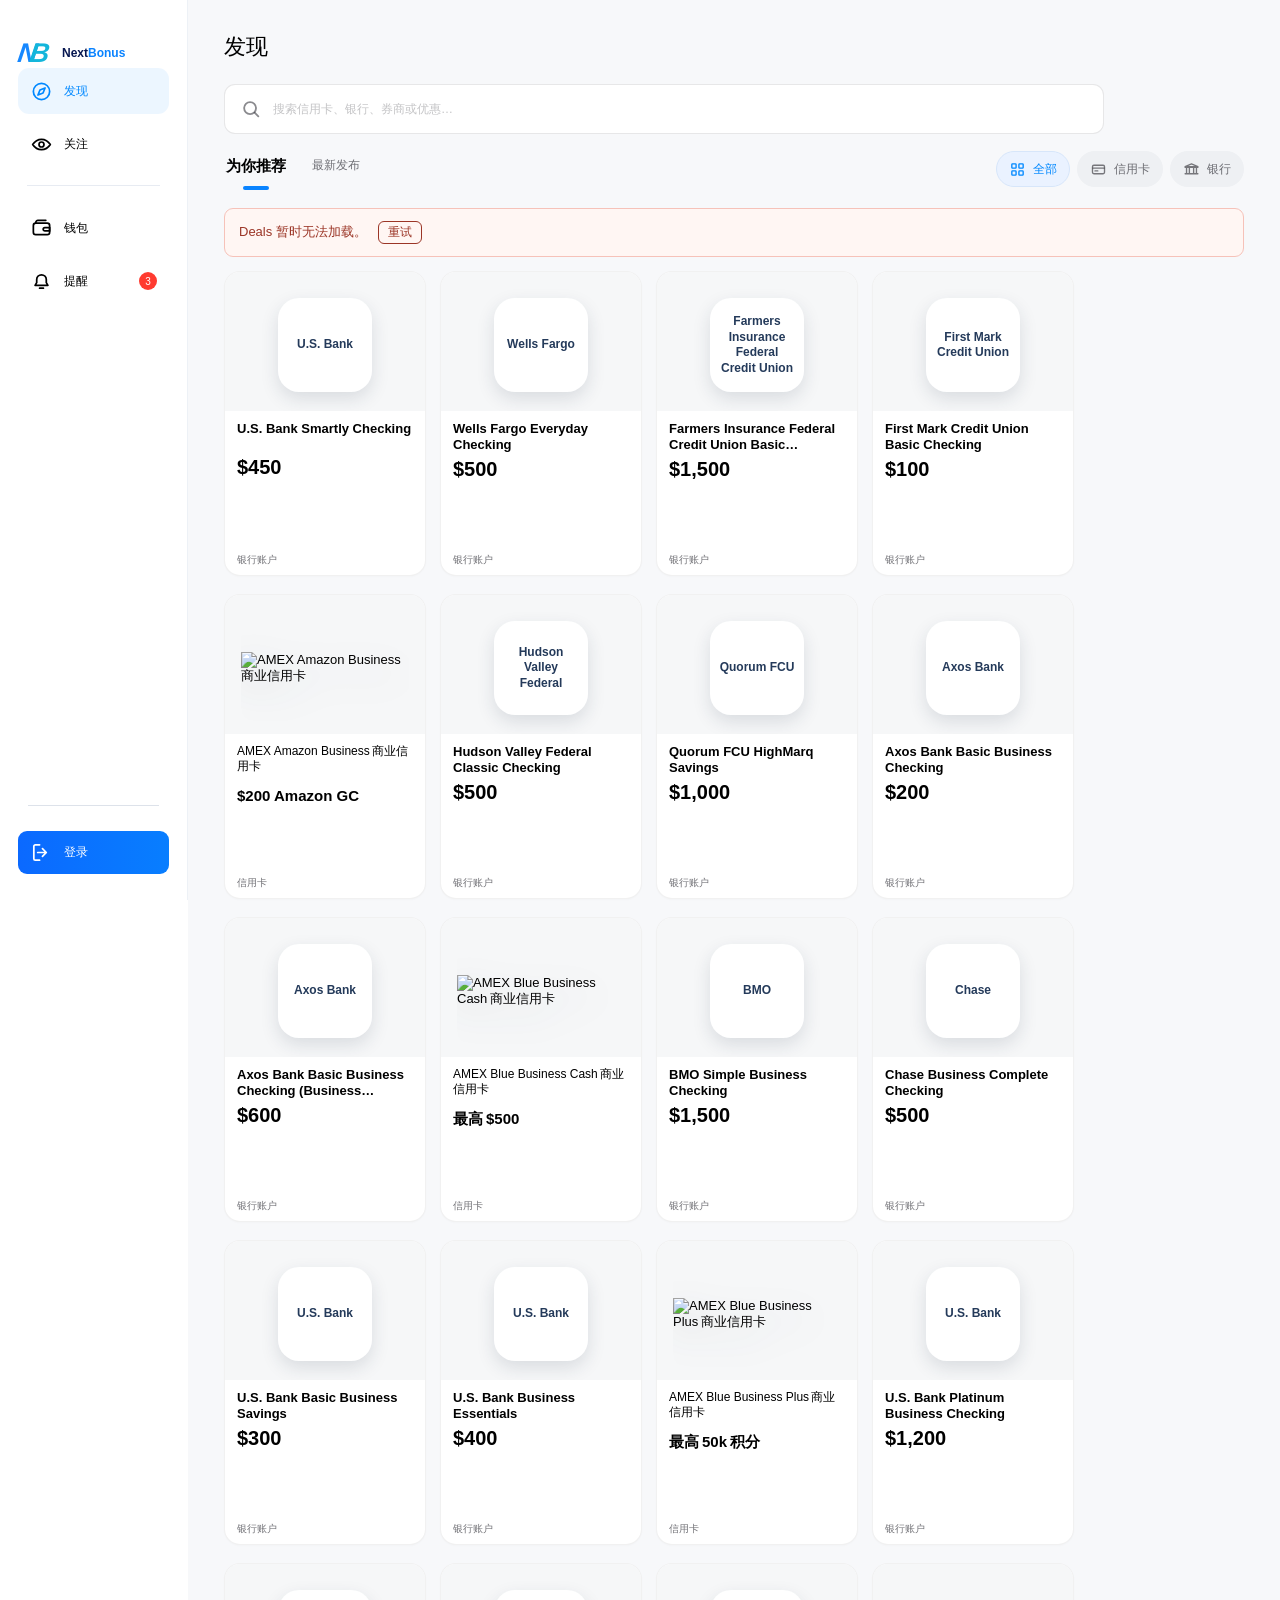
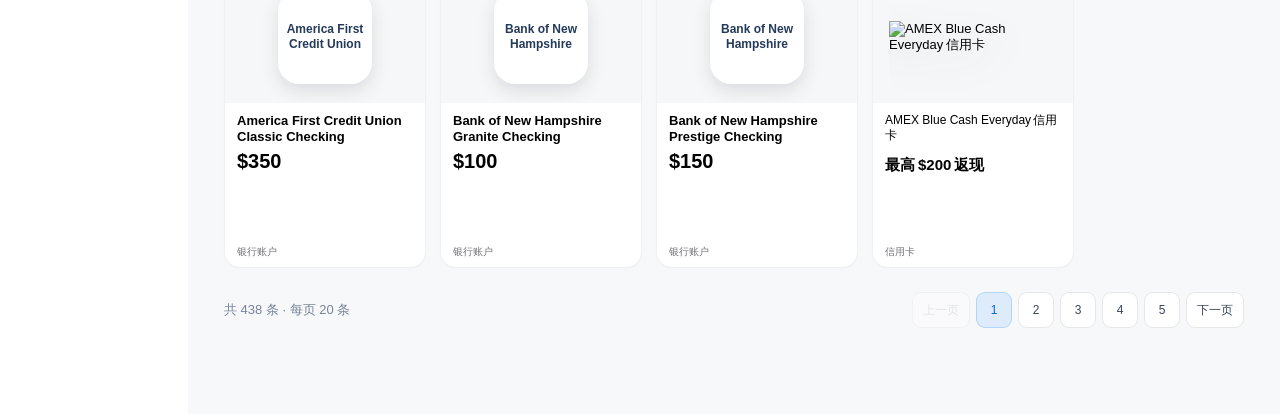
==== commit c78cb5eb: "Publish NextBonus preview" ====
--- a/index.html
+++ b/index.html
@@ -8,7 +8,7 @@
   <title>NextBonus</title>
   <link rel="stylesheet" href="styles.css?v=20260921-1" />
   <link rel="stylesheet" href="pages/offer-detail/usbank.css?v=20260921-1" />
-  <link rel="stylesheet" href="offer-card.css?v=20261113-bank-fallback-1" />
+  <link rel="stylesheet" href="offer-card.css?v=20261113-card-type-rhythm-1" />
   <link rel="stylesheet" href="pages/discover/page.css?v=20261113-xhs-toolbar-blue-1" />
   <link rel="stylesheet" href="pages/product-detail/page.css?v=20260922-6" />
   <link rel="stylesheet" href="pages/assessment/page.css?v=20260921-1" />
@@ -25,7 +25,7 @@
   <link rel="stylesheet" href="pages/offer-detail/page.css?v=20260923-3" />
   <link rel="stylesheet" href="pages/offer-detail/specialized.css?v=20260923-3" />
   <link rel="stylesheet" href="pages/offer-detail/remaining.css?v=20260921-1" />
-  <link rel="stylesheet" href="pages/offer-detail/dynamic-bank.css?v=20261111-1" />
+  <link rel="stylesheet" href="pages/offer-detail/dynamic-bank.css?v=20261113-multi-tiers-2" />
   <link rel="stylesheet" href="pages/offer-detail/wp-card.css?v=20261113-svg-interior-1" />
   <link rel="stylesheet" href="pages/offer-detail/moomoo.css?v=20260921-1" />
   <link rel="stylesheet" href="pages/offer-detail/deals.css?v=20261111-2" />
@@ -121,11 +121,11 @@
   <script src="ui/user-facing-copy.js?v=20260918-2"></script>
   <script src="ui/terminology.js?v=20260918-2"></script>
   <script src="ui/typography.js?v=20260922-5"></script>
-  <script src="ui/semantic-typography.js?v=20261113-reward-1"></script>
+  <script src="ui/semantic-typography.js?v=20261113-card-type-rhythm-1"></script>
   <script src="ui/finalize.js?v=20260918-1"></script>
   <script src="features/deals/client.js?v=20261113-branded-go-1"></script>
   <script src="pages/offer-detail/dynamic-deal.js?v=20261111-2"></script>
-  <script src="pages/offer-detail/dynamic-bank.js?v=20261113-step-order-1"></script>
+  <script src="pages/offer-detail/dynamic-bank.js?v=20261113-multi-tiers-2"></script>
   <script src="pages/offer-detail/wp-card.js?v=20261113-svg-interior-1"></script>
   <script src="app.js?v=20261113-cache-first-1"></script>
   <script src="features/application/handoff.js?v=20260918-3"></script>
--- a/offer-card.css
+++ b/offer-card.css
@@ -119,6 +119,11 @@
   -webkit-box-orient:vertical;
   -webkit-line-clamp:2;
   overflow:hidden;
+}
+
+/* WP credit cards: separate product name from reward without resizing the card. */
+.nb-offer-card.nb-wp-api-card .nb-primary-value{
+  margin-top:12px;
 }
 
 .nb-offer-card .nb-card-footer{
--- a/pages/offer-detail/dynamic-bank.css
+++ b/pages/offer-detail/dynamic-bank.css
@@ -8,3 +8,35 @@
 .nb-bank-api-detail .remaining-eligibility-copy{white-space:pre-wrap;overflow-wrap:anywhere}
 .nb-bank-api-detail .remaining-deadline a{color:#126ae0;text-decoration:underline}
 @media(max-width:1180px){.nb-api-bank-poster{min-height:320px!important}.nb-api-bank-poster .remaining-kicker{margin-top:36px}}
+
+/* Keep the DD evidence link within its matching step or tier, never the footer. */
+.nb-bank-api-detail .nb-bank-dd-report{display:block;margin-top:8px}
+.nb-bank-api-detail .nb-bank-dd-report-link{
+  display:inline-flex;align-items:center;max-width:100%;
+  color:#126ae0;text-decoration:none;overflow-wrap:anywhere;
+}
+.nb-bank-api-detail .nb-bank-dd-report-link:hover{text-decoration:underline}
+.nb-bank-api-detail .nb-bank-dd-report-link:focus-visible{
+  outline:2px solid #126ae0;outline-offset:3px;border-radius:3px;
+}
+
+/* Read-only compact comparison for structurally identical DD bonus tiers. */
+.nb-bank-api-detail .remaining-tier-head.nb-bank-compact-tier,
+.nb-bank-api-detail .remaining-tier.nb-bank-compact-tier{
+  grid-template-columns:repeat(calc(var(--nb-tier-columns,1) + 1),minmax(0,1fr));
+}
+.nb-bank-api-detail .remaining-tier.nb-bank-compact-tier span{
+  padding:12px 16px;
+}
+.nb-bank-api-detail .remaining-tier.nb-bank-compact-tier span+span{
+  text-align:right;
+}
+.nb-bank-api-detail .remaining-tier-head.nb-bank-compact-tier span+span{
+  text-align:right;
+}
+
+/* Keep different required-amount columns readable inside the existing right rail. */
+.nb-bank-api-detail .remaining-tier-head.nb-bank-compact-tier span,
+.nb-bank-api-detail .remaining-tier.nb-bank-compact-tier span{min-width:0;overflow-wrap:anywhere}
+.nb-bank-api-detail .remaining-tier-head.nb-bank-compact-tier span:not(:first-child),
+.nb-bank-api-detail .remaining-tier.nb-bank-compact-tier span:not(:first-child){text-align:right}
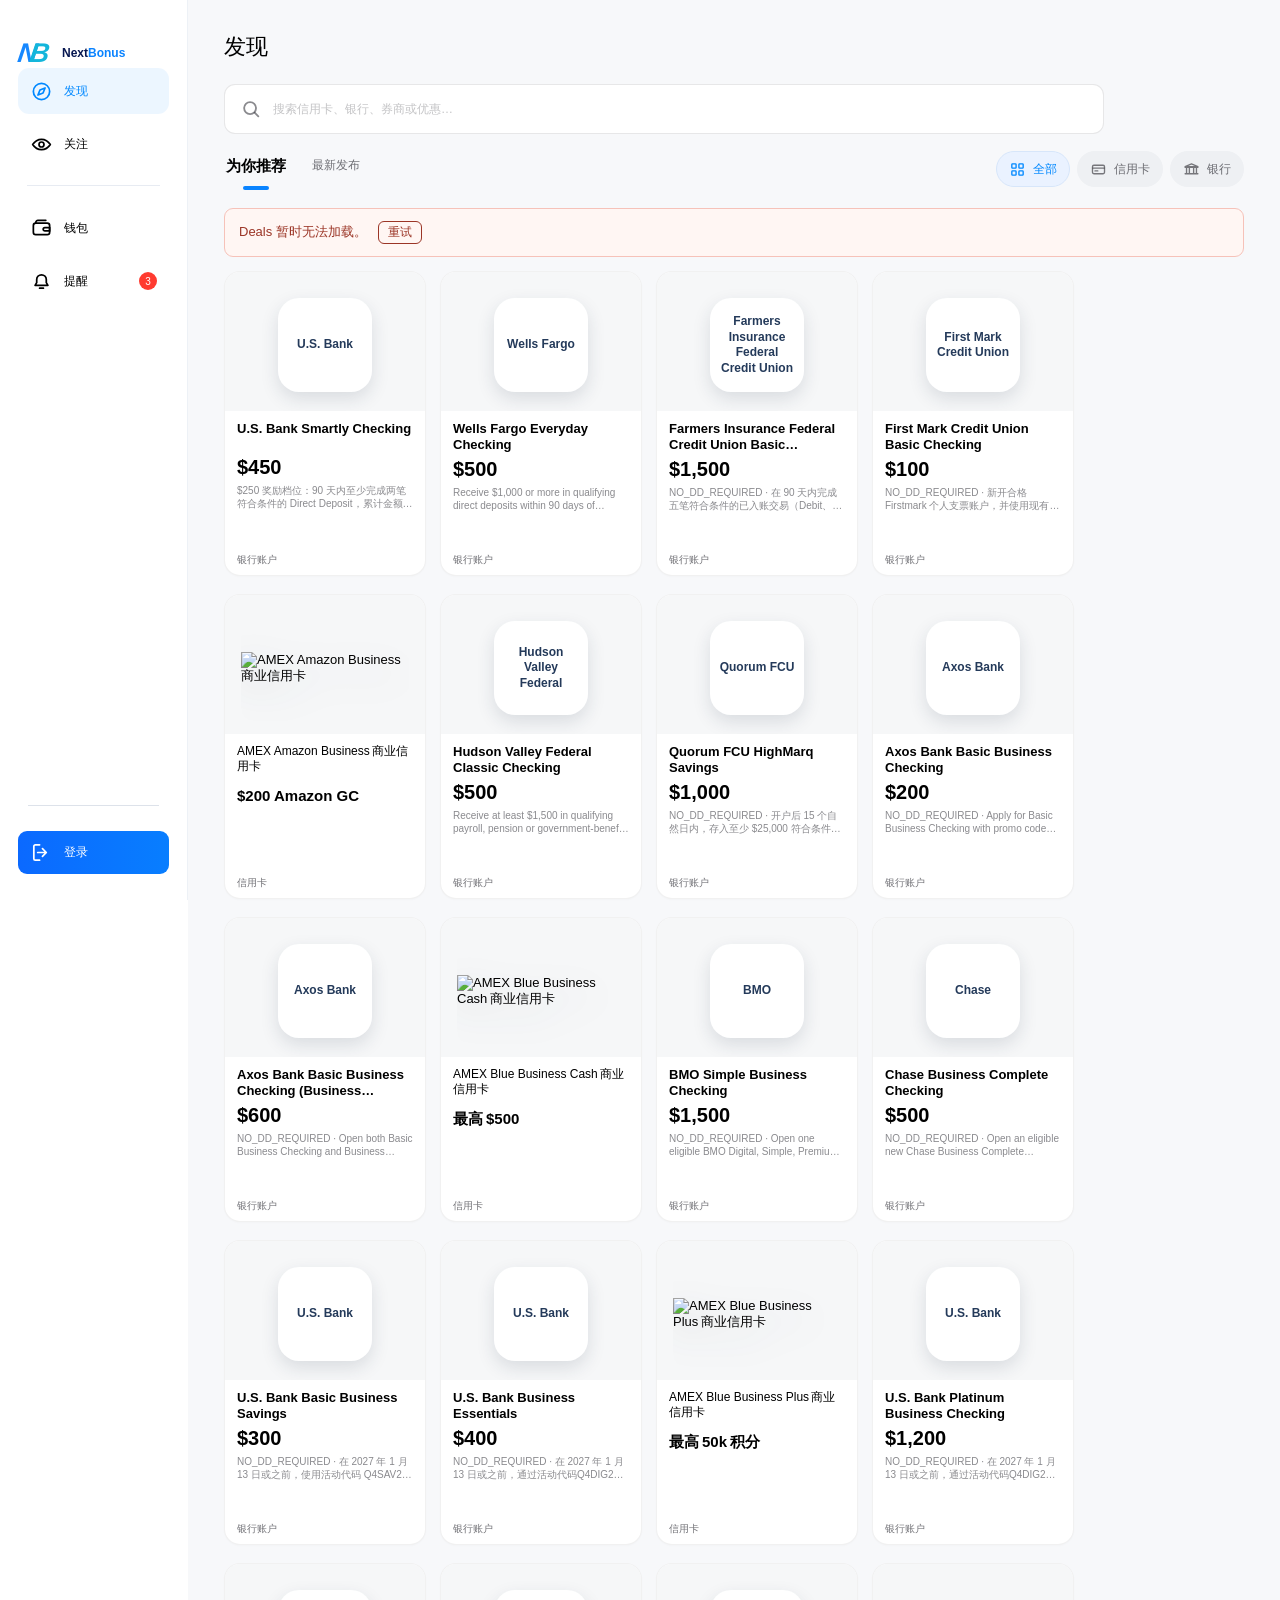
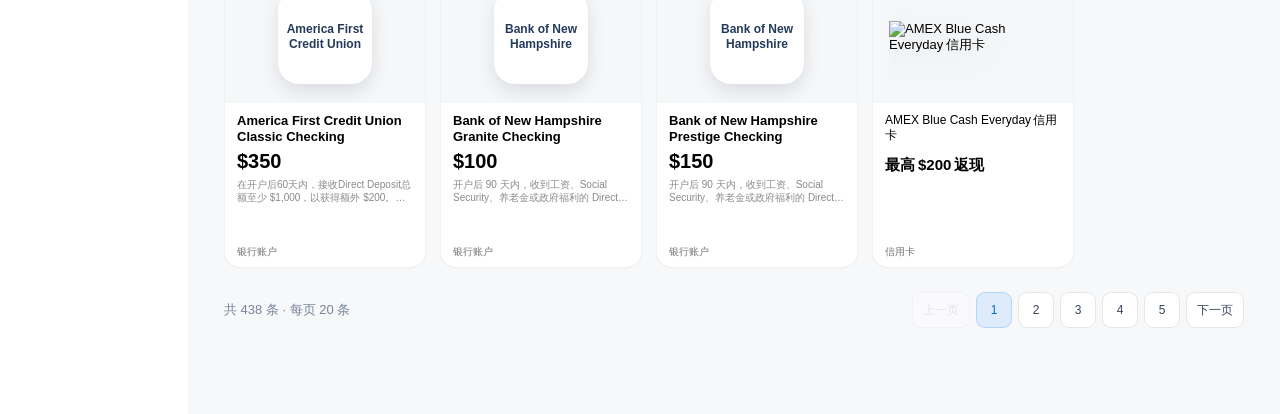
==== commit 0e6fac55: "Publish reviewed bank localization fixes from NextBonus PR #408" ====
--- a/index.html
+++ b/index.html
@@ -9,7 +9,7 @@
   <link rel="stylesheet" href="styles.css?v=20260921-1" />
   <link rel="stylesheet" href="pages/offer-detail/usbank.css?v=20260921-1" />
   <link rel="stylesheet" href="offer-card.css?v=20261113-card-type-rhythm-1" />
-  <link rel="stylesheet" href="pages/discover/page.css?v=20261113-xhs-toolbar-blue-1" />
+  <link rel="stylesheet" href="pages/discover/page.css?v=20261113-zhcn-fix-1" />
   <link rel="stylesheet" href="pages/product-detail/page.css?v=20260922-6" />
   <link rel="stylesheet" href="pages/assessment/page.css?v=20260921-1" />
   <link rel="stylesheet" href="pages/application-result/page.css?v=20260921-1" />
@@ -64,12 +64,12 @@
   <script src="features/bonus-tracking/bank-postopen-tasks.js?v=20261101-1"></script>
   <script src="features/bonus-tracking/bank-bonus-ledger.js?v=20261101-1"></script>
   <script src="features/bank-catalog/client.js?v=20261101-1"></script>
-  <script src="features/bank-catalog/offers-client.js?v=20261112-zhcn-1"></script>
+  <script src="features/bank-catalog/offers-client.js?v=20261113-zhcn-fix-1"></script>
   <script src="features/discover/catalog-cache.js?v=20261112-1"></script>
   <script src="features/discover/static-catalog.js?v=20261113-1"></script>
   <script src="features/deals/config.js"></script>
   <script src="features/bank-catalog/display-client.js?v=20261113-static-1"></script>
-  <script src="features/bank-catalog/discover-adapter.js?v=20261112-local-1"></script>
+  <script src="features/bank-catalog/discover-adapter.js?v=20261113-zhcn-fix-1"></script>
   <script src="features/credit-cards/client.js?v=20261113-reward-1"></script>
   <script src="product-catalog.js?v=20261112-1"></script>
   <script src="features/assessment/contract.js?v=20260918-1"></script>
@@ -79,7 +79,7 @@
   <script src="core/router.js?v=20260920-4"></script>
   <script src="core/page-registry.js?v=20260917-1"></script>
   <script src="core/events.js?v=20260918-4"></script>
-  <script src="ui/offer-card.js?v=20261113-branded-go-1"></script>
+  <script src="ui/offer-card.js?v=20261113-zhcn-fix-1"></script>
   <script src="features/discover/interests.js?v=20261112-personal-1"></script>
   <script src="pages/discover/model.js?v=20261112-personal-1"></script>
   <script src="pages/watchlist/model.js?v=20260922-1"></script>
@@ -100,11 +100,11 @@
   <script src="pages/assessment/offer-history-chart.js?v=20260918-1"></script>
   <script src="pages/assessment/page.js?v=20260920-3"></script>
   <script src="pages/application-result/page.js?v=20260921-2"></script>
-  <script src="pages/discover/page.js?v=20261113-xhs-toolbar-1"></script>
+  <script src="pages/discover/page.js?v=20261113-zhcn-fix-1"></script>
   <script src="pages/watchlist/page.js?v=20260922-1"></script>
   <script src="pages/wallet/page.js?v=20260922-2"></script>
   <script src="pages/attention/page.js?v=20260922-1"></script>
-  <script src="pages/discover/actions.js?v=20261112-personal-1"></script>
+  <script src="pages/discover/actions.js?v=20261113-zhcn-fix-1"></script>
   <script src="pages/watchlist/actions.js?v=20260918-1"></script>
   <script src="pages/wallet/actions.js?v=20260921-1"></script>
   <script src="pages/attention/actions.js?v=20260922-1"></script>
@@ -123,7 +123,7 @@
   <script src="ui/typography.js?v=20260922-5"></script>
   <script src="ui/semantic-typography.js?v=20261113-card-type-rhythm-1"></script>
   <script src="ui/finalize.js?v=20260918-1"></script>
-  <script src="features/deals/client.js?v=20261113-branded-go-1"></script>
+  <script src="features/deals/client.js?v=20261113-empty-cache-fix-1"></script>
   <script src="pages/offer-detail/dynamic-deal.js?v=20261111-2"></script>
   <script src="pages/offer-detail/dynamic-bank.js?v=20261113-multi-tiers-2"></script>
   <script src="pages/offer-detail/wp-card.js?v=20261113-svg-interior-1"></script>
--- a/pages/discover/page.css
+++ b/pages/discover/page.css
@@ -386,3 +386,15 @@
 .discover-page .discover-pagination-button:focus-visible{outline:2px solid #0a84ff;outline-offset:2px}
 @media(max-width:780px){.discover-page .discover-pagination{justify-content:center;gap:10px}.discover-page .discover-pagination-total{width:100%;text-align:center}.discover-page .discover-pagination-controls{justify-content:center}}
 
+
+/* Bank account cards: a compact two-line API condition summary. */
+.discover-page .nb-bank-api-card .nb-bank-card-requirement{
+  min-width:0;
+  margin-top:5px;
+  color:var(--nb-label-secondary);
+  overflow-wrap:anywhere;
+  display:-webkit-box;
+  -webkit-box-orient:vertical;
+  -webkit-line-clamp:2;
+  overflow:hidden;
+}
